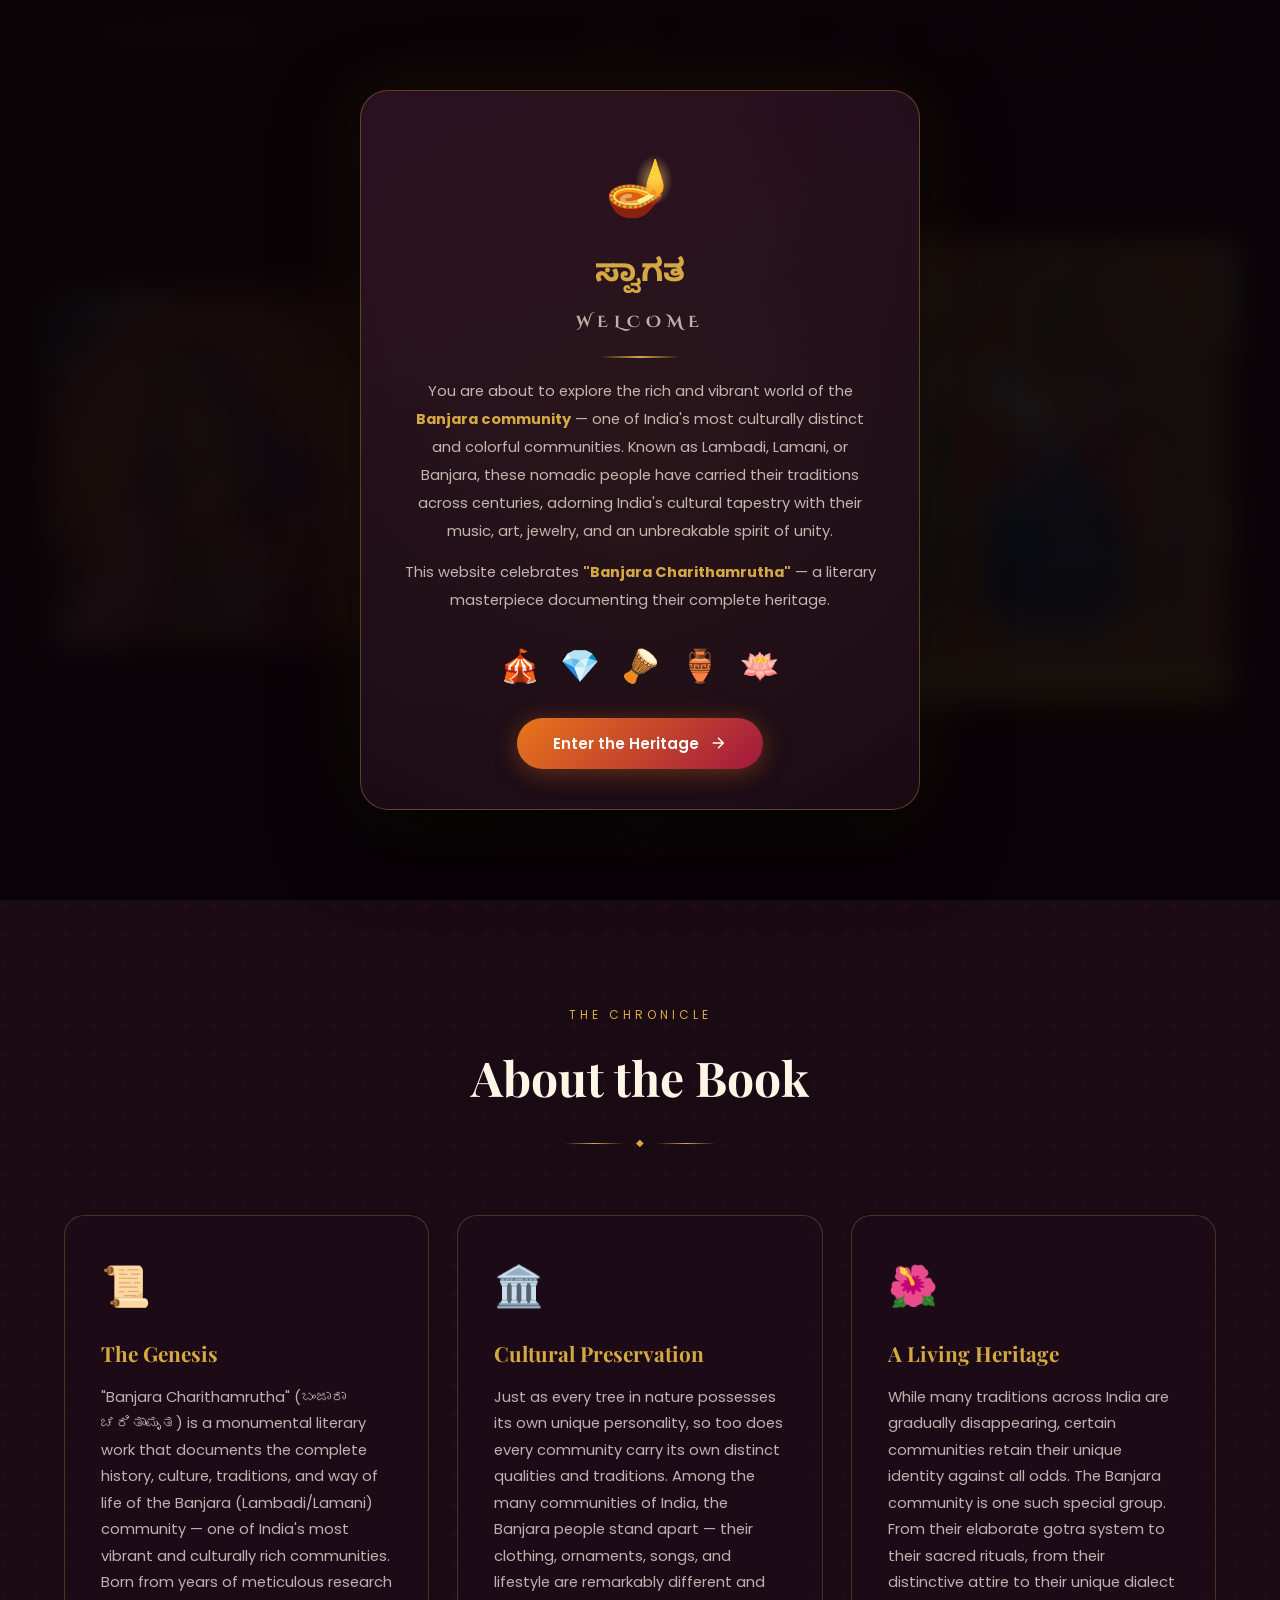
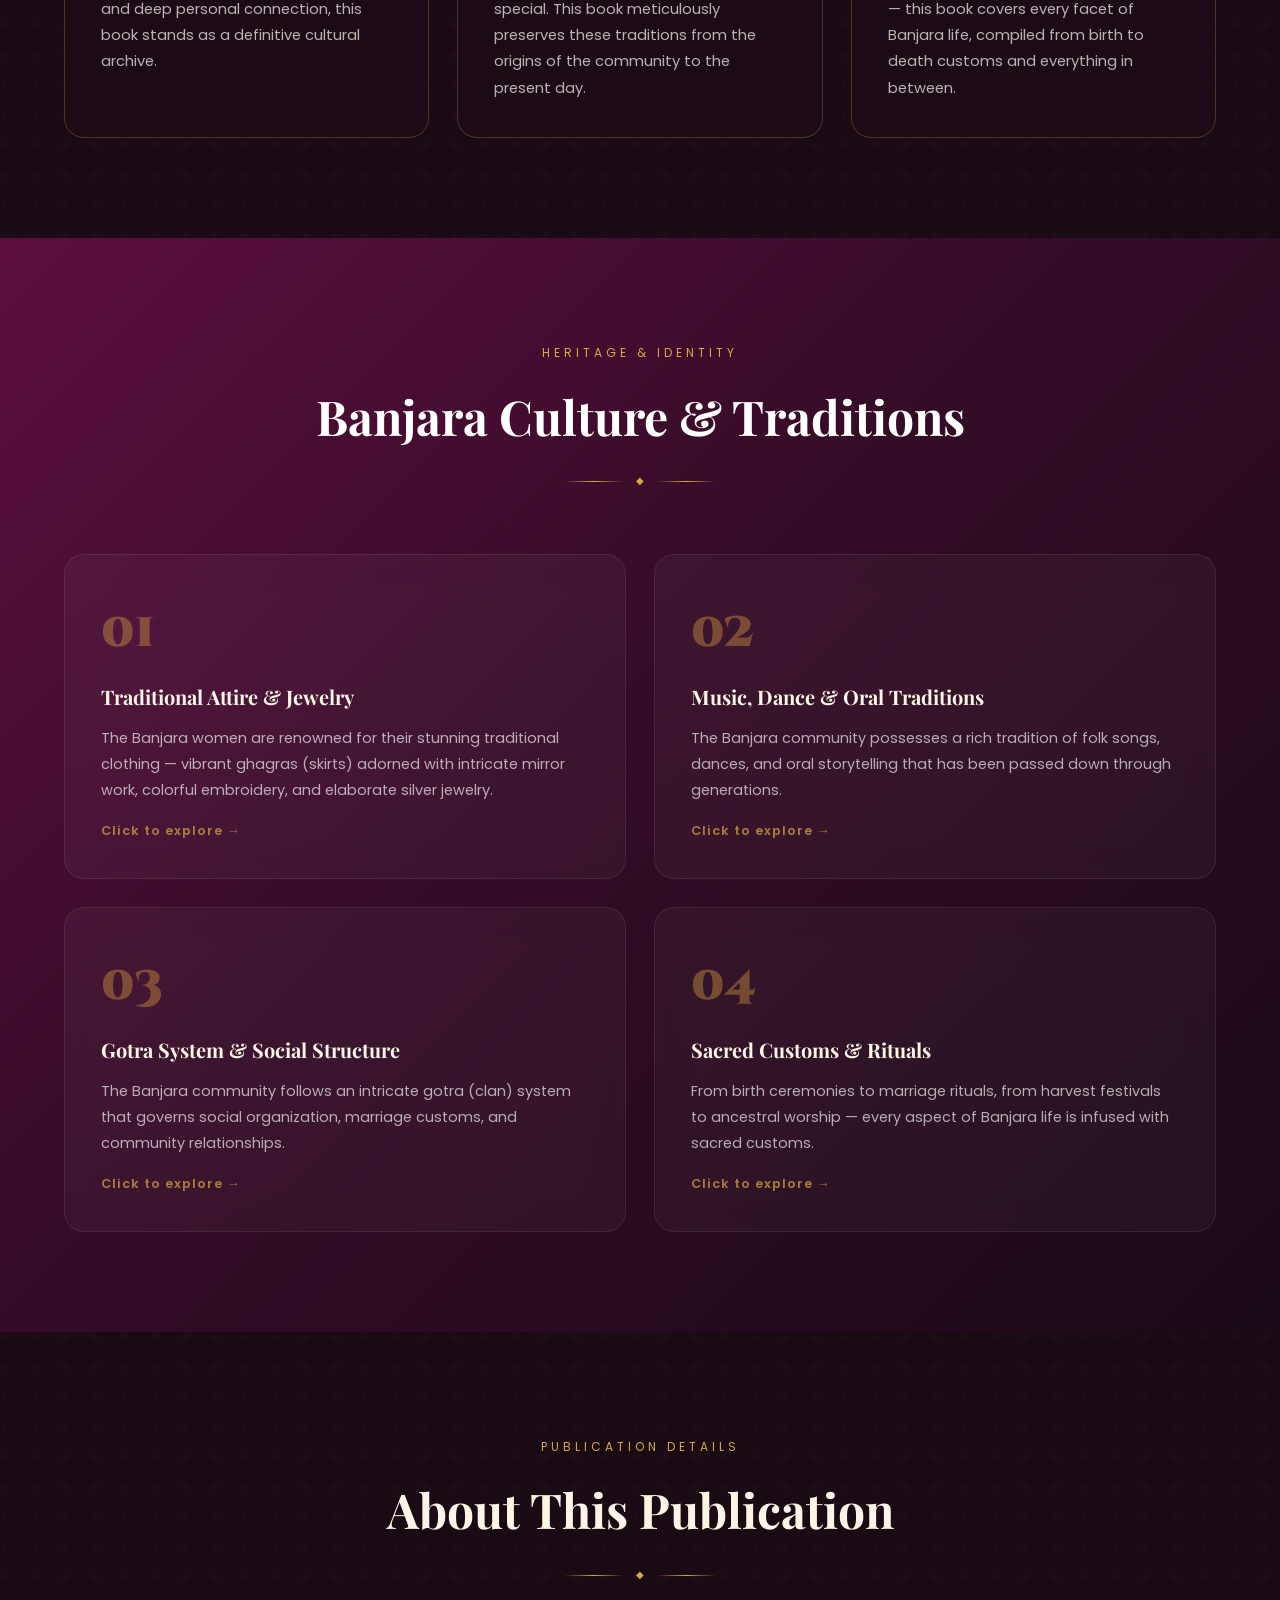
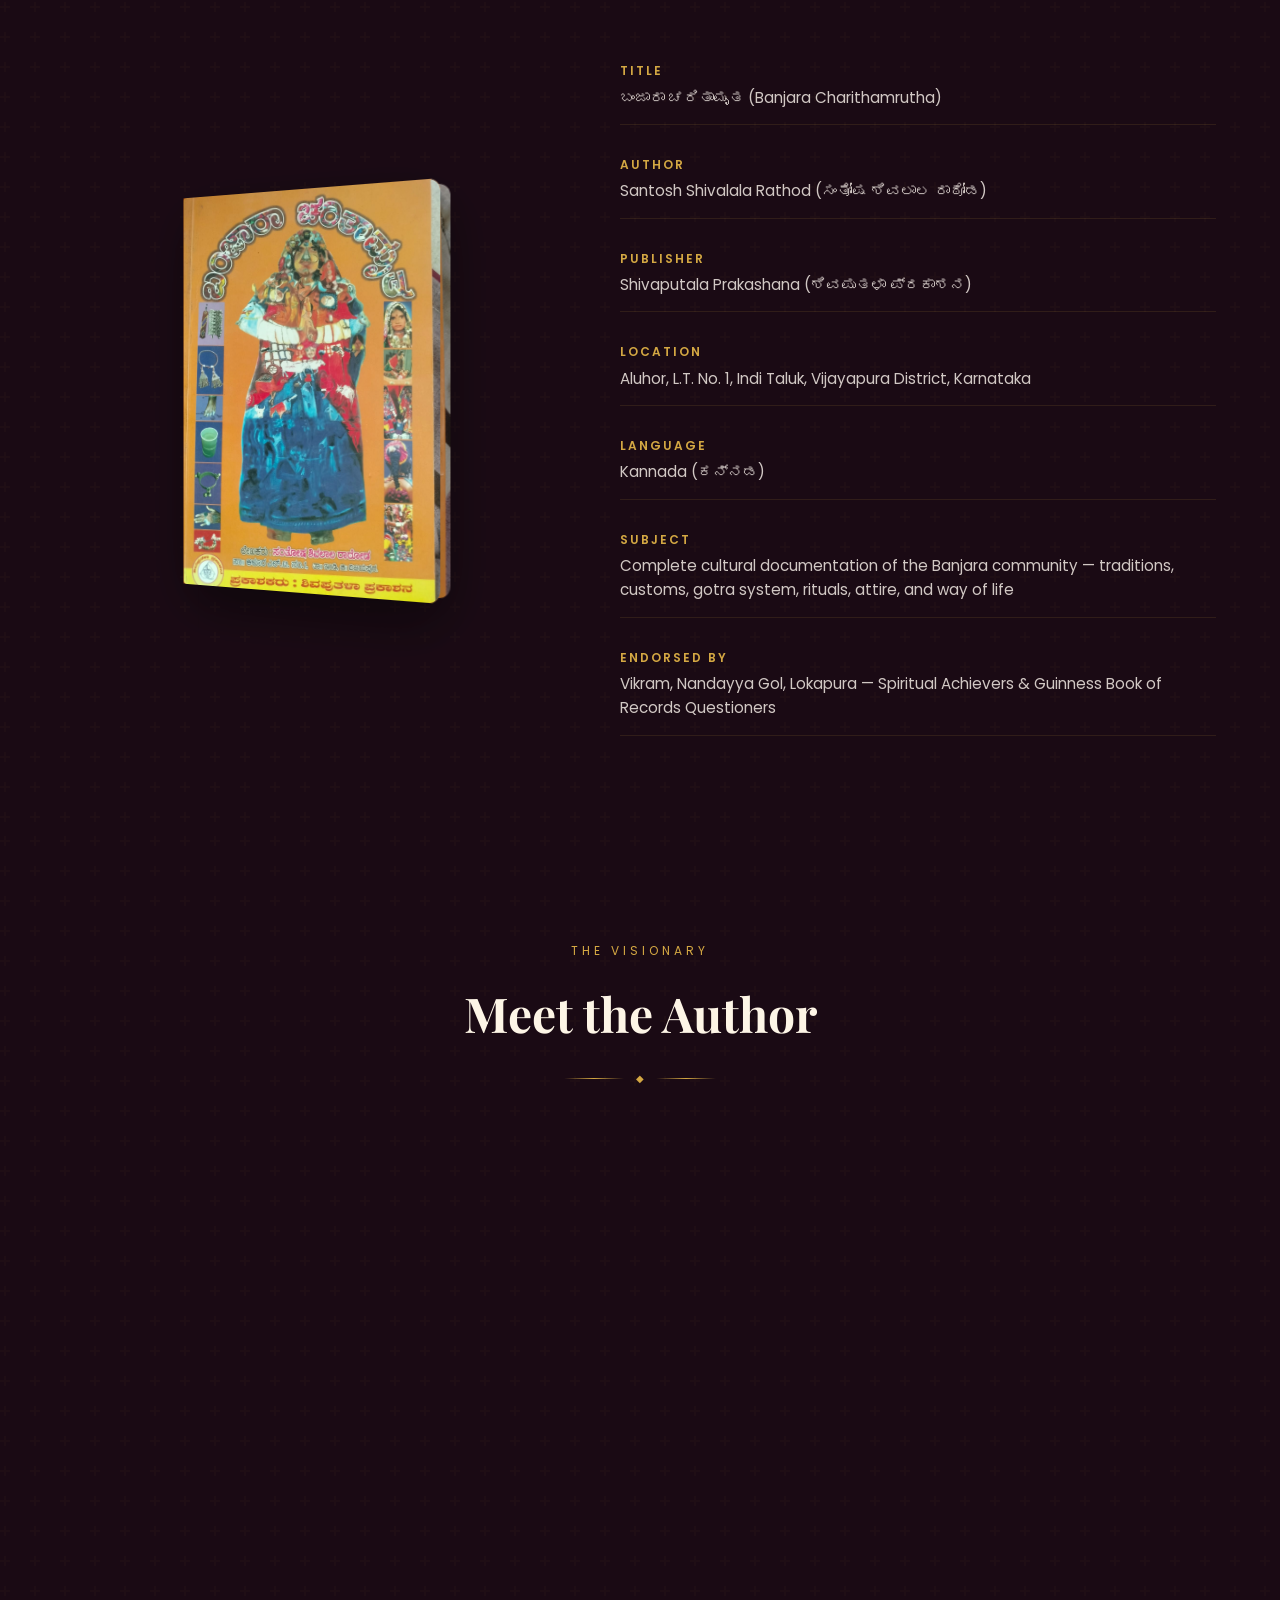
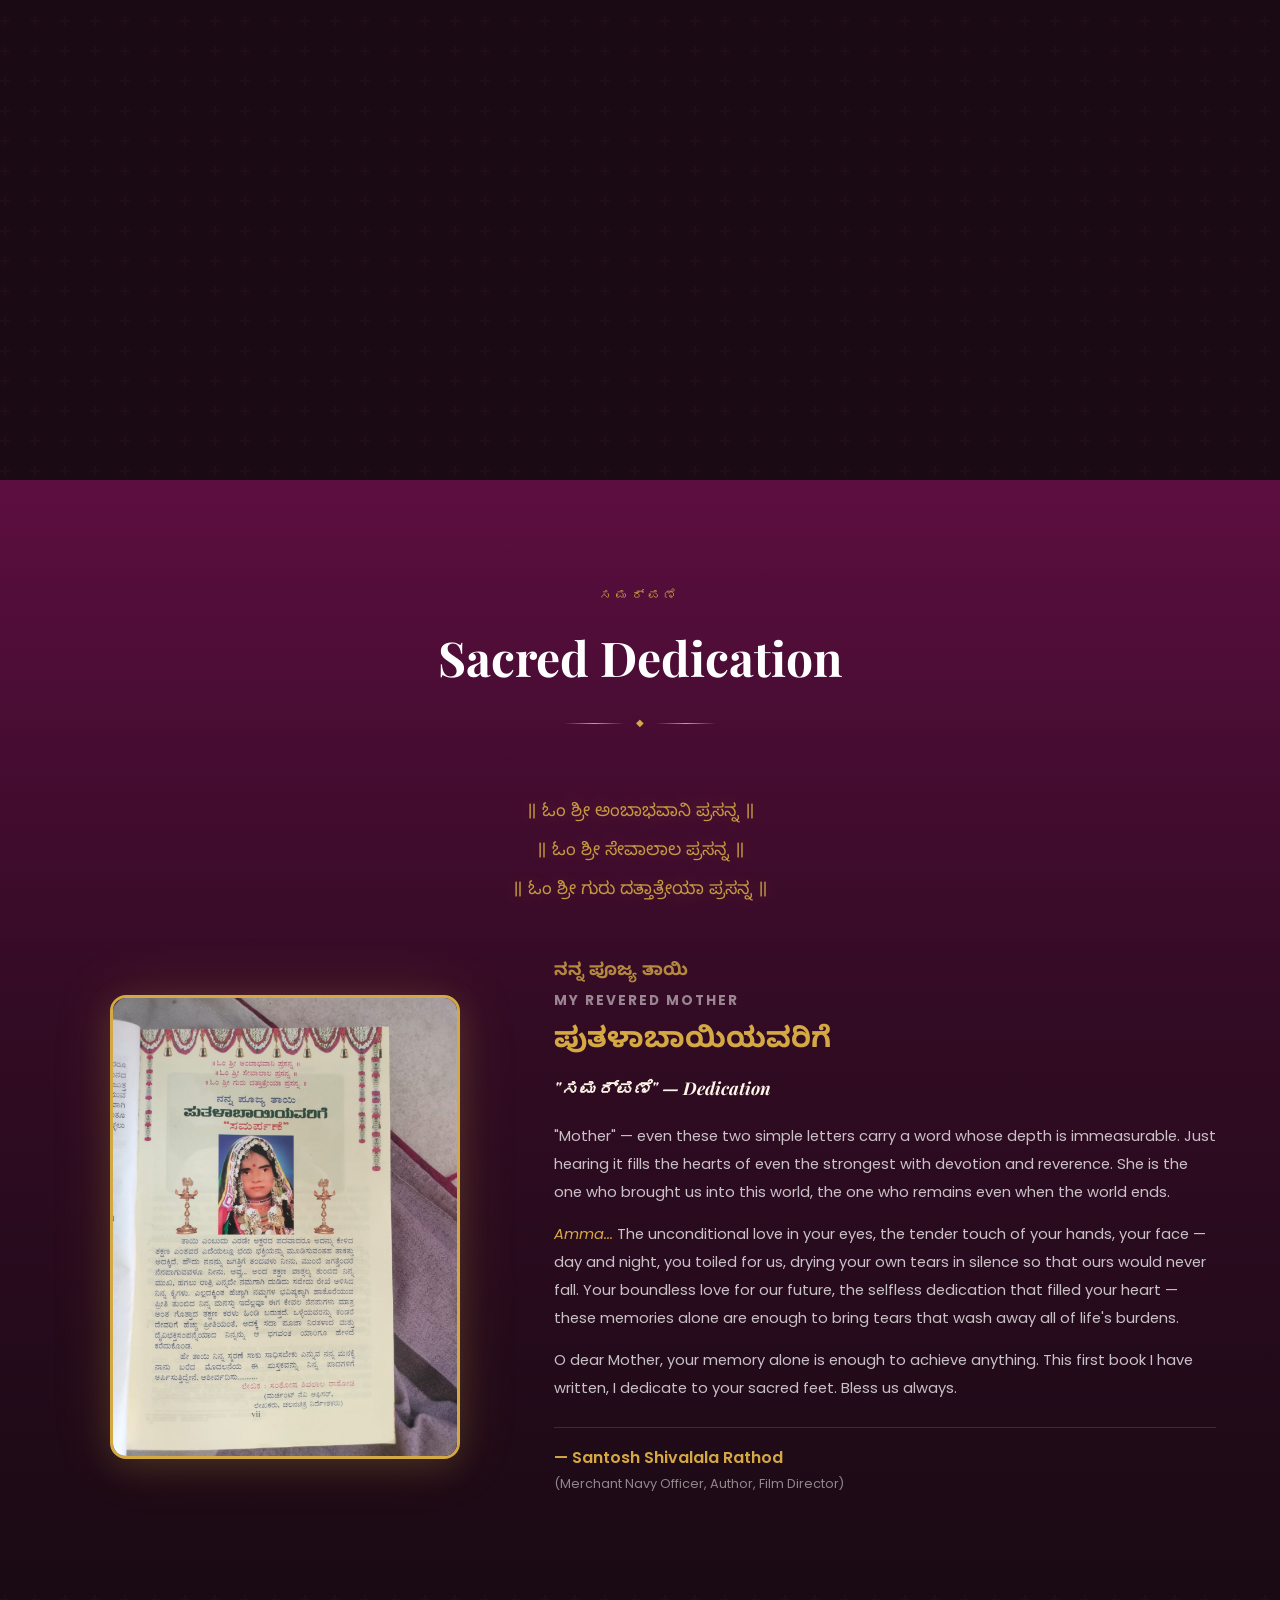
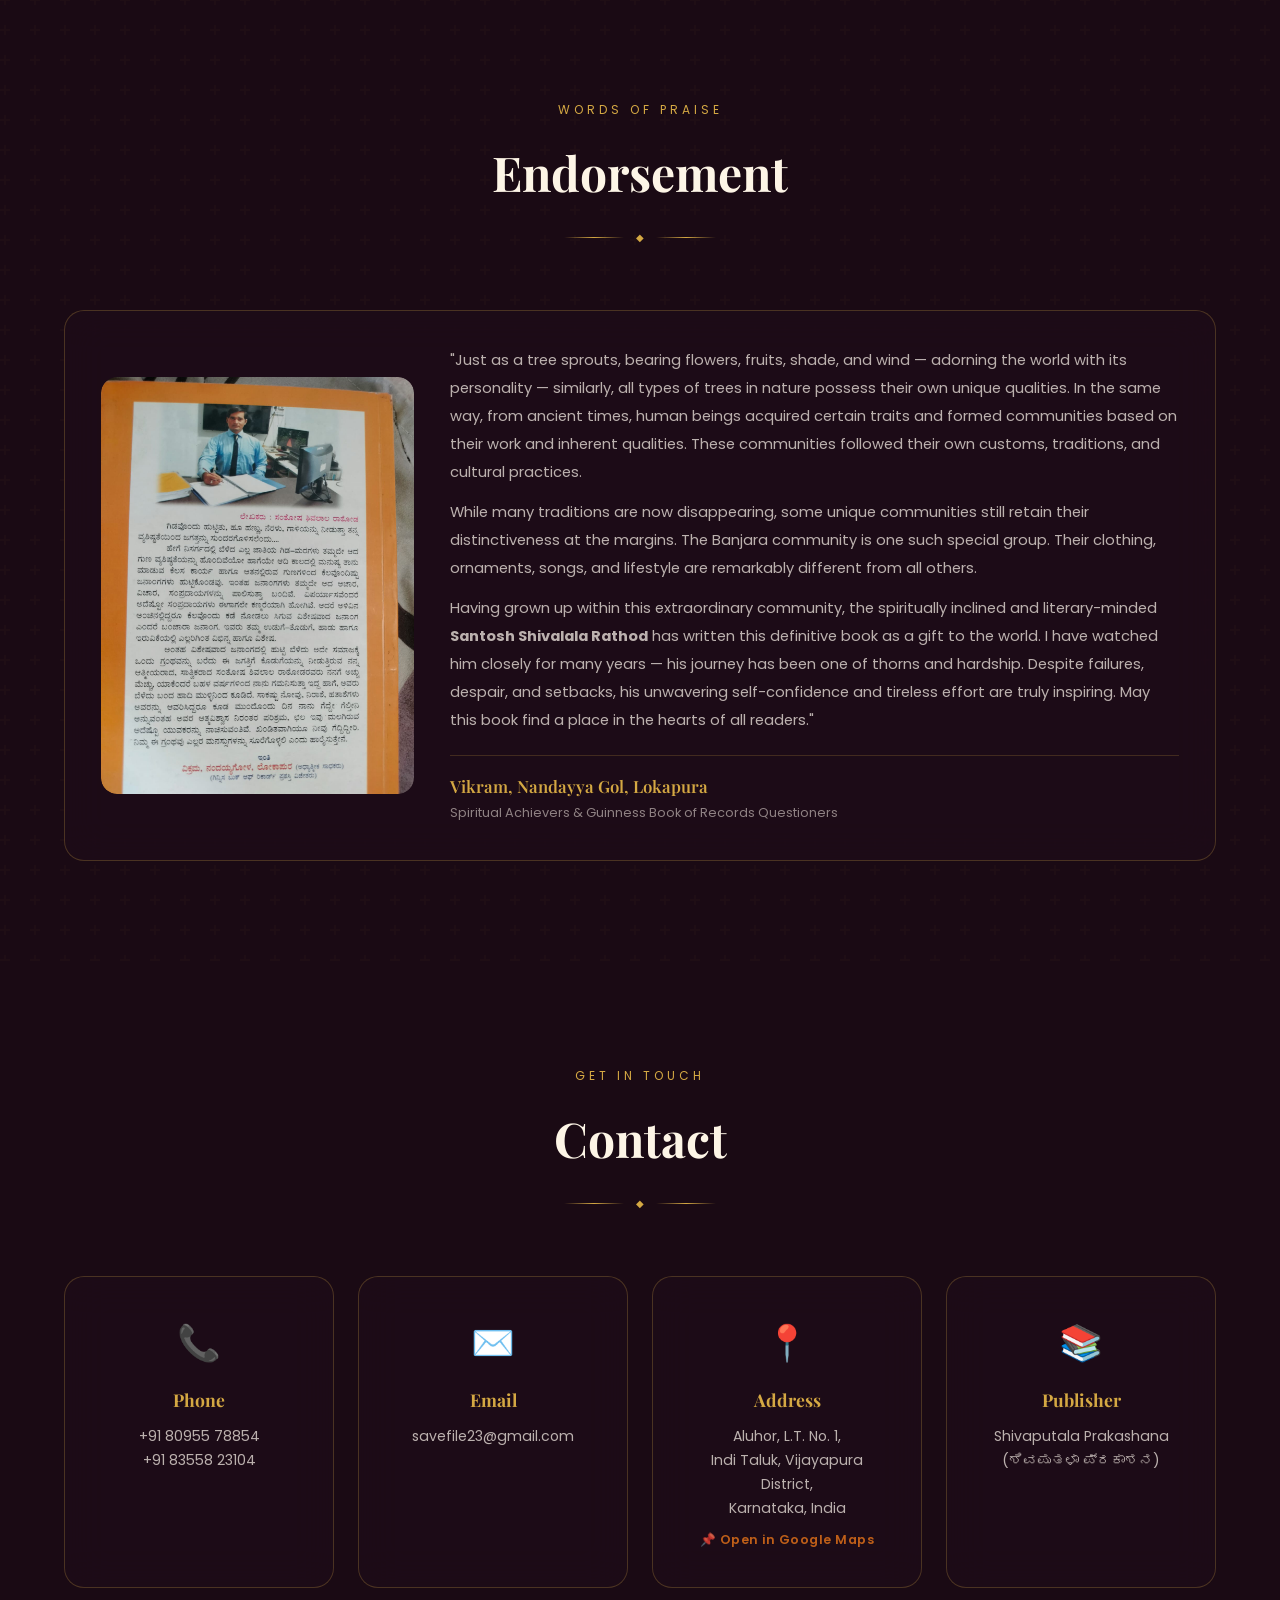
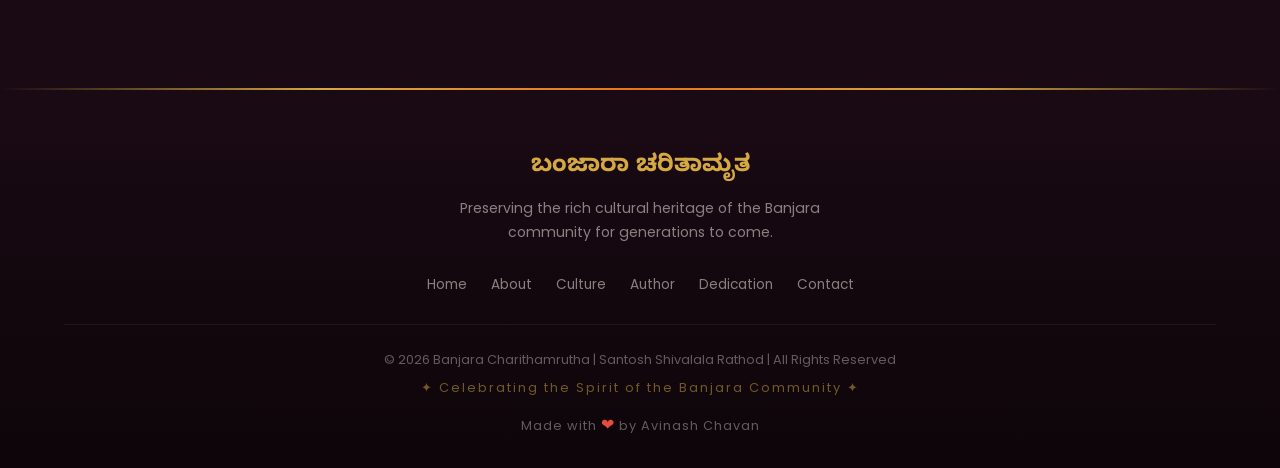
==== index.html @ e1f466bb "feat: Banjara Charithamrutha cultural website - initial release" ====
<!DOCTYPE html>
<html lang="en">
<head>
    <meta charset="UTF-8">
    <meta name="viewport" content="width=device-width, initial-scale=1.0">
    <meta name="description" content="Banjara Charithamrutha - A comprehensive exploration of the Banjara community's rich cultural heritage, traditions, and history in Indian culture. Written by Santosh Shivalala Rathod.">
    <meta name="keywords" content="Banjara, Charithamrutha, Indian Culture, Banjara Community, Lambadi, Karnataka, Santosh Rathod">
    <title>ಬಂಜಾರಾ ಚರಿತಾಮೃತ | Banjara Charithamrutha</title>
    <link rel="preconnect" href="https://fonts.googleapis.com">
    <link rel="preconnect" href="https://fonts.gstatic.com" crossorigin>
    <link href="https://fonts.googleapis.com/css2?family=Cinzel+Decorative:wght@400;700;900&family=Playfair+Display:ital,wght@0,400;0,700;0,900;1,400&family=Poppins:wght@300;400;500;600;700&family=Noto+Sans+Kannada:wght@300;400;500;600;700&display=swap" rel="stylesheet">
    <link rel="stylesheet" href="styles.css">
</head>
<body>
    <!-- Floating Particles Background -->
    <div id="particles-canvas"></div>

    <!-- Navigation -->
    <nav id="navbar">
        <div class="nav-container">
            <a href="#hero" class="nav-logo">
                <span class="logo-icon">✦</span>
                <span>ಬಂಜಾರಾ ಚರಿತಾಮೃತ</span>
            </a>
            <div class="nav-links" id="navLinks">
                <a href="#hero" class="nav-link active">Home</a>
                <a href="#about" class="nav-link">About the Book</a>
                <a href="#culture" class="nav-link">Culture</a>
                <a href="#author" class="nav-link">Author</a>
                <a href="#dedication" class="nav-link">Dedication</a>
                <a href="#contact" class="nav-link">Contact</a>
            </div>
            <button class="nav-toggle" id="navToggle" aria-label="Toggle navigation">
                <span></span><span></span><span></span>
            </button>
        </div>
    </nav>

    <!-- Hero Section -->
    <section id="hero" class="parallax-section">
        <div class="hero-overlay"></div>
        <div class="hero-mandala"></div>
        <div class="hero-content">
            <div class="hero-grid">
                <div class="hero-image-card card-3d" id="heroCard1">
                    <div class="card-inner">
                        <div class="card-glow"></div>
                        <img src="Gemini_Generated_Image_5m7b6r5m7b6r5m7b.png" alt="Banjara Woman in Traditional Attire - Artistic Illustration" loading="eager">
                        <div class="card-shine"></div>
                    </div>
                </div>
                <div class="hero-text-center">
                    <div class="hero-badge">✦ A Cultural Masterpiece ✦</div>
                    <h1 class="hero-title">
                        <span class="title-kannada">ಬಂಜಾರಾ ಚರಿತಾಮೃತ</span>
                        <span class="title-english">Banjara Charithamrutha</span>
                    </h1>
                    <p class="hero-subtitle">An epic chronicle of the Banjara community — their vibrant traditions, sacred customs, timeless heritage, and the indomitable spirit that has shaped Indian culture for centuries.</p>
                    <div class="hero-meta">
                        <span class="meta-item"><span class="meta-icon">✍</span> Santosh Shivalala Rathod</span>
                        <span class="meta-divider">|</span>
                        <span class="meta-item"><span class="meta-icon">📖</span> Shivaputala Prakashana</span>
                    </div>
                    <a href="#about" class="hero-cta">
                        <span>Explore the Heritage</span>
                        <svg width="20" height="20" viewBox="0 0 24 24" fill="none" stroke="currentColor" stroke-width="2"><path d="M12 5v14M5 12l7 7 7-7"/></svg>
                    </a>
                </div>
                <div class="hero-image-card card-3d" id="heroCard2">
                    <div class="card-inner">
                        <div class="card-glow"></div>
                        <img src="Front page.jpeg" alt="Banjara Charithamrutha - Book Front Cover" loading="eager">
                        <div class="card-shine"></div>
                    </div>
                </div>
            </div>
        </div>
        <div class="scroll-indicator">
            <div class="mouse"><div class="wheel"></div></div>
            <span>Scroll to Discover</span>
        </div>
    </section>

    <!-- About the Book Section -->
    <section id="about" class="section parallax-section">
        <div class="section-bg-pattern"></div>
        <div class="container">
            <div class="section-header">
                <span class="section-tag">The Chronicle</span>
                <h2 class="section-title">About the Book</h2>
                <div class="title-ornament">
                    <span></span><span class="ornament-diamond">◆</span><span></span>
                </div>
            </div>
            <div class="about-content">
                <div class="about-card glass-card reveal-up">
                    <div class="about-icon">📜</div>
                    <h3>The Genesis</h3>
                    <p>"Banjara Charithamrutha" (ಬಂಜಾರಾ ಚರಿತಾಮೃತ) is a monumental literary work that documents the complete history, culture, traditions, and way of life of the Banjara (Lambadi/Lamani) community — one of India's most vibrant and culturally rich communities. Born from years of meticulous research and deep personal connection, this book stands as a definitive cultural archive.</p>
                </div>
                <div class="about-card glass-card reveal-up" style="animation-delay: 0.2s">
                    <div class="about-icon">🏛️</div>
                    <h3>Cultural Preservation</h3>
                    <p>Just as every tree in nature possesses its own unique personality, so too does every community carry its own distinct qualities and traditions. Among the many communities of India, the Banjara people stand apart — their clothing, ornaments, songs, and lifestyle are remarkably different and special. This book meticulously preserves these traditions from the origins of the community to the present day.</p>
                </div>
                <div class="about-card glass-card reveal-up" style="animation-delay: 0.4s">
                    <div class="about-icon">🌺</div>
                    <h3>A Living Heritage</h3>
                    <p>While many traditions across India are gradually disappearing, certain communities retain their unique identity against all odds. The Banjara community is one such special group. From their elaborate gotra system to their sacred rituals, from their distinctive attire to their unique dialect — this book covers every facet of Banjara life, compiled from birth to death customs and everything in between.</p>
                </div>
            </div>
        </div>
    </section>

    <!-- Culture & Traditions Section with Parallax -->
    <section id="culture" class="section parallax-bg">
        <div class="parallax-overlay"></div>
        <div class="container">
            <div class="section-header light">
                <span class="section-tag">Heritage & Identity</span>
                <h2 class="section-title">Banjara Culture & Traditions</h2>
                <div class="title-ornament">
                    <span></span><span class="ornament-diamond">◆</span><span></span>
                </div>
            </div>
            <div class="culture-grid">
                <div class="culture-card glass-card-dark reveal-left" data-modal="modal-attire" role="button" tabindex="0">
                    <div class="culture-number">01</div>
                    <h3>Traditional Attire & Jewelry</h3>
                    <p>The Banjara women are renowned for their stunning traditional clothing — vibrant ghagras (skirts) adorned with intricate mirror work, colorful embroidery, and elaborate silver jewelry.</p>
                    <span class="card-expand-hint">Click to explore →</span>
                </div>
                <div class="culture-card glass-card-dark reveal-right" data-modal="modal-music" role="button" tabindex="0">
                    <div class="culture-number">02</div>
                    <h3>Music, Dance & Oral Traditions</h3>
                    <p>The Banjara community possesses a rich tradition of folk songs, dances, and oral storytelling that has been passed down through generations.</p>
                    <span class="card-expand-hint">Click to explore →</span>
                </div>
                <div class="culture-card glass-card-dark reveal-left" data-modal="modal-gotra" role="button" tabindex="0">
                    <div class="culture-number">03</div>
                    <h3>Gotra System & Social Structure</h3>
                    <p>The Banjara community follows an intricate gotra (clan) system that governs social organization, marriage customs, and community relationships.</p>
                    <span class="card-expand-hint">Click to explore →</span>
                </div>
                <div class="culture-card glass-card-dark reveal-right" data-modal="modal-rituals" role="button" tabindex="0">
                    <div class="culture-number">04</div>
                    <h3>Sacred Customs & Rituals</h3>
                    <p>From birth ceremonies to marriage rituals, from harvest festivals to ancestral worship — every aspect of Banjara life is infused with sacred customs.</p>
                    <span class="card-expand-hint">Click to explore →</span>
                </div>
            </div>
        </div>
    </section>

    <!-- Book Info Section -->
    <section id="bookinfo" class="section">
        <div class="section-bg-pattern reverse"></div>
        <div class="container">
            <div class="section-header">
                <span class="section-tag">Publication Details</span>
                <h2 class="section-title">About This Publication</h2>
                <div class="title-ornament">
                    <span></span><span class="ornament-diamond">◆</span><span></span>
                </div>
            </div>
            <div class="book-info-grid">
                <div class="book-info-visual reveal-left">
                    <div class="book-3d-wrapper">
                        <div class="book-3d" id="book3d">
                            <div class="book-front">
                                <img src="Front page.jpeg" alt="Book Front Cover">
                            </div>
                            <div class="book-spine"></div>
                            <div class="book-back">
                                <img src="LK Shantosh.jpeg" alt="Book Back Cover">
                            </div>
                        </div>
                    </div>
                </div>
                <div class="book-info-details reveal-right">
                    <div class="info-item">
                        <span class="info-label">Title</span>
                        <span class="info-value">ಬಂಜಾರಾ ಚರಿತಾಮೃತ (Banjara Charithamrutha)</span>
                    </div>
                    <div class="info-item">
                        <span class="info-label">Author</span>
                        <span class="info-value">Santosh Shivalala Rathod (ಸಂತೋಷ ಶಿವಲಾಲ ರಾಠೋಡ)</span>
                    </div>
                    <div class="info-item">
                        <span class="info-label">Publisher</span>
                        <span class="info-value">Shivaputala Prakashana (ಶಿವಪುತಳಾ ಪ್ರಕಾಶನ)</span>
                    </div>
                    <div class="info-item">
                        <span class="info-label">Location</span>
                        <span class="info-value">Aluhor, L.T. No. 1, Indi Taluk, Vijayapura District, Karnataka</span>
                    </div>
                    <div class="info-item">
                        <span class="info-label">Language</span>
                        <span class="info-value">Kannada (ಕನ್ನಡ)</span>
                    </div>
                    <div class="info-item">
                        <span class="info-label">Subject</span>
                        <span class="info-value">Complete cultural documentation of the Banjara community — traditions, customs, gotra system, rituals, attire, and way of life</span>
                    </div>
                    <div class="info-item">
                        <span class="info-label">Endorsed By</span>
                        <span class="info-value">Vikram, Nandayya Gol, Lokapura — Spiritual Achievers & Guinness Book of Records Questioners</span>
                    </div>
                </div>
            </div>
        </div>
    </section>

    <!-- Author Section -->
    <section id="author" class="section parallax-section">
        <div class="section-bg-pattern"></div>
        <div class="container">
            <div class="section-header">
                <span class="section-tag">The Visionary</span>
                <h2 class="section-title">Meet the Author</h2>
                <div class="title-ornament">
                    <span></span><span class="ornament-diamond">◆</span><span></span>
                </div>
            </div>
            <div class="author-showcase">
                <div class="author-image-wrapper reveal-left">
                    <div class="author-frame">
                        <div class="frame-corner tl"></div>
                        <div class="frame-corner tr"></div>
                        <div class="frame-corner bl"></div>
                        <div class="frame-corner br"></div>
                        <img src="LK Shantosh In.jpeg" alt="Author Santosh Shivalala Rathod - Portrait" class="author-photo">
                    </div>
                    <div class="author-name-plate">
                        <h3>ಸಂತೋಷ ಶಿವಲಾಲ ರಾಠೋಡ</h3>
                        <p>Santosh Shivalala Rathod</p>
                    </div>
                </div>
                <div class="author-bio reveal-right">
                    <div class="bio-section">
                        <h3>Author's Introduction <span class="kannada-inline">(ಲೇಖಕರ ಪರಿಚಯ)</span></h3>
                        <p>Greetings to all my dear relatives and readers. With great joy, I introduce myself to you today. My name is <strong>Santosh Shivalala Rathod</strong>, born on <strong>5th March 1986</strong> to Shivalala Rathod and Mutlabai Rathod in <strong>Aluhor, L.T. No. 1, Indi Taluk, Vijayapura District, Karnataka</strong>.</p>
                    </div>
                    <div class="bio-section">
                        <h3>Education & Career</h3>
                        <p>Growing up was a journey of resilience. Despite facing hardships and witnessing the struggles of family and community, the pursuit of knowledge never wavered. Completing <strong>B.Sc (PCM)</strong> from Vijayapur DFA, followed by <strong>Adarsh College, Hesaraghatta, Bengaluru</strong> for <strong>D-Pharmacy</strong>, and then <strong>BSc in Nautical Science</strong> from MAM College, Gulbarga, Chennai — the academic journey culminated in serving as a <strong>Merchant Navy Officer</strong>.</p>
                    </div>
                    <div class="bio-section">
                        <h3>The Creative Spirit</h3>
                        <p>Beyond the seas, a creative fire burned within. Working in the <strong>cinema and film industry</strong> as a writer and director, Santosh channeled his artistic vision to inspire the youth. The desire to preserve and document his community's heritage, customs, and traditions led to years of dedicated research, drawing inspiration from gurus like <strong>Vikram Nandayya Gol</strong> and <strong>Swetarada Raju Madhubhaviyavara</strong>. This monumental effort resulted in the book that stands before you today — <strong>"Banjara Charithamrutha"</strong>.</p>
                    </div>
                    <div class="author-quote">
                        <blockquote>"I request this book to reach the hearts and minds of all. May it serve as a bridge connecting the Banjara community to its glorious past and promising future."</blockquote>
                        <cite>— Santosh Shivalala Rathod</cite>
                    </div>
                </div>
            </div>
        </div>
    </section>

    <!-- Dedication / Mom Section -->
    <section id="dedication" class="section parallax-bg dedication-bg">
        <div class="parallax-overlay dedication-overlay"></div>
        <div class="container">
            <div class="section-header light">
                <span class="section-tag">ಸಮರ್ಪಣೆ</span>
                <h2 class="section-title">Sacred Dedication</h2>
                <div class="title-ornament light">
                    <span></span><span class="ornament-diamond">◆</span><span></span>
                </div>
            </div>
            <div class="dedication-content">
                <div class="dedication-prayer reveal-up">
                    <p class="prayer-text">॥ ಓಂ ಶ್ರೀ ಅಂಬಾಭವಾನಿ ಪ್ರಸನ್ನ ॥</p>
                    <p class="prayer-text">॥ ಓಂ ಶ್ರೀ ಸೇವಾಲಾಲ ಪ್ರಸನ್ನ ॥</p>
                    <p class="prayer-text">॥ ಓಂ ಶ್ರೀ ಗುರು ದತ್ತಾತ್ರೇಯಾ ಪ್ರಸನ್ನ ॥</p>
                </div>
                <div class="dedication-card">
                    <div class="dedication-image-wrapper reveal-up">
                        <div class="dedication-frame">
                            <img src="SN Mom.jpeg" alt="Putlabai - Mother of the Author" class="dedication-photo">
                        </div>
                        <div class="dedication-garland"></div>
                    </div>
                    <div class="dedication-text reveal-up">
                        <h3 class="dedication-title">
                            <span class="kannada-text">ನನ್ನ ಪೂಜ್ಯ ತಾಯಿ</span>
                            <span class="english-text">My Revered Mother</span>
                        </h3>
                        <h2 class="dedication-name">ಪುತಳಾಬಾಯಿಯವರಿಗೆ</h2>
                        <h3 class="dedication-subtitle">"ಸಮರ್ಪಣೆ" — Dedication</h3>
                        <div class="dedication-body">
                            <p>"Mother" — even these two simple letters carry a word whose depth is immeasurable. Just hearing it fills the hearts of even the strongest with devotion and reverence. She is the one who brought us into this world, the one who remains even when the world ends.</p>
                            <p><em>Amma...</em> The unconditional love in your eyes, the tender touch of your hands, your face — day and night, you toiled for us, drying your own tears in silence so that ours would never fall. Your boundless love for our future, the selfless dedication that filled your heart — these memories alone are enough to bring tears that wash away all of life's burdens.</p>
                            <p>O dear Mother, your memory alone is enough to achieve anything. This first book I have written, I dedicate to your sacred feet. Bless us always.</p>
                        </div>
                        <div class="dedication-signature">
                            <p>— Santosh Shivalala Rathod</p>
                            <p class="designation">(Merchant Navy Officer, Author, Film Director)</p>
                        </div>
                    </div>
                </div>
            </div>
        </div>
    </section>

    <!-- Endorsement Section -->
    <section id="endorsement" class="section">
        <div class="section-bg-pattern"></div>
        <div class="container">
            <div class="section-header">
                <span class="section-tag">Words of Praise</span>
                <h2 class="section-title">Endorsement</h2>
                <div class="title-ornament">
                    <span></span><span class="ornament-diamond">◆</span><span></span>
                </div>
            </div>
            <div class="endorsement-card glass-card reveal-up">
                <div class="endorsement-image">
                    <img src="LK Shantosh.jpeg" alt="Author Santosh at work">
                </div>
                <div class="endorsement-text">
                    <p class="endorsement-body">"Just as a tree sprouts, bearing flowers, fruits, shade, and wind — adorning the world with its personality — similarly, all types of trees in nature possess their own unique qualities. In the same way, from ancient times, human beings acquired certain traits and formed communities based on their work and inherent qualities. These communities followed their own customs, traditions, and cultural practices.</p>
                    <p class="endorsement-body">While many traditions are now disappearing, some unique communities still retain their distinctiveness at the margins. The Banjara community is one such special group. Their clothing, ornaments, songs, and lifestyle are remarkably different from all others.</p>
                    <p class="endorsement-body">Having grown up within this extraordinary community, the spiritually inclined and literary-minded <strong>Santosh Shivalala Rathod</strong> has written this definitive book as a gift to the world. I have watched him closely for many years — his journey has been one of thorns and hardship. Despite failures, despair, and setbacks, his unwavering self-confidence and tireless effort are truly inspiring. May this book find a place in the hearts of all readers."</p>
                    <div class="endorsement-author">
                        <p class="endorser-name">Vikram, Nandayya Gol, Lokapura</p>
                        <p class="endorser-title">Spiritual Achievers & Guinness Book of Records Questioners</p>
                    </div>
                </div>
            </div>
        </div>
    </section>

    <!-- Contact Section -->
    <section id="contact" class="section">
        <div class="container">
            <div class="section-header">
                <span class="section-tag">Get in Touch</span>
                <h2 class="section-title">Contact</h2>
                <div class="title-ornament">
                    <span></span><span class="ornament-diamond">◆</span><span></span>
                </div>
            </div>
            <div class="contact-grid">
                <div class="contact-card glass-card reveal-up">
                    <div class="contact-icon">📞</div>
                    <h3>Phone</h3>
                    <a href="tel:+918095578854" target="_blank" rel="noopener">+91 80955 78854</a>
                    <a href="tel:+918355823104" target="_blank" rel="noopener">+91 83558 23104</a>
                </div>
                <div class="contact-card glass-card reveal-up" style="animation-delay: 0.15s">
                    <div class="contact-icon">✉️</div>
                    <h3>Email</h3>
                    <a href="mailto:savefile23@gmail.com" target="_blank" rel="noopener">savefile23@gmail.com</a>
                </div>
                <div class="contact-card glass-card reveal-up" style="animation-delay: 0.3s">
                    <div class="contact-icon">📍</div>
                    <h3>Address</h3>
                    <a href="https://www.google.com/maps/search/Indi+Taluk+Vijayapura+District+Karnataka+India" target="_blank" rel="noopener" class="location-link">Aluhor, L.T. No. 1,<br>Indi Taluk, Vijayapura District,<br>Karnataka, India<br><span class="map-hint">📌 Open in Google Maps</span></a>
                </div>
                <div class="contact-card glass-card reveal-up" style="animation-delay: 0.45s">
                    <div class="contact-icon">📚</div>
                    <h3>Publisher</h3>
                    <p>Shivaputala Prakashana<br>(ಶಿವಪುತಳಾ ಪ್ರಕಾಶನ)</p>
                </div>
            </div>
        </div>
    </section>

    <!-- Footer -->
    <footer id="footer">
        <div class="footer-pattern"></div>
        <div class="container">
            <div class="footer-content">
                <div class="footer-brand">
                    <h3>ಬಂಜಾರಾ ಚರಿತಾಮೃತ</h3>
                    <p>Preserving the rich cultural heritage of the Banjara community for generations to come.</p>
                </div>
                <div class="footer-links">
                    <a href="#hero">Home</a>
                    <a href="#about">About</a>
                    <a href="#culture">Culture</a>
                    <a href="#author">Author</a>
                    <a href="#dedication">Dedication</a>
                    <a href="#contact">Contact</a>
                </div>
                <div class="footer-bottom">
                    <p>© 2026 Banjara Charithamrutha | Santosh Shivalala Rathod | All Rights Reserved</p>
                    <p class="footer-tagline">✦ Celebrating the Spirit of the Banjara Community ✦</p>
                    <p class="footer-credit">Made with <span class="heart">❤</span> by Avinash Chavan</p>
                </div>
            </div>
        </div>
    </footer>

    <!-- Welcome Intro Popup -->
    <div class="welcome-overlay" id="welcomeOverlay">
        <div class="welcome-popup">
            <div class="welcome-glow"></div>
            <div class="welcome-icon">🪔</div>
            <h2 class="welcome-title">ಸ್ವಾಗತ <span>Welcome</span></h2>
            <div class="welcome-divider"></div>
            <p class="welcome-text">You are about to explore the rich and vibrant world of the <strong>Banjara community</strong> — one of India's most culturally distinct and colorful communities. Known as Lambadi, Lamani, or Banjara, these nomadic people have carried their traditions across centuries, adorning India's cultural tapestry with their music, art, jewelry, and an unbreakable spirit of unity.</p>
            <p class="welcome-text">This website celebrates <strong>"Banjara Charithamrutha"</strong> — a literary masterpiece documenting their complete heritage.</p>
            <div class="welcome-symbols">
                <span class="welcome-sym">🎪</span>
                <span class="welcome-sym">💎</span>
                <span class="welcome-sym">🪘</span>
                <span class="welcome-sym">🏺</span>
                <span class="welcome-sym">🪷</span>
            </div>
            <button class="welcome-btn" id="welcomeBtn">
                <span>Enter the Heritage</span>
                <svg width="18" height="18" viewBox="0 0 24 24" fill="none" stroke="currentColor" stroke-width="2"><path d="M5 12h14M12 5l7 7-7 7"/></svg>
            </button>
        </div>
    </div>

    <!-- Culture Modals -->
    <div class="modal-overlay" id="modalOverlay">
        <div class="modal-container" id="modalContainer">
            <button class="modal-close" id="modalClose" aria-label="Close modal">✕</button>
            <div class="modal-body" id="modalBody"></div>
        </div>
    </div>

    <script src="script.js"></script>
</body>
</html>
---- styles.css ----
/* ===== CSS Variables & Reset ===== */
:root {
  --saffron: #E8751A; --deep-saffron: #C85A10; --gold: #D4A843;
  --crimson: #A0153E; --deep-maroon: #5D0E41; --burgundy: #800020;
  --ivory: #FFF8F0; --cream: #FDF5E6; --warm-white: #FFFAF5;
  --earth-brown: #5C3D2E; --terracotta: #C26B3B; --dark-bg: #1A0A14;
  --dark-card: rgba(30,12,24,0.85); --glass: rgba(255,248,240,0.08);
  --glass-border: rgba(212,168,67,0.25);
  --shadow-gold: 0 8px 32px rgba(212,168,67,0.15);
  --shadow-lg: 0 20px 60px rgba(0,0,0,0.3);
  --font-display: 'Cinzel Decorative', serif;
  --font-heading: 'Playfair Display', serif;
  --font-body: 'Poppins', sans-serif;
  --font-kannada: 'Noto Sans Kannada', sans-serif;
}
*, *::before, *::after { margin:0; padding:0; box-sizing:border-box; }
html { scroll-behavior:smooth; scroll-padding-top:80px; }
body { font-family:var(--font-body); background:var(--dark-bg); color:var(--ivory); overflow-x:hidden; line-height:1.7; }
img { max-width:100%; height:auto; display:block; }
a { text-decoration:none; color:inherit; }
.container { max-width:1200px; margin:0 auto; padding:0 24px; }

/* ===== Particles ===== */
#particles-canvas { position:fixed; inset:0; pointer-events:none; z-index:0; }

/* ===== Navigation ===== */
#navbar { position:fixed; top:0; left:0; right:0; z-index:1000; padding:16px 0; transition:all .4s ease; }
#navbar.scrolled { background:rgba(26,10,20,0.95); backdrop-filter:blur(20px); padding:10px 0; box-shadow:0 2px 30px rgba(0,0,0,0.5); }
.nav-container { max-width:1200px; margin:0 auto; padding:0 24px; display:flex; align-items:center; justify-content:space-between; }
.nav-logo { display:flex; align-items:center; gap:10px; font-family:var(--font-kannada); font-weight:700; font-size:1.15rem; color:var(--gold); }
.logo-icon { font-size:1.4rem; animation:spin 8s linear infinite; }
@keyframes spin { from{transform:rotate(0deg)}to{transform:rotate(360deg)} }
.nav-links { display:flex; gap:8px; }
.nav-link { padding:8px 16px; font-size:.875rem; font-weight:500; color:rgba(255,248,240,0.7); border-radius:8px; transition:all .3s; position:relative; }
.nav-link:hover, .nav-link.active { color:var(--gold); background:rgba(212,168,67,0.1); }
.nav-toggle { display:none; flex-direction:column; gap:5px; background:none; border:none; cursor:pointer; padding:4px; }
.nav-toggle span { width:24px; height:2px; background:var(--gold); border-radius:2px; transition:all .3s; }

/* ===== Hero Section ===== */
#hero { min-height:100vh; display:flex; flex-direction:column; justify-content:center; align-items:center; position:relative; overflow:hidden; padding:100px 24px 60px; }
.hero-overlay { position:absolute; inset:0; background:radial-gradient(ellipse at 30% 20%, rgba(232,117,26,0.12) 0%, transparent 60%), radial-gradient(ellipse at 70% 80%, rgba(160,21,62,0.1) 0%, transparent 60%), radial-gradient(ellipse at center, rgba(26,10,20,0.3) 0%, var(--dark-bg) 70%); z-index:1; }
.hero-mandala { position:absolute; width:800px; height:800px; top:50%; left:50%; transform:translate(-50%,-50%); border-radius:50%; border:1px solid rgba(212,168,67,0.08); animation:mandalaRotate 60s linear infinite; z-index:0; }
.hero-mandala::before, .hero-mandala::after { content:''; position:absolute; border-radius:50%; border:1px solid rgba(212,168,67,0.05); }
.hero-mandala::before { inset:60px; } .hero-mandala::after { inset:120px; }
@keyframes mandalaRotate { from{transform:translate(-50%,-50%) rotate(0deg)}to{transform:translate(-50%,-50%) rotate(360deg)} }

.hero-content { position:relative; z-index:2; width:100%; max-width:1200px; }
.hero-grid { display:grid; grid-template-columns:1fr 1.2fr 1fr; gap:40px; align-items:center; }

.hero-image-card { perspective:1000px; }
.card-inner { position:relative; border-radius:16px; overflow:hidden; box-shadow:var(--shadow-lg); transition:transform .6s ease; transform-style:preserve-3d; border:2px solid rgba(212,168,67,0.3); }
.card-inner img { width:100%; height:auto; display:block; transition:transform .6s; }
.card-glow { position:absolute; inset:-2px; border-radius:18px; background:linear-gradient(135deg, var(--gold), var(--saffron), var(--crimson), var(--gold)); opacity:0; transition:opacity .4s; z-index:-1; }
.card-shine { position:absolute; inset:0; background:linear-gradient(135deg, rgba(255,255,255,0.15) 0%, transparent 50%, rgba(255,255,255,0.05) 100%); pointer-events:none; }
.hero-image-card:hover .card-glow { opacity:0.6; }
.hero-image-card:hover .card-inner img { transform:scale(1.03); }

.hero-text-center { text-align:center; }
.hero-badge { display:inline-block; padding:8px 24px; background:linear-gradient(135deg, rgba(212,168,67,0.15), rgba(232,117,26,0.1)); border:1px solid var(--glass-border); border-radius:50px; font-size:.8rem; letter-spacing:3px; text-transform:uppercase; color:var(--gold); margin-bottom:24px; backdrop-filter:blur(10px); }
.hero-title { margin-bottom:20px; }
.title-kannada { display:block; font-family:var(--font-kannada); font-size:clamp(2rem,5vw,3.5rem); font-weight:900; background:linear-gradient(135deg, var(--gold), var(--saffron), var(--gold)); -webkit-background-clip:text; -webkit-text-fill-color:transparent; background-clip:text; line-height:1.3; margin-bottom:8px; }
.title-english { display:block; font-family:var(--font-display); font-size:clamp(1rem,2.5vw,1.6rem); color:var(--cream); letter-spacing:4px; text-transform:uppercase; font-weight:400; }
.hero-subtitle { font-size:clamp(.875rem,1.5vw,1.05rem); color:rgba(255,248,240,0.7); max-width:520px; margin:0 auto 24px; line-height:1.8; }
.hero-meta { display:flex; justify-content:center; align-items:center; gap:12px; flex-wrap:wrap; margin-bottom:28px; font-size:.85rem; color:rgba(255,248,240,0.6); }
.meta-icon { margin-right:4px; }
.meta-divider { color:var(--gold); opacity:0.4; }
.hero-cta { display:inline-flex; align-items:center; gap:10px; padding:14px 32px; background:linear-gradient(135deg, var(--saffron), var(--crimson)); color:white; border-radius:50px; font-weight:600; font-size:.9rem; transition:all .4s; box-shadow:0 4px 20px rgba(232,117,26,0.3); }
.hero-cta:hover { transform:translateY(-3px); box-shadow:0 8px 30px rgba(232,117,26,0.5); }

.scroll-indicator { position:absolute; bottom:30px; left:50%; transform:translateX(-50%); display:flex; flex-direction:column; align-items:center; gap:8px; z-index:2; opacity:0.6; animation:fadeInUp 1.5s ease; }
.mouse { width:26px; height:40px; border:2px solid var(--gold); border-radius:13px; position:relative; }
.wheel { width:4px; height:8px; background:var(--gold); border-radius:2px; position:absolute; top:8px; left:50%; transform:translateX(-50%); animation:scrollWheel 2s ease infinite; }
@keyframes scrollWheel { 0%{opacity:1;transform:translateX(-50%) translateY(0)} 100%{opacity:0;transform:translateX(-50%) translateY(16px)} }
.scroll-indicator span { font-size:.7rem; letter-spacing:2px; text-transform:uppercase; color:var(--gold); }

/* ===== Section Styles ===== */
.section { position:relative; padding:100px 0; z-index:1; }
.section-bg-pattern { position:absolute; inset:0; opacity:0.03; background-image:url("data:image/svg+xml,%3Csvg width='60' height='60' viewBox='0 0 60 60' xmlns='http://www.w3.org/2000/svg'%3E%3Cg fill='none' fill-rule='evenodd'%3E%3Cg fill='%23D4A843' fill-opacity='1'%3E%3Cpath d='M36 34v-4h-2v4h-4v2h4v4h2v-4h4v-2h-4zm0-30V0h-2v4h-4v2h4v4h2V6h4V4h-4zM6 34v-4H4v4H0v2h4v4h2v-4h4v-2H6zM6 4V0H4v4H0v2h4v4h2V6h4V4H6z'/%3E%3C/g%3E%3C/g%3E%3C/svg%3E"); z-index:0; }
.section-header { text-align:center; margin-bottom:64px; position:relative; z-index:1; }
.section-tag { display:inline-block; font-size:.75rem; letter-spacing:4px; text-transform:uppercase; color:var(--gold); margin-bottom:12px; }
.section-title { font-family:var(--font-heading); font-size:clamp(2rem,4vw,3rem); font-weight:700; color:var(--cream); }
.section-header.light .section-title { color:white; }
.title-ornament { display:flex; align-items:center; justify-content:center; gap:12px; margin-top:16px; }
.title-ornament span:not(.ornament-diamond) { width:60px; height:1px; background:linear-gradient(90deg, transparent, var(--gold), transparent); }
.ornament-diamond { color:var(--gold); font-size:.6rem; }

/* ===== Parallax Background Sections ===== */
.parallax-bg { background:linear-gradient(135deg, var(--deep-maroon), var(--dark-bg), #1a0520); position:relative; }
.parallax-overlay { position:absolute; inset:0; background:linear-gradient(135deg, rgba(93,14,65,0.7), rgba(26,10,20,0.8)); z-index:0; }
.parallax-bg .container { position:relative; z-index:1; }

/* ===== Glass Cards ===== */
.glass-card { background:var(--dark-card); border:1px solid var(--glass-border); border-radius:20px; padding:36px; backdrop-filter:blur(20px); transition:all .4s ease; }
.glass-card:hover { transform:translateY(-6px); box-shadow:var(--shadow-gold); border-color:rgba(212,168,67,0.4); }
.glass-card-dark { background:rgba(255,255,255,0.04); border:1px solid rgba(255,255,255,0.08); border-radius:20px; padding:36px; backdrop-filter:blur(16px); transition:all .4s ease; }
.glass-card-dark:hover { background:rgba(255,255,255,0.08); border-color:rgba(212,168,67,0.3); transform:translateY(-4px); }

/* ===== About Section ===== */
.about-content { display:grid; grid-template-columns:repeat(3,1fr); gap:28px; }
.about-icon { font-size:2.5rem; margin-bottom:16px; }
.about-card h3 { font-family:var(--font-heading); font-size:1.3rem; color:var(--gold); margin-bottom:12px; }
.about-card p { font-size:.92rem; color:rgba(255,248,240,0.7); line-height:1.8; }

/* ===== Culture Section ===== */
.culture-grid { display:grid; grid-template-columns:repeat(2,1fr); gap:28px; }
.culture-number { font-family:var(--font-display); font-size:3rem; font-weight:900; background:linear-gradient(135deg, var(--gold), var(--saffron)); -webkit-background-clip:text; -webkit-text-fill-color:transparent; background-clip:text; opacity:0.4; margin-bottom:8px; }
.culture-card h3 { font-family:var(--font-heading); font-size:1.25rem; color:var(--cream); margin-bottom:12px; }
.culture-card p { font-size:.9rem; color:rgba(255,255,255,0.65); line-height:1.8; }
.culture-card[data-modal] { cursor:pointer; }
.culture-card[data-modal]:hover { border-color:var(--gold); box-shadow:0 0 30px rgba(212,168,67,0.15); }
.card-expand-hint { display:block; margin-top:16px; font-size:.8rem; font-weight:600; color:var(--gold); letter-spacing:1px; opacity:0.7; transition:all .3s; }
.culture-card:hover .card-expand-hint { opacity:1; letter-spacing:2px; }

/* ===== Book Info Section ===== */
.book-info-grid { display:grid; grid-template-columns:1fr 1.2fr; gap:60px; align-items:center; }
.book-3d-wrapper { perspective:1200px; display:flex; justify-content:center; }
.book-3d { position:relative; width:280px; height:400px; transform-style:preserve-3d; transform:rotateY(-25deg); transition:transform .8s ease; animation:bookFloat 4s ease-in-out infinite; }
.book-3d:hover { transform:rotateY(-5deg); }
@keyframes bookFloat { 0%,100%{transform:rotateY(-25deg) translateY(0)} 50%{transform:rotateY(-25deg) translateY(-12px)} }
.book-front { position:absolute; inset:0; background:var(--saffron); border-radius:4px 12px 12px 4px; overflow:hidden; box-shadow:var(--shadow-lg); transform:translateZ(15px); }
.book-front img { width:100%; height:100%; object-fit:cover; }
.book-spine { position:absolute; top:0; left:0; width:30px; height:100%; background:linear-gradient(90deg, var(--deep-saffron), var(--saffron)); transform:rotateY(90deg) translateZ(0px) translateX(-15px); transform-origin:left; }
.book-back { position:absolute; inset:0; border-radius:4px 12px 12px 4px; overflow:hidden; transform:translateZ(-15px); box-shadow:var(--shadow-lg); }
.book-back img { width:100%; height:100%; object-fit:cover; }

.book-info-details { display:flex; flex-direction:column; gap:16px; }
.info-item { display:flex; flex-direction:column; padding:14px 0; border-bottom:1px solid rgba(212,168,67,0.12); }
.info-label { font-size:.75rem; letter-spacing:2px; text-transform:uppercase; color:var(--gold); margin-bottom:4px; font-weight:600; }
.info-value { font-size:.95rem; color:rgba(255,248,240,0.8); line-height:1.6; }

/* ===== Author Section ===== */
.author-showcase { display:grid; grid-template-columns:.9fr 1.1fr; gap:60px; align-items:start; }
.author-frame { position:relative; border-radius:16px; overflow:hidden; border:3px solid var(--gold); padding:6px; background:linear-gradient(135deg, var(--gold), var(--saffron), var(--crimson)); }
.frame-corner { position:absolute; width:24px; height:24px; border-color:var(--gold); z-index:2; }
.frame-corner.tl { top:8px; left:8px; border-top:2px solid; border-left:2px solid; }
.frame-corner.tr { top:8px; right:8px; border-top:2px solid; border-right:2px solid; }
.frame-corner.bl { bottom:8px; left:8px; border-bottom:2px solid; border-left:2px solid; }
.frame-corner.br { bottom:8px; right:8px; border-bottom:2px solid; border-right:2px solid; }
.author-photo { border-radius:12px; width:100%; }
.author-name-plate { text-align:center; margin-top:20px; padding:16px; background:var(--dark-card); border:1px solid var(--glass-border); border-radius:12px; }
.author-name-plate h3 { font-family:var(--font-kannada); font-size:1.2rem; color:var(--gold); }
.author-name-plate p { font-size:.9rem; color:rgba(255,248,240,0.6); margin-top:4px; }

.bio-section { margin-bottom:28px; }
.bio-section h3 { font-family:var(--font-heading); font-size:1.2rem; color:var(--gold); margin-bottom:10px; }
.bio-section .kannada-inline { font-family:var(--font-kannada); font-size:.95rem; opacity:0.7; }
.bio-section p { font-size:.92rem; color:rgba(255,248,240,0.75); line-height:1.9; }
.author-quote { padding:24px 28px; background:linear-gradient(135deg, rgba(212,168,67,0.08), rgba(232,117,26,0.05)); border-left:3px solid var(--gold); border-radius:0 12px 12px 0; margin-top:20px; }
.author-quote blockquote { font-family:var(--font-heading); font-style:italic; font-size:1rem; color:var(--cream); line-height:1.8; }
.author-quote cite { display:block; margin-top:10px; font-size:.85rem; color:var(--gold); font-style:normal; }

/* ===== Dedication Section ===== */
.dedication-bg { background:linear-gradient(180deg, var(--deep-maroon), #2a0a1e, var(--dark-bg)); }
.dedication-overlay { background:linear-gradient(180deg, rgba(93,14,65,0.5), rgba(26,10,20,0.7)) !important; }
.dedication-prayer { text-align:center; margin-bottom:48px; }
.prayer-text { font-family:var(--font-kannada); font-size:1.1rem; color:var(--gold); line-height:2.2; opacity:0.9; text-shadow:0 0 20px rgba(212,168,67,0.3); }
.dedication-card { display:grid; grid-template-columns:.8fr 1.2fr; gap:48px; align-items:center; }
.dedication-frame { border-radius:16px; overflow:hidden; border:3px solid var(--gold); box-shadow:var(--shadow-gold), 0 0 60px rgba(212,168,67,0.15); max-width:350px; margin:0 auto; }
.dedication-photo { width:100%; display:block; }
.dedication-text { color:rgba(255,255,255,0.85); }
.dedication-title { margin-bottom:8px; }
.dedication-title .kannada-text { display:block; font-family:var(--font-kannada); font-size:1.1rem; color:var(--gold); opacity:0.8; }
.dedication-title .english-text { display:block; font-size:.85rem; color:rgba(255,255,255,0.5); letter-spacing:2px; text-transform:uppercase; }
.dedication-name { font-family:var(--font-kannada); font-size:1.8rem; color:var(--gold); margin-bottom:4px; }
.dedication-subtitle { font-family:var(--font-heading); font-size:1.1rem; color:var(--cream); margin-bottom:20px; font-style:italic; }
.dedication-body p { font-size:.92rem; line-height:1.9; margin-bottom:14px; color:rgba(255,255,255,0.75); }
.dedication-body em { color:var(--gold); }
.dedication-signature { margin-top:24px; padding-top:16px; border-top:1px solid rgba(212,168,67,0.2); }
.dedication-signature p { font-weight:600; color:var(--gold); }
.dedication-signature .designation { font-size:.8rem; color:rgba(255,255,255,0.5); font-weight:400; margin-top:2px; }

/* ===== Endorsement Section ===== */
.endorsement-card { display:grid; grid-template-columns:.6fr 1.4fr; gap:36px; align-items:center; }
.endorsement-image { border-radius:16px; overflow:hidden; }
.endorsement-image img { width:100%; border-radius:16px; }
.endorsement-body { font-size:.92rem; color:rgba(255,248,240,0.7); line-height:1.9; margin-bottom:12px; }
.endorsement-author { margin-top:20px; padding-top:16px; border-top:1px solid rgba(212,168,67,0.2); }
.endorser-name { font-family:var(--font-heading); font-size:1.05rem; color:var(--gold); font-weight:600; }
.endorser-title { font-size:.8rem; color:rgba(255,248,240,0.5); margin-top:2px; }

/* ===== Contact Section ===== */
.contact-grid { display:grid; grid-template-columns:repeat(4,1fr); gap:24px; }
.contact-card { text-align:center; }
.contact-icon { font-size:2.2rem; margin-bottom:12px; }
.contact-card h3 { font-family:var(--font-heading); font-size:1.1rem; color:var(--gold); margin-bottom:10px; }
.contact-card a, .contact-card p { font-size:.88rem; color:rgba(255,248,240,0.7); display:block; line-height:1.7; transition:color .3s; }
.contact-card a:hover { color:var(--gold); }
.location-link { text-decoration:none; }
.map-hint { display:inline-block; margin-top:8px; font-size:.78rem; color:var(--saffron); font-weight:600; letter-spacing:0.5px; opacity:0.8; transition:all .3s; }
.location-link:hover .map-hint { opacity:1; text-decoration:underline; }

/* ===== Footer ===== */
#footer { background:linear-gradient(180deg, var(--dark-bg), #0d0509); padding:60px 0 30px; position:relative; z-index:1; }
.footer-pattern { position:absolute; top:0; left:0; right:0; height:2px; background:linear-gradient(90deg, transparent, var(--gold), var(--saffron), var(--gold), transparent); }
.footer-content { text-align:center; }
.footer-brand h3 { font-family:var(--font-kannada); font-size:1.5rem; color:var(--gold); margin-bottom:8px; }
.footer-brand p { font-size:.88rem; color:rgba(255,248,240,0.5); max-width:400px; margin:0 auto; }
.footer-links { display:flex; justify-content:center; gap:24px; flex-wrap:wrap; margin:28px 0; }
.footer-links a { font-size:.85rem; color:rgba(255,248,240,0.5); transition:color .3s; }
.footer-links a:hover { color:var(--gold); }
.footer-bottom { padding-top:24px; border-top:1px solid rgba(212,168,67,0.1); }
.footer-bottom p { font-size:.8rem; color:rgba(255,248,240,0.35); }
.footer-tagline { margin-top:6px; color:var(--gold) !important; opacity:0.5; letter-spacing:2px; }
.footer-credit { margin-top:12px; font-size:.85rem; color:rgba(255,248,240,0.55); letter-spacing:1px; }
.footer-credit .heart { color:#e74c3c; display:inline-block; animation:heartbeat 1.2s ease-in-out infinite; font-size:1rem; }
@keyframes heartbeat { 0%,100%{transform:scale(1)} 15%{transform:scale(1.25)} 30%{transform:scale(1)} 45%{transform:scale(1.2)} 60%{transform:scale(1)} }

/* ===== Welcome Intro Popup ===== */
.welcome-overlay { position:fixed; inset:0; z-index:99999; display:flex; align-items:center; justify-content:center; background:rgba(8,3,6,0.92); backdrop-filter:blur(16px); opacity:1; visibility:visible; transition:all .6s ease; }
.welcome-overlay.hidden { opacity:0; visibility:hidden; pointer-events:none; }
.welcome-popup { position:relative; width:90%; max-width:560px; background:linear-gradient(160deg, #2a1020, #1e0c18, #1a0a14); border:1px solid rgba(212,168,67,0.35); border-radius:28px; padding:48px 40px 40px; text-align:center; animation:welcomeIn .8s cubic-bezier(0.16,1,0.3,1) forwards; box-shadow:0 30px 80px rgba(0,0,0,0.7), 0 0 80px rgba(212,168,67,0.1); overflow:hidden; }
@keyframes welcomeIn { from{opacity:0;transform:scale(0.8) translateY(30px)} to{opacity:1;transform:scale(1) translateY(0)} }
.welcome-glow { position:absolute; top:-50%; left:-50%; width:200%; height:200%; background:radial-gradient(circle at center, rgba(212,168,67,0.06) 0%, transparent 50%); animation:glowPulse 4s ease-in-out infinite; pointer-events:none; }
@keyframes glowPulse { 0%,100%{opacity:.5;transform:scale(1)} 50%{opacity:1;transform:scale(1.05)} }
.welcome-icon { font-size:3.5rem; margin-bottom:16px; animation:float 3s ease-in-out infinite; }
@keyframes float { 0%,100%{transform:translateY(0)} 50%{transform:translateY(-8px)} }
.welcome-title { font-family:var(--font-kannada); font-size:2rem; color:var(--gold); margin-bottom:8px; }
.welcome-title span { display:block; font-family:var(--font-display); font-size:1rem; letter-spacing:6px; text-transform:uppercase; color:var(--cream); opacity:0.7; margin-top:4px; }
.welcome-divider { width:80px; height:2px; background:linear-gradient(90deg, transparent, var(--gold), transparent); margin:20px auto; }
.welcome-text { font-size:.92rem; color:rgba(255,248,240,0.72); line-height:1.9; margin-bottom:14px; }
.welcome-text strong { color:var(--gold); }
.welcome-symbols { display:flex; justify-content:center; gap:20px; margin:24px 0; }
.welcome-sym { font-size:2rem; animation:float 3s ease-in-out infinite; }
.welcome-sym:nth-child(2) { animation-delay:.3s; }
.welcome-sym:nth-child(3) { animation-delay:.6s; }
.welcome-sym:nth-child(4) { animation-delay:.9s; }
.welcome-sym:nth-child(5) { animation-delay:1.2s; }
.welcome-btn { display:inline-flex; align-items:center; gap:10px; padding:14px 36px; background:linear-gradient(135deg, var(--saffron), var(--crimson)); color:white; border:none; border-radius:50px; font-family:var(--font-body); font-weight:600; font-size:.95rem; cursor:pointer; transition:all .4s; box-shadow:0 4px 24px rgba(232,117,26,0.35); }
.welcome-btn:hover { transform:translateY(-3px) scale(1.03); box-shadow:0 8px 32px rgba(232,117,26,0.5); }

/* ===== Modal Visual Icon Grid ===== */
.modal-icon-grid { display:grid; grid-template-columns:repeat(auto-fill, minmax(140px, 1fr)); gap:16px; margin:24px 0 8px; }
.modal-icon-card { background:rgba(255,255,255,0.04); border:1px solid rgba(212,168,67,0.12); border-radius:16px; padding:20px 14px; text-align:center; transition:all .35s ease; cursor:default; }
.modal-icon-card:hover { background:rgba(212,168,67,0.08); border-color:rgba(212,168,67,0.35); transform:translateY(-4px); box-shadow:0 8px 24px rgba(0,0,0,0.3); }
.modal-icon-card .mic-emoji { font-size:2.4rem; display:block; margin-bottom:10px; transition:transform .3s; }
.modal-icon-card:hover .mic-emoji { transform:scale(1.2); }
.modal-icon-card .mic-label { font-size:.78rem; font-weight:600; color:var(--gold); display:block; margin-bottom:4px; }
.modal-icon-card .mic-desc { font-size:.72rem; color:rgba(255,248,240,0.55); line-height:1.5; }
@media(max-width:480px) { .modal-icon-grid { grid-template-columns:repeat(2,1fr); gap:10px; } }


/* ===== Animations ===== */
.reveal-up, .reveal-left, .reveal-right { opacity:0; transition:all .8s cubic-bezier(0.16,1,0.3,1); }
.reveal-up { transform:translateY(50px); }
.reveal-left { transform:translateX(-50px); }
.reveal-right { transform:translateX(50px); }
.reveal-up.visible, .reveal-left.visible, .reveal-right.visible { opacity:1; transform:translate(0); }

@keyframes fadeInUp { from{opacity:0;transform:translateX(-50%) translateY(20px)} to{opacity:0.6;transform:translateX(-50%) translateY(0)} }

/* ===== Modal Popup ===== */
.modal-overlay { position:fixed; inset:0; z-index:9999; display:flex; align-items:center; justify-content:center; background:rgba(10,4,8,0.85); backdrop-filter:blur(12px); opacity:0; visibility:hidden; transition:all .4s ease; }
.modal-overlay.active { opacity:1; visibility:visible; }
.modal-container { position:relative; width:90%; max-width:720px; max-height:85vh; background:linear-gradient(160deg, #1e0c18, #2a1020, #1a0a14); border:1px solid rgba(212,168,67,0.3); border-radius:24px; padding:48px 40px 40px; overflow-y:auto; transform:scale(0.85) translateY(40px); transition:transform .5s cubic-bezier(0.16,1,0.3,1); box-shadow:0 30px 80px rgba(0,0,0,0.6), 0 0 60px rgba(212,168,67,0.08); }
.modal-overlay.active .modal-container { transform:scale(1) translateY(0); }
.modal-close { position:absolute; top:16px; right:20px; background:none; border:2px solid rgba(212,168,67,0.3); color:var(--gold); font-size:1.1rem; width:38px; height:38px; border-radius:50%; cursor:pointer; display:flex; align-items:center; justify-content:center; transition:all .3s; z-index:1; }
.modal-close:hover { background:rgba(212,168,67,0.15); border-color:var(--gold); transform:rotate(90deg); }
.modal-body .modal-number { font-family:var(--font-display); font-size:4rem; font-weight:900; background:linear-gradient(135deg, var(--gold), var(--saffron)); -webkit-background-clip:text; -webkit-text-fill-color:transparent; background-clip:text; opacity:0.25; line-height:1; margin-bottom:4px; }
.modal-body .modal-title { font-family:var(--font-heading); font-size:1.7rem; color:var(--gold); margin-bottom:20px; }
.modal-body .modal-divider { width:80px; height:2px; background:linear-gradient(90deg, var(--gold), var(--saffron), transparent); margin-bottom:24px; border-radius:2px; }
.modal-body .modal-text { font-size:.95rem; color:rgba(255,248,240,0.78); line-height:2; margin-bottom:16px; }
.modal-body .modal-highlights { list-style:none; padding:0; margin:20px 0; }
.modal-body .modal-highlights li { padding:10px 0 10px 28px; position:relative; font-size:.9rem; color:rgba(255,248,240,0.72); line-height:1.7; border-bottom:1px solid rgba(212,168,67,0.08); }
.modal-body .modal-highlights li::before { content:'◆'; position:absolute; left:0; color:var(--gold); font-size:.55rem; top:14px; }
.modal-container::-webkit-scrollbar { width:6px; }
.modal-container::-webkit-scrollbar-track { background:transparent; }
.modal-container::-webkit-scrollbar-thumb { background:rgba(212,168,67,0.3); border-radius:3px; }
@media(max-width:768px) {
  .modal-container { width:95%; padding:36px 24px 28px; max-height:90vh; }
  .modal-body .modal-title { font-size:1.3rem; }
}

/* ===== Responsive ===== */
@media(max-width:1024px) {
  .hero-grid { grid-template-columns:1fr; gap:30px; text-align:center; }
  .hero-grid .hero-image-card:first-child { order:1; }
  .hero-text-center { order:2; }
  .hero-grid .hero-image-card:last-child { order:3; }
  .hero-image-card .card-inner { max-width:320px; margin:0 auto; }
  .about-content { grid-template-columns:1fr; }
  .culture-grid { grid-template-columns:1fr; }
  .book-info-grid { grid-template-columns:1fr; }
  .author-showcase { grid-template-columns:1fr; }
  .dedication-card { grid-template-columns:1fr; }
  .endorsement-card { grid-template-columns:1fr; }
  .contact-grid { grid-template-columns:repeat(2,1fr); }
}
@media(max-width:768px) {
  .nav-links { position:fixed; top:0; right:-100%; width:260px; height:100vh; background:rgba(26,10,20,0.98); flex-direction:column; padding:80px 24px 24px; gap:4px; transition:right .4s ease; backdrop-filter:blur(20px); }
  .nav-links.open { right:0; }
  .nav-toggle { display:flex; }
  .section { padding:70px 0; }
  .contact-grid { grid-template-columns:1fr; }
  #hero { padding:80px 16px 40px; }
}
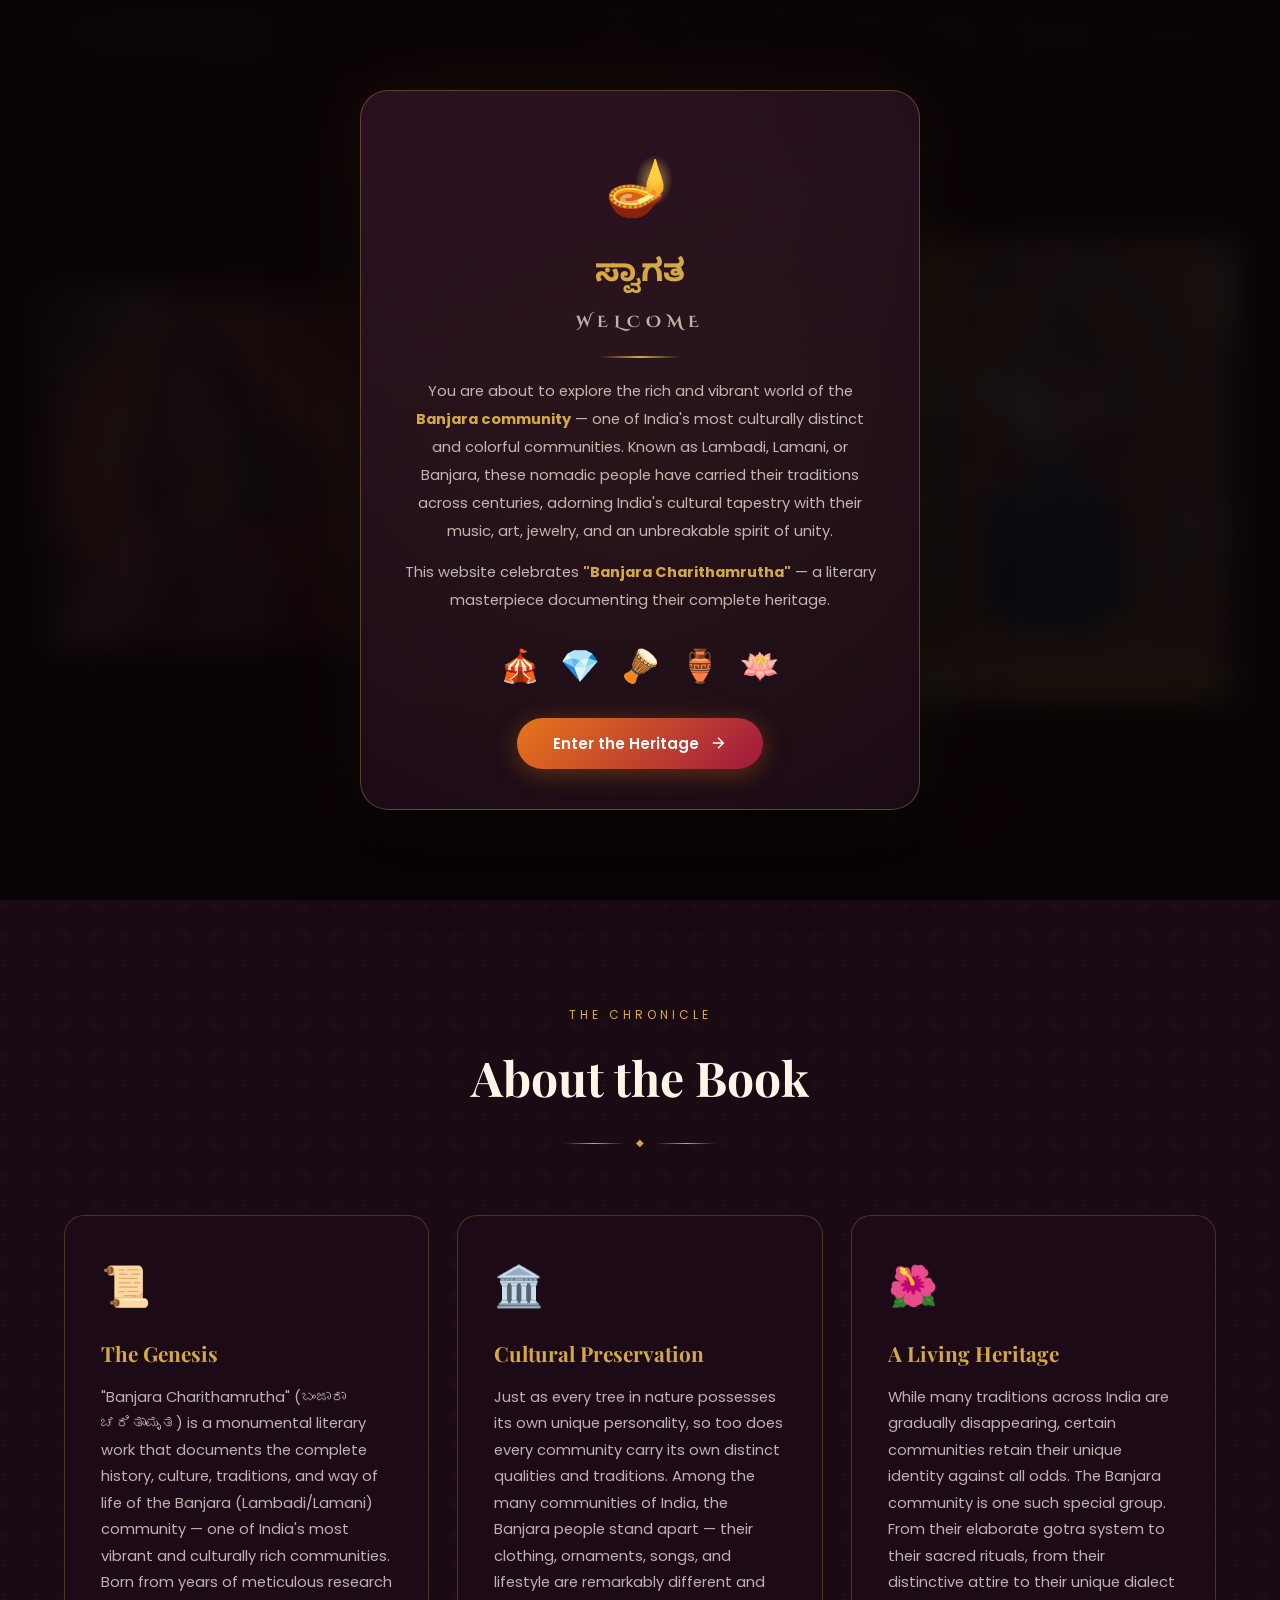
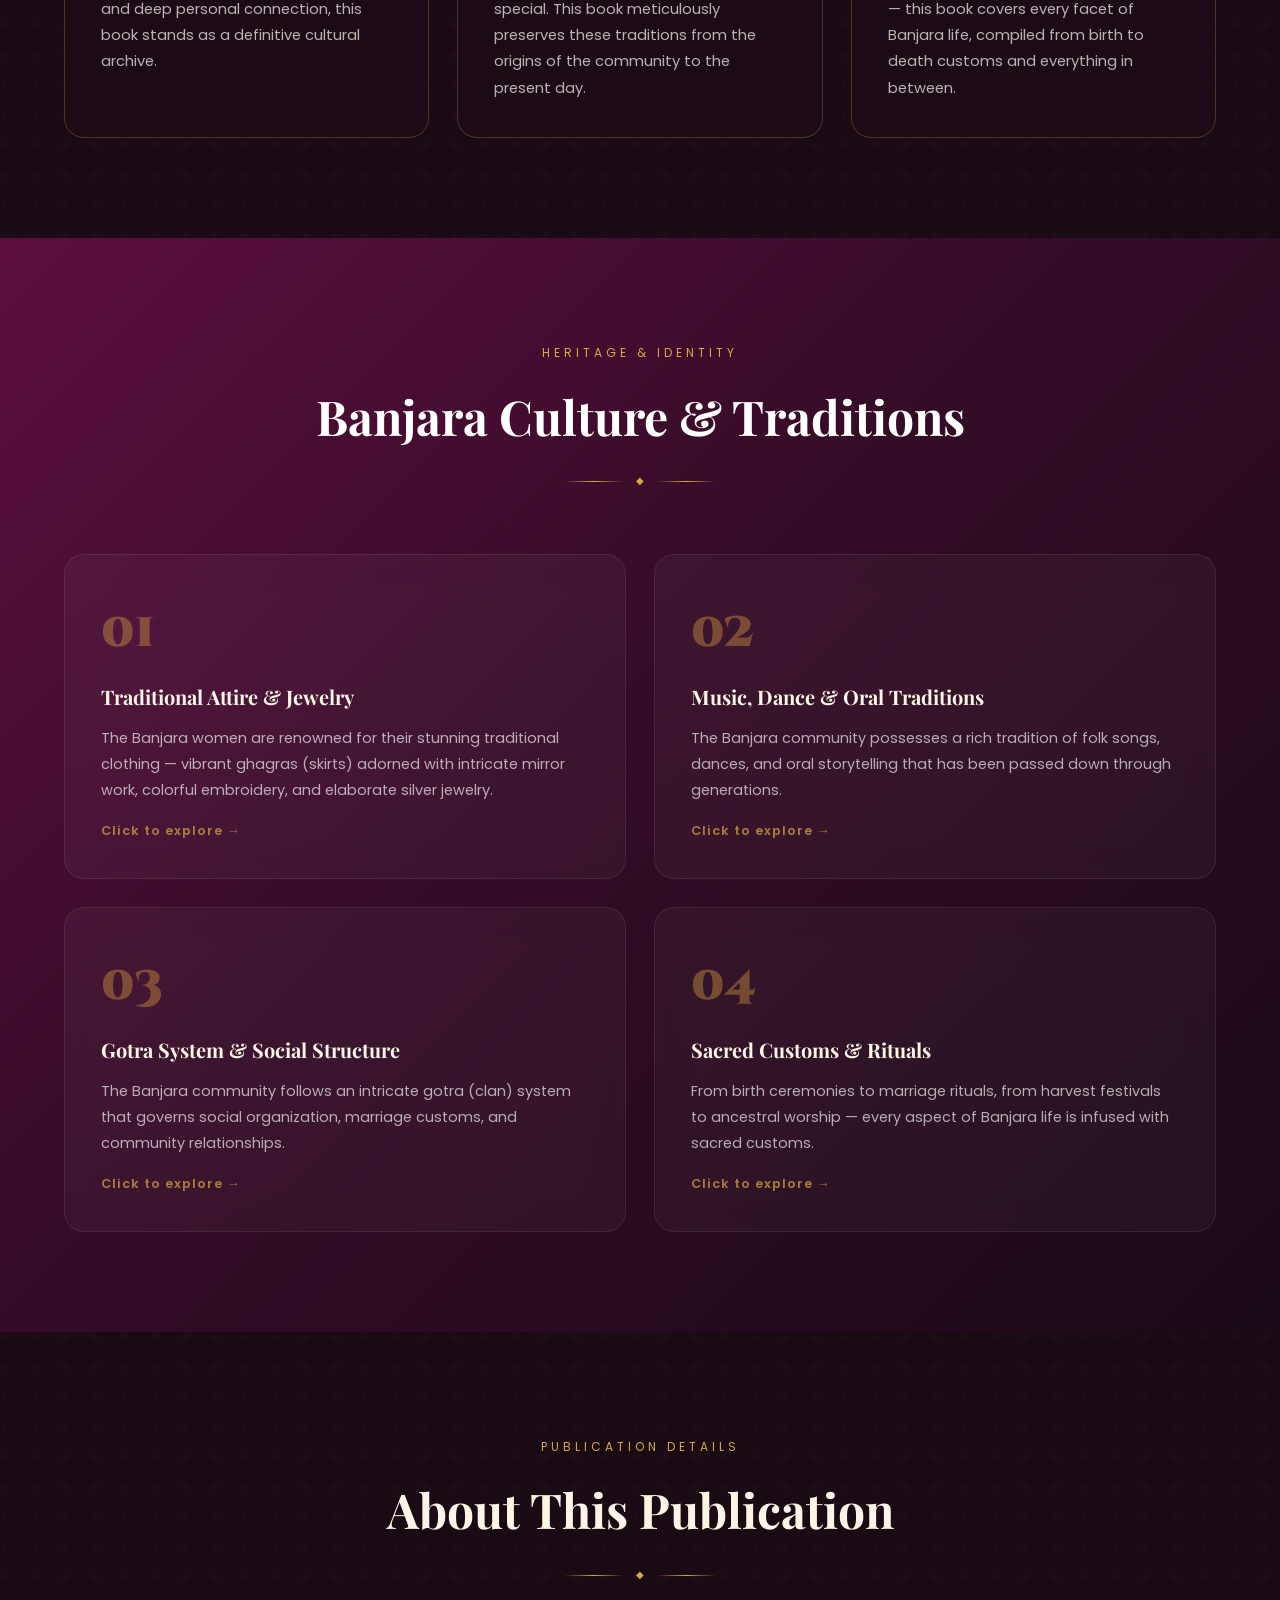
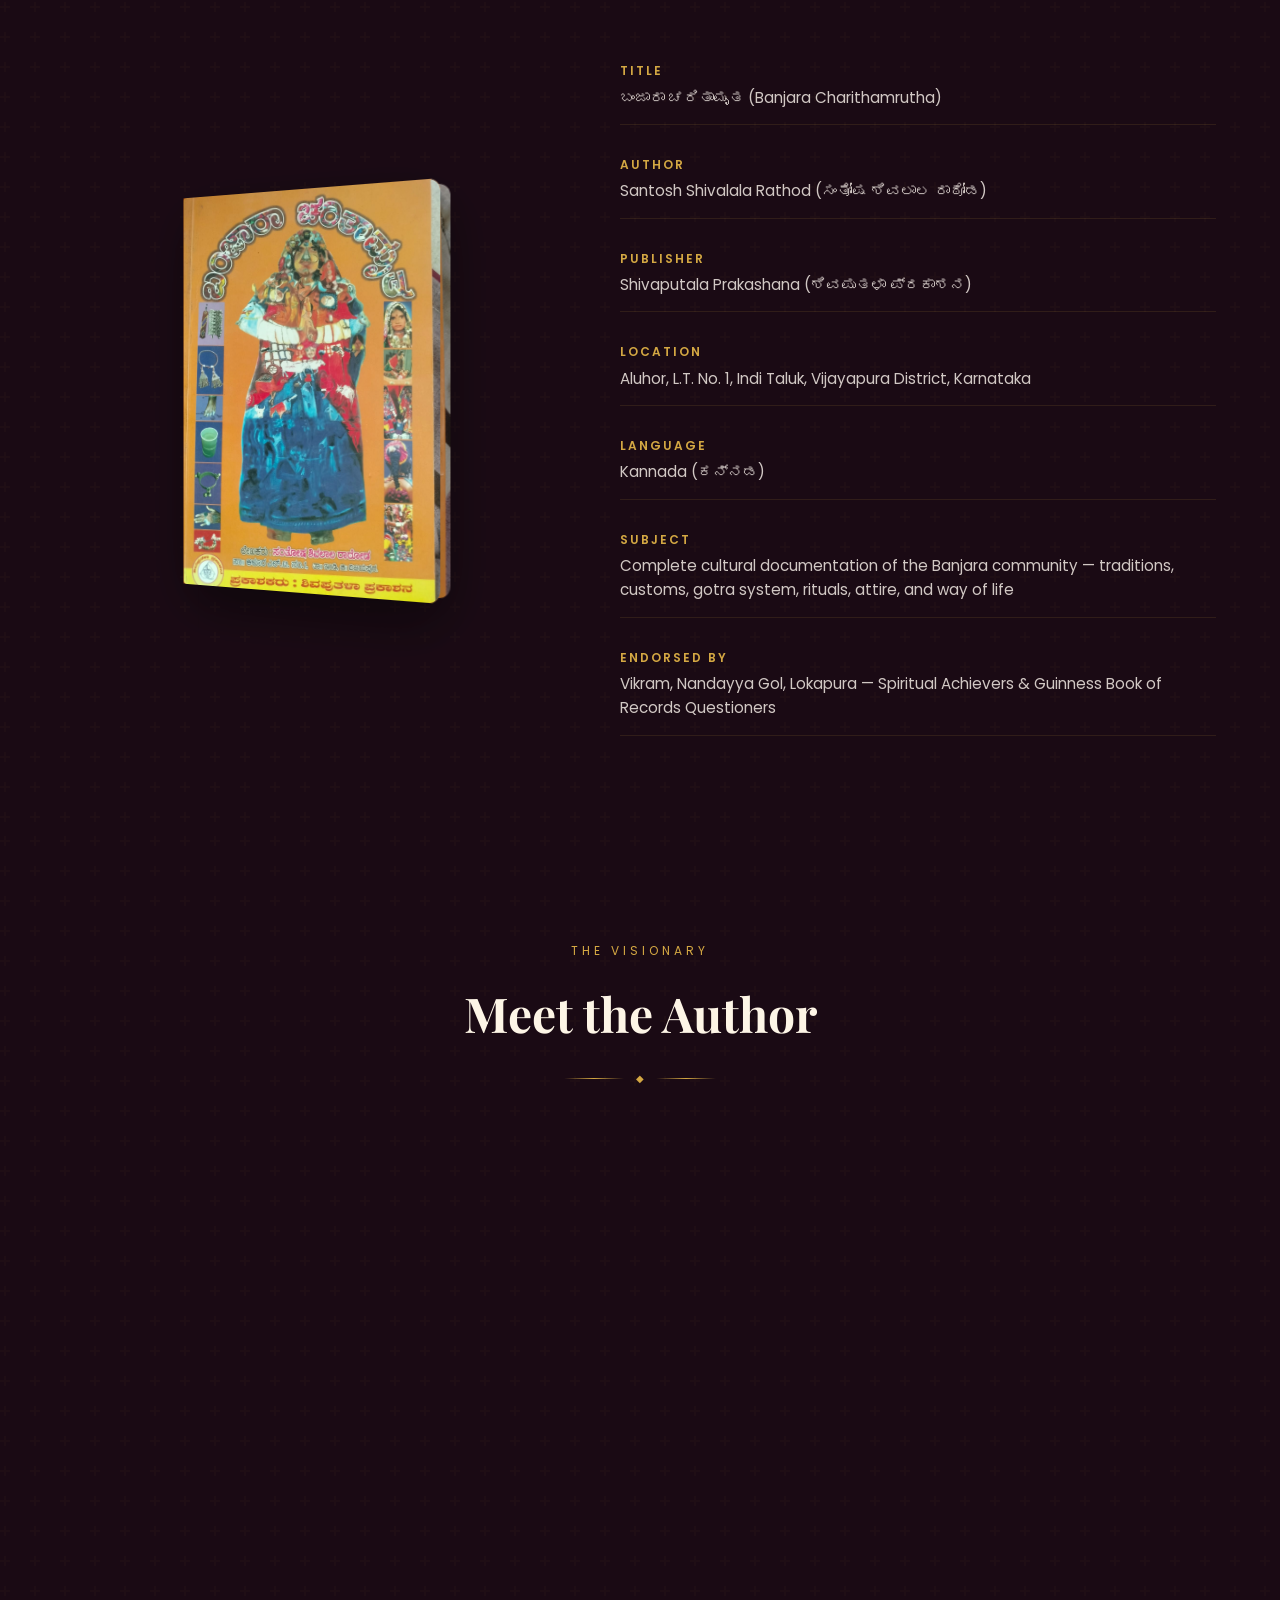
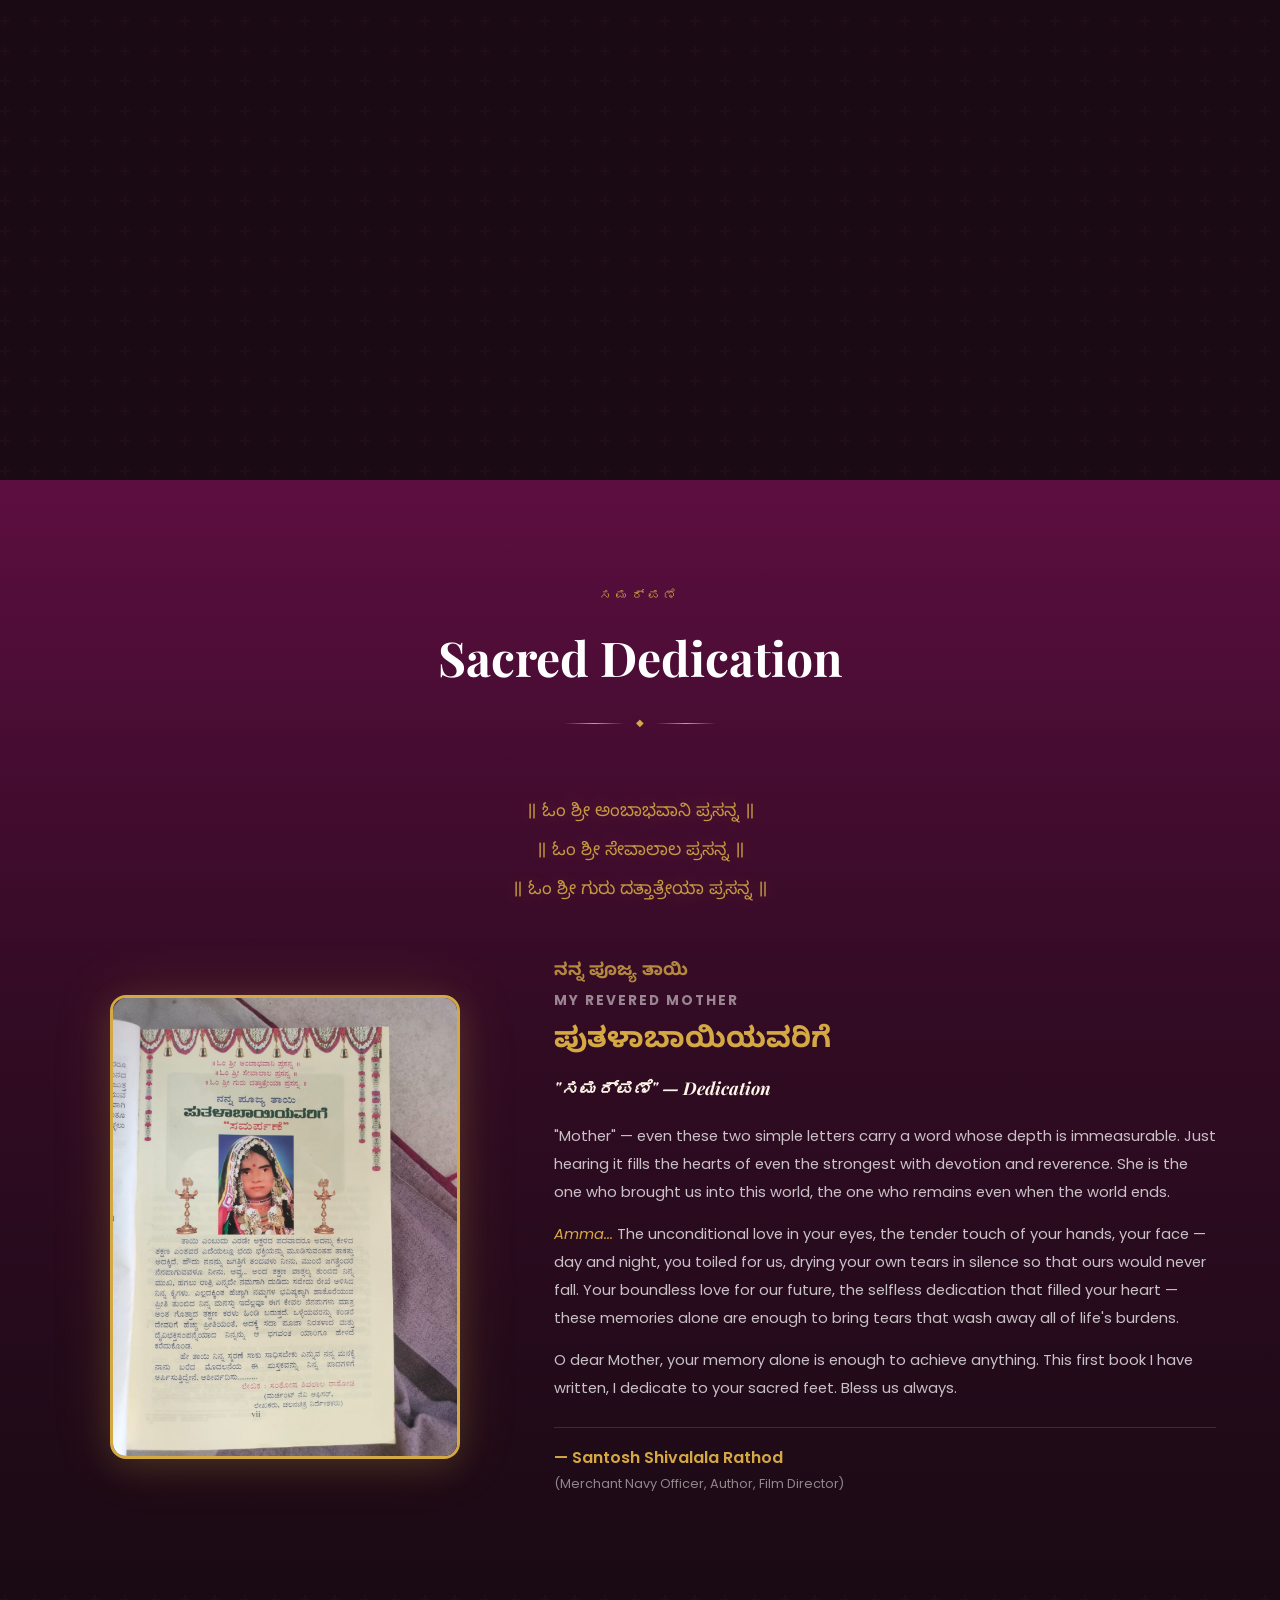
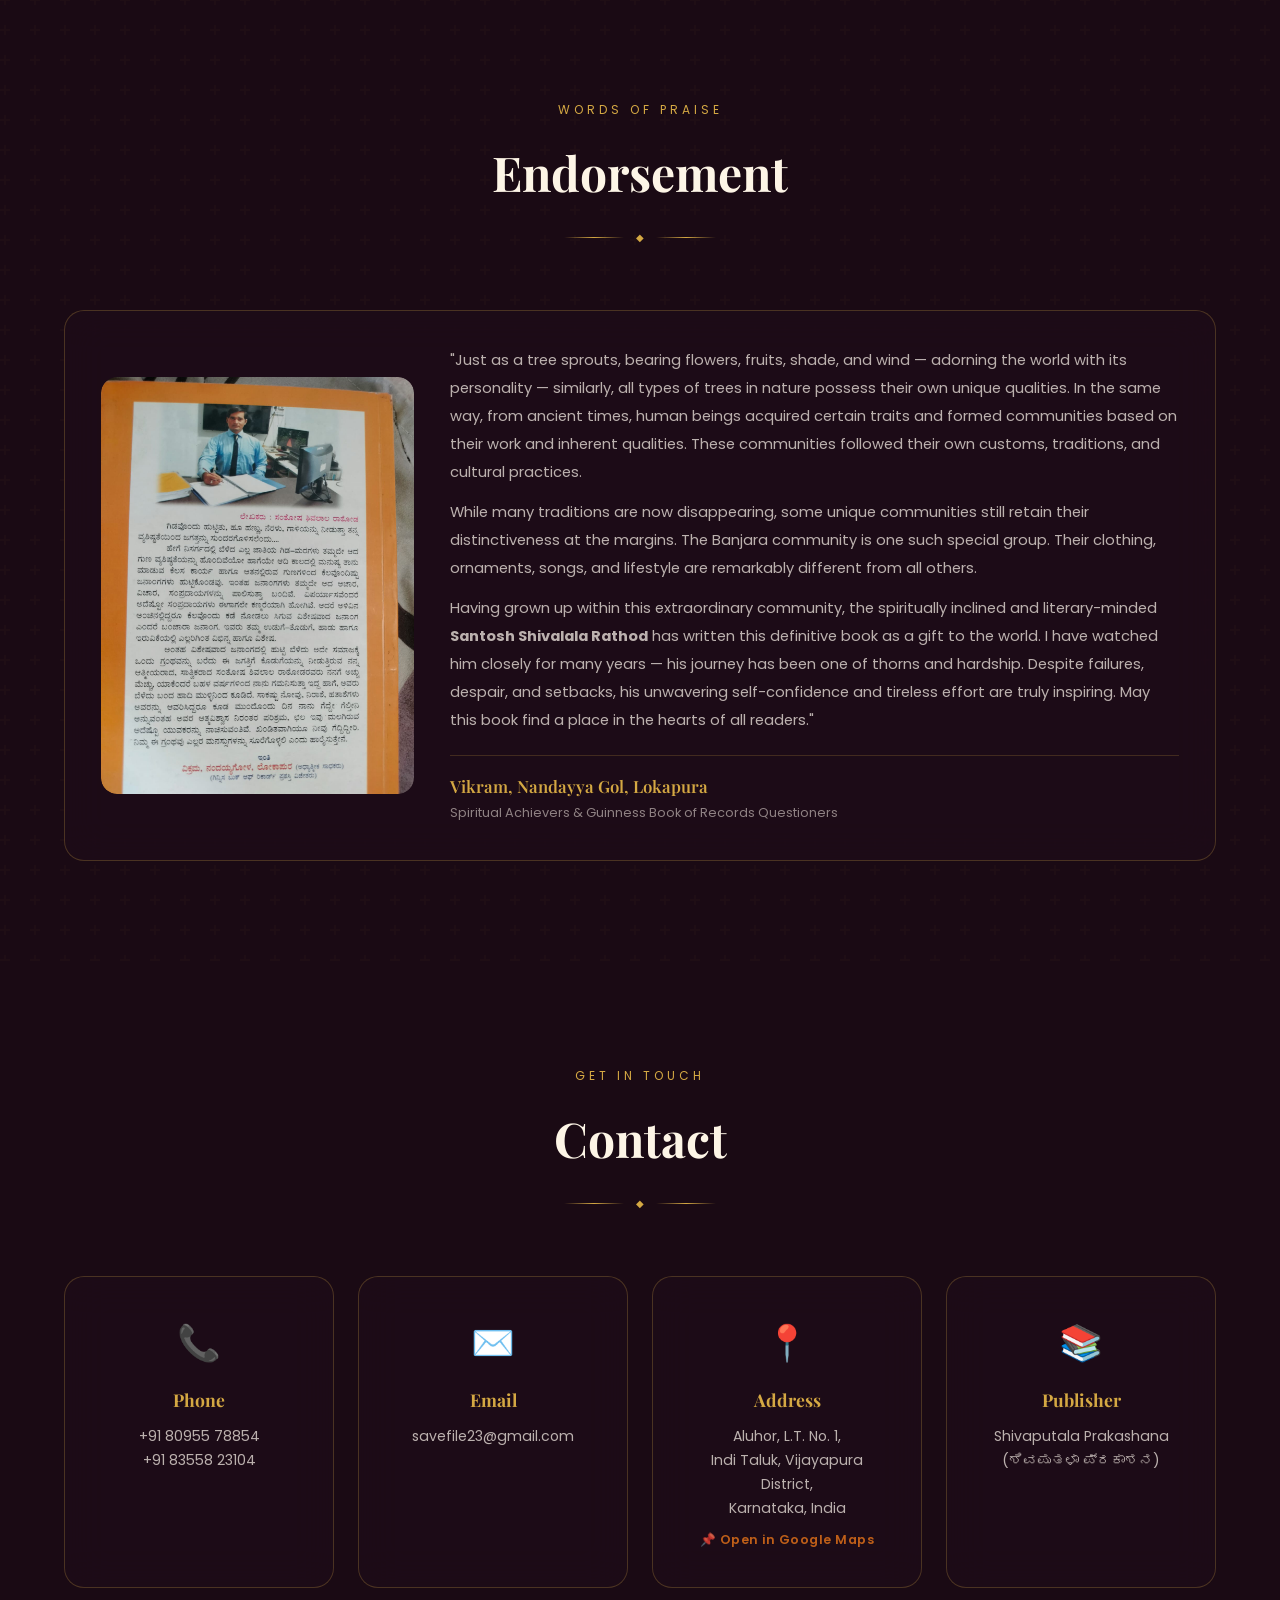
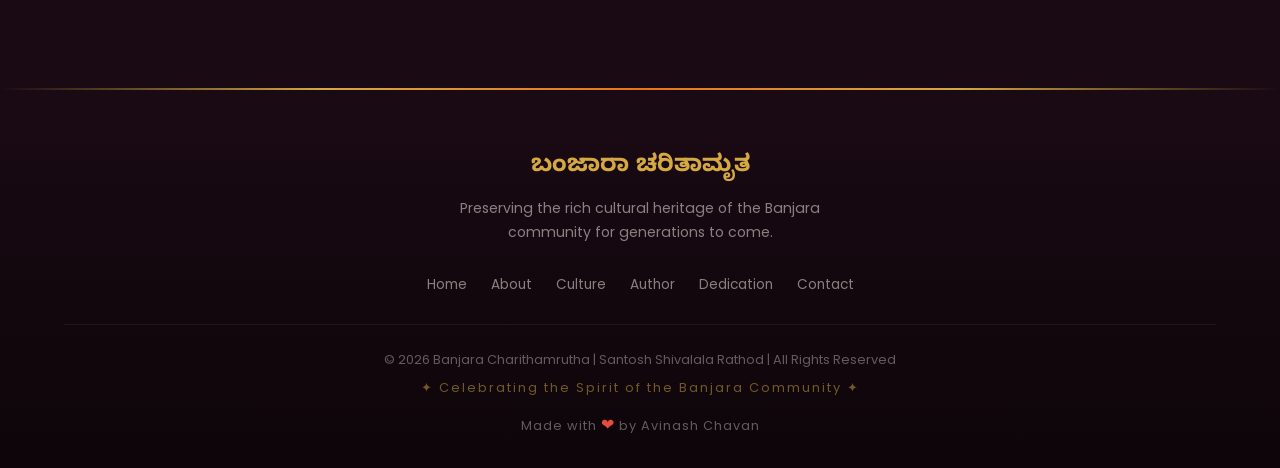
==== commit ecae11ff: "forced update" ====
--- a/index.html
+++ b/index.html
@@ -428,3 +428,6 @@
     <script src="script.js"></script>
 </body>
 </html>
+  + 
+ 
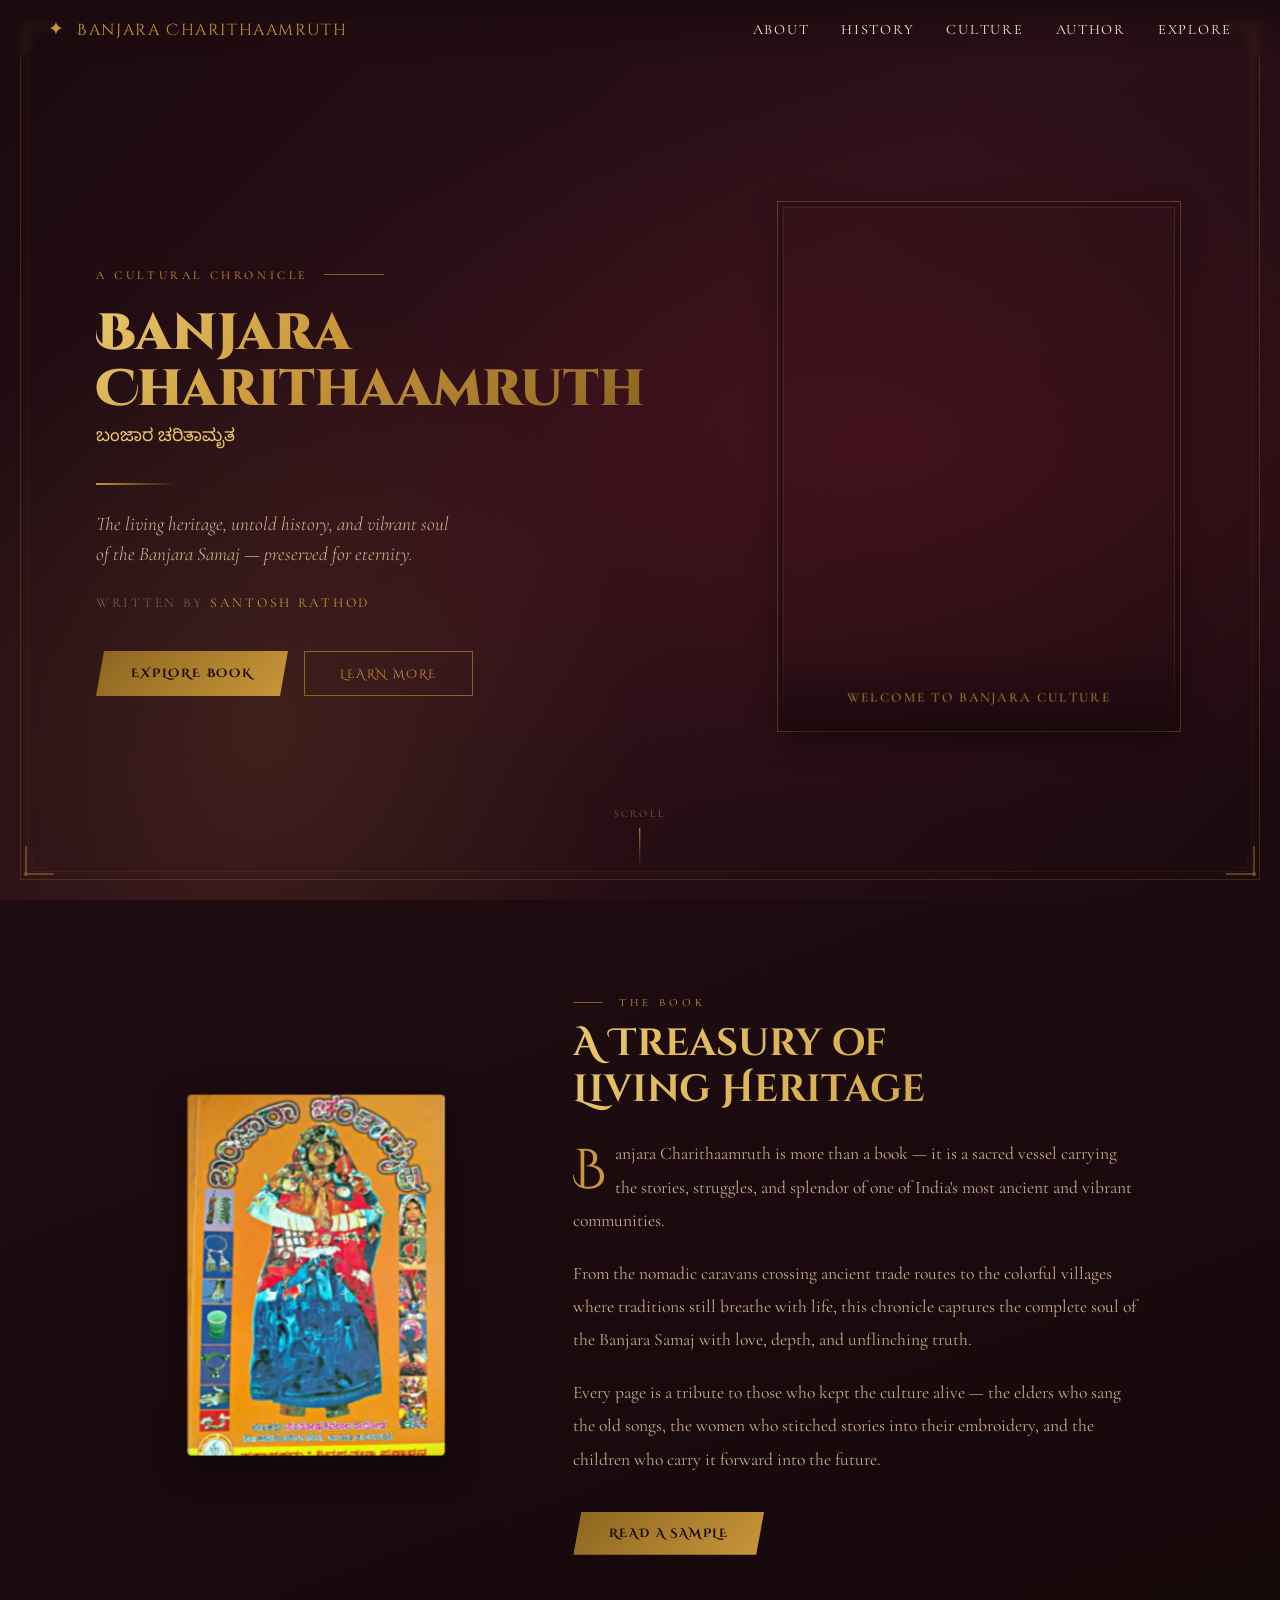
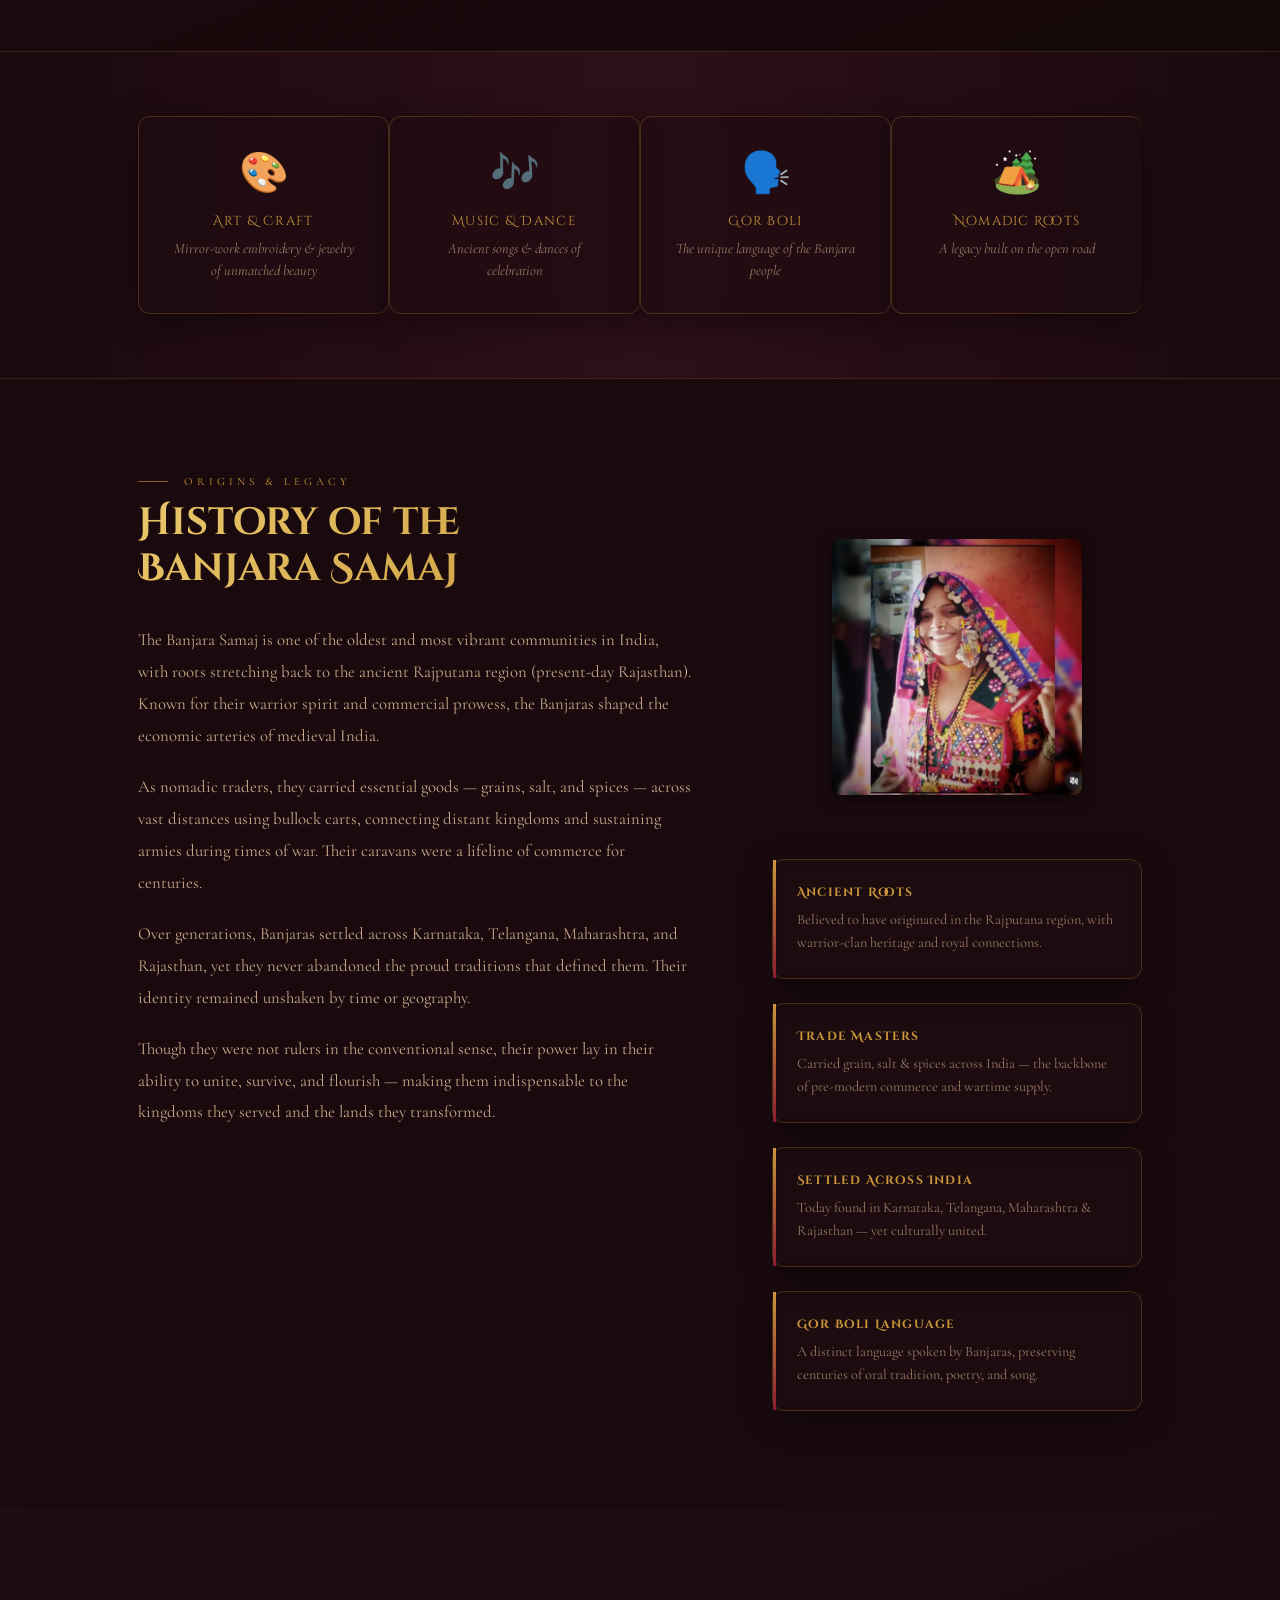
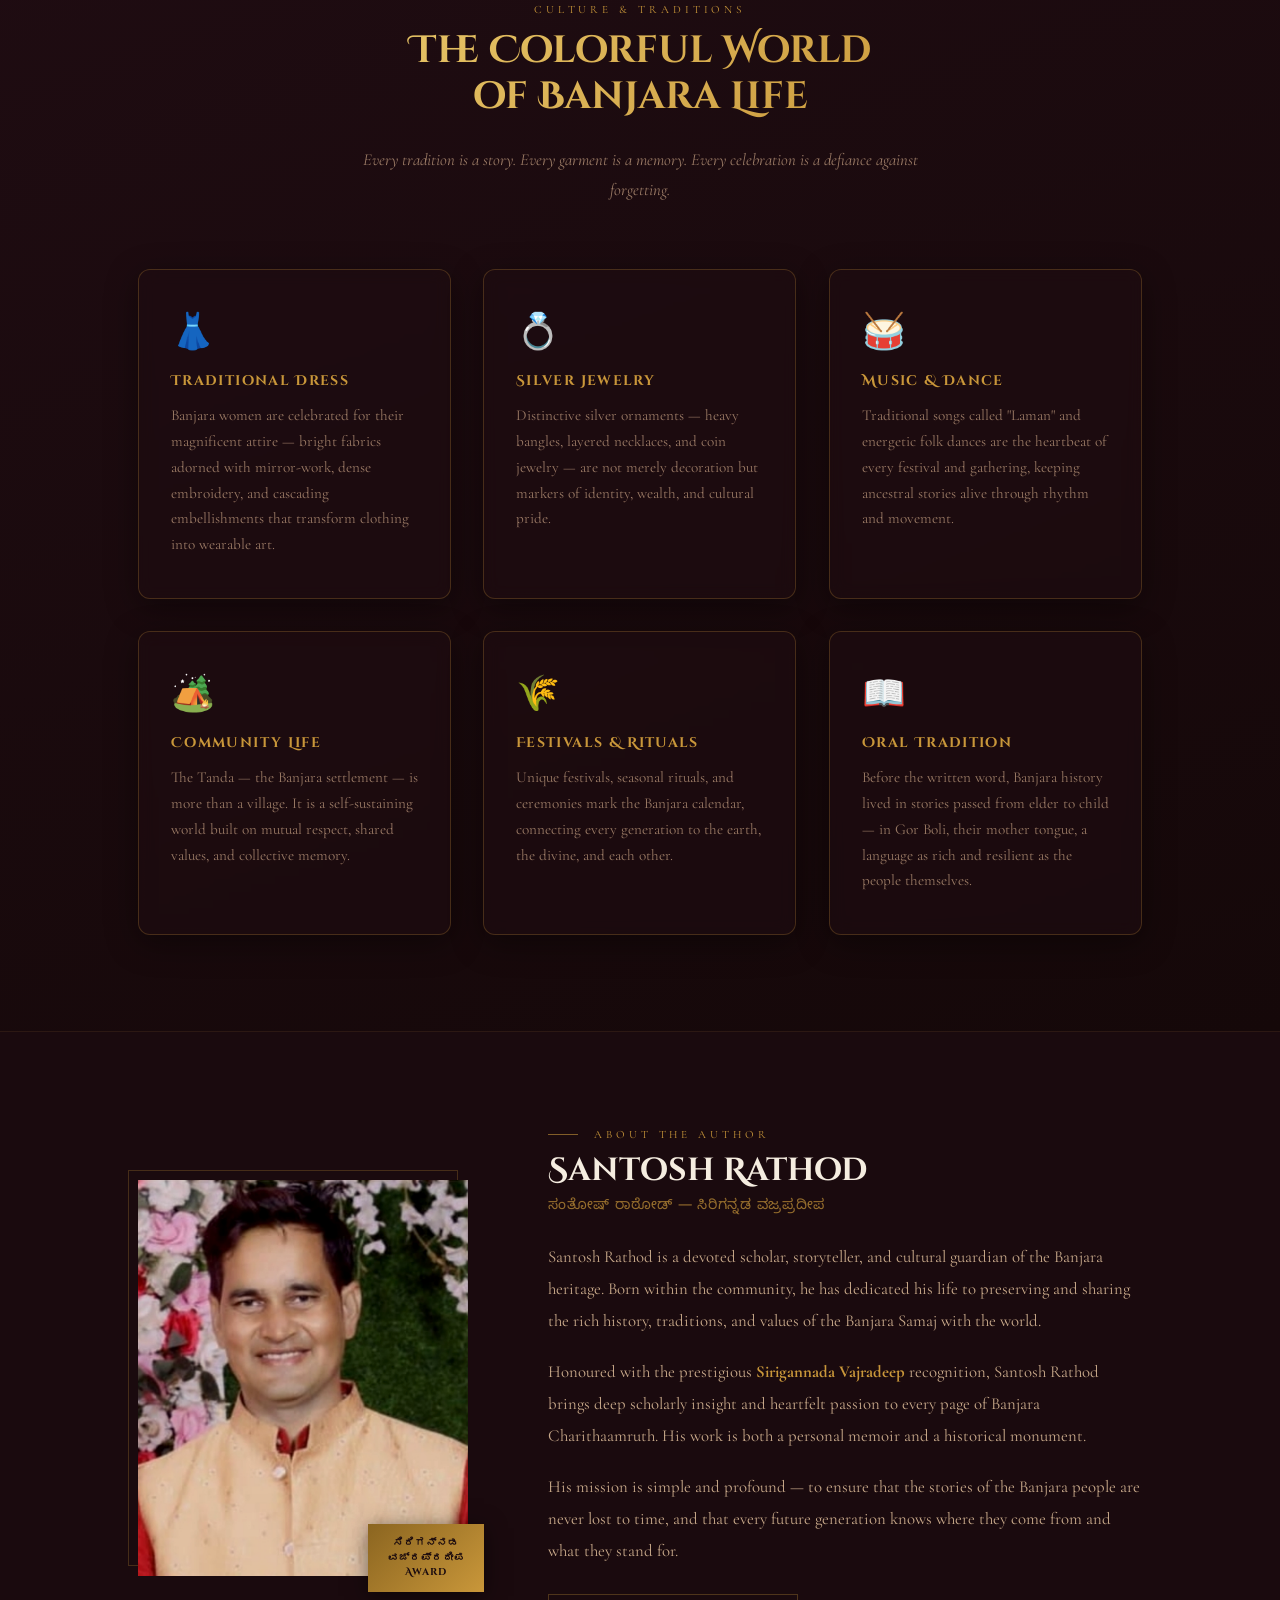
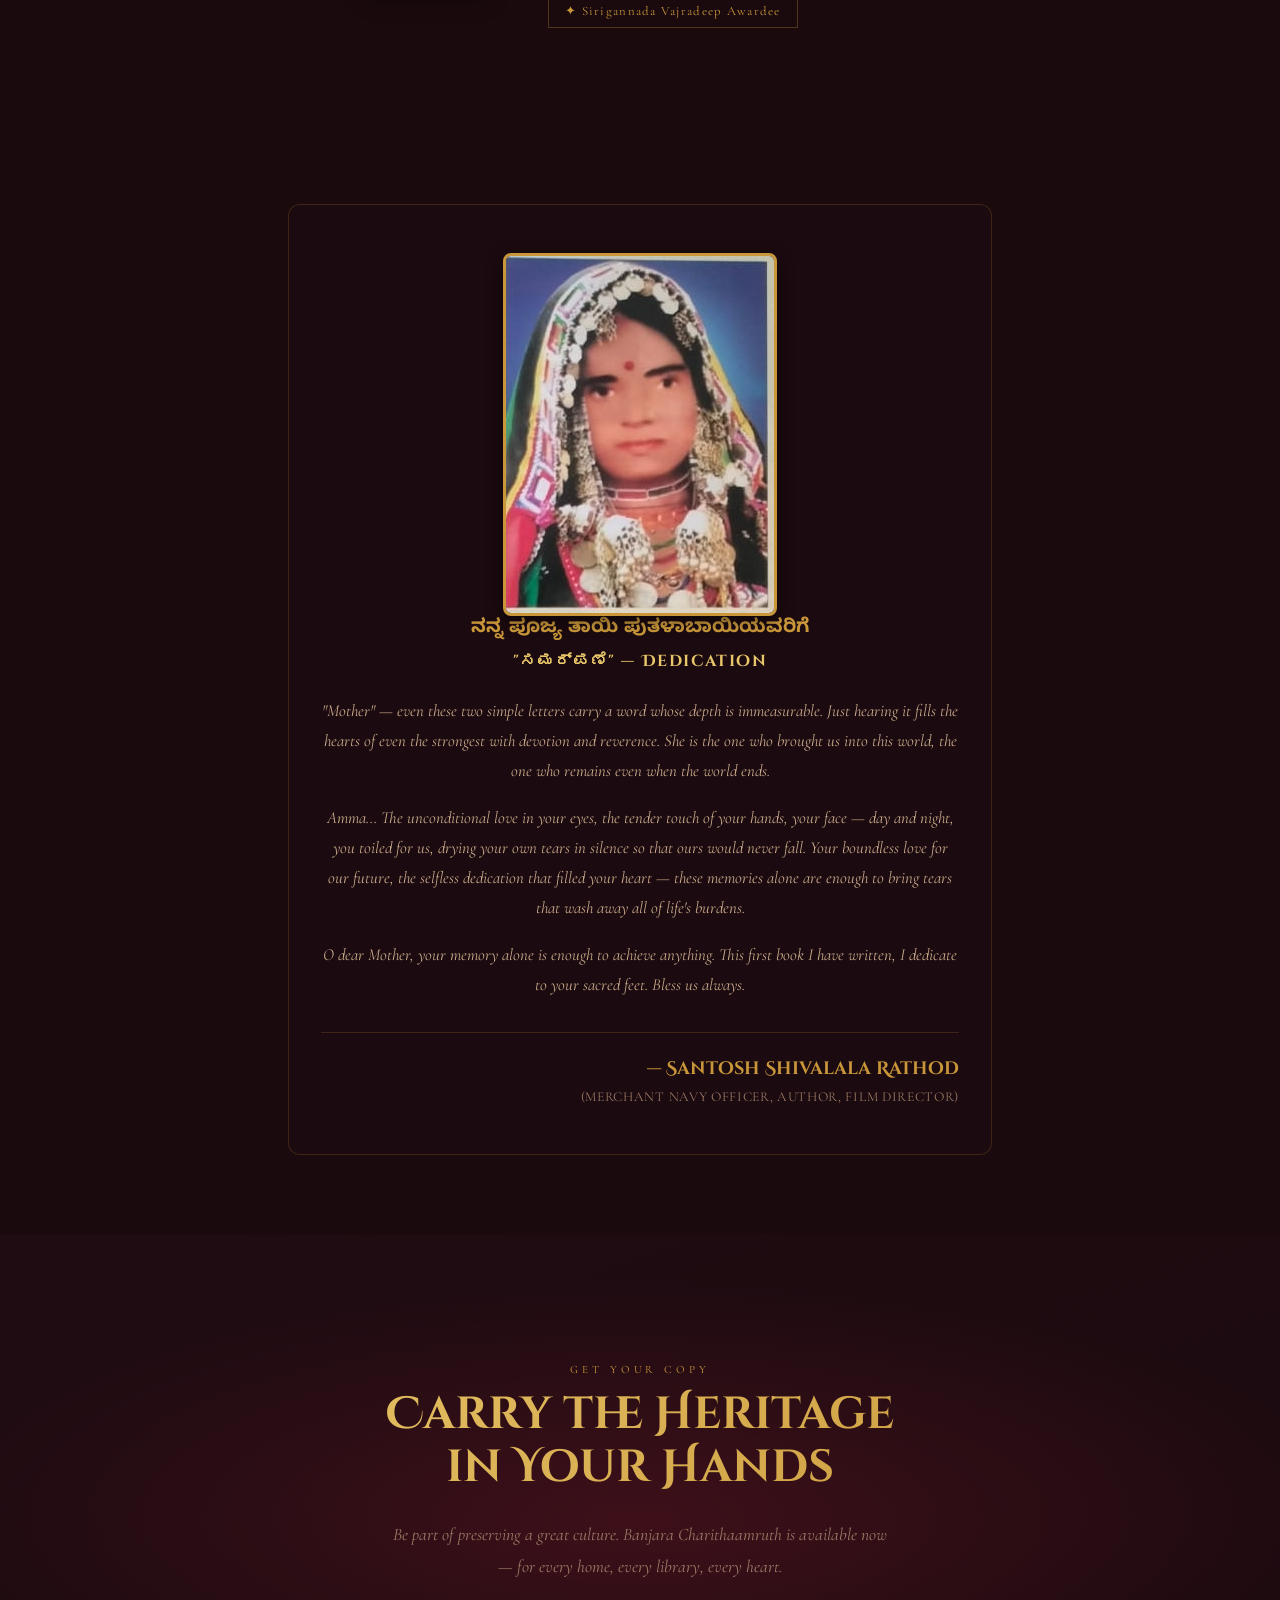
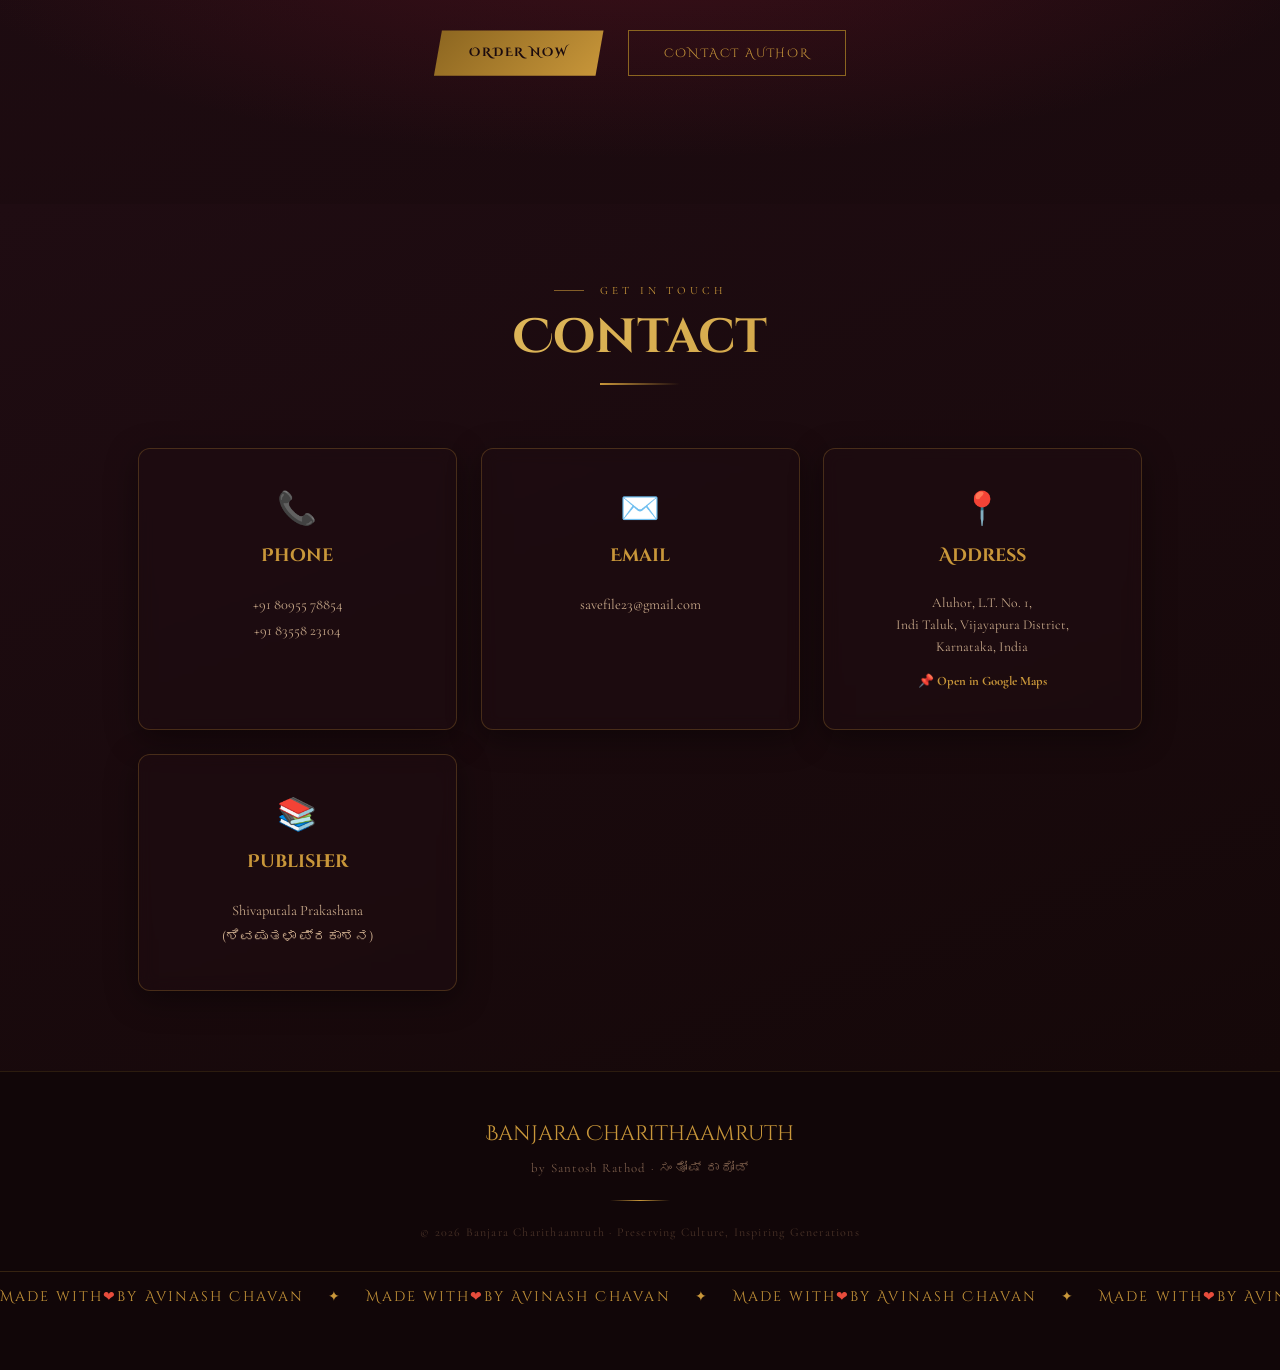
==== commit 3b611693: "Set Banjara_Charithamaruth.html as main index.html" ====
--- a/index.html
+++ b/index.html
@@ -1,433 +1,1836 @@
 <!DOCTYPE html>
 <html lang="en">
+
 <head>
-    <meta charset="UTF-8">
-    <meta name="viewport" content="width=device-width, initial-scale=1.0">
-    <meta name="description" content="Banjara Charithamrutha - A comprehensive exploration of the Banjara community's rich cultural heritage, traditions, and history in Indian culture. Written by Santosh Shivalala Rathod.">
-    <meta name="keywords" content="Banjara, Charithamrutha, Indian Culture, Banjara Community, Lambadi, Karnataka, Santosh Rathod">
-    <title>ಬಂಜಾರಾ ಚರಿತಾಮೃತ | Banjara Charithamrutha</title>
-    <link rel="preconnect" href="https://fonts.googleapis.com">
-    <link rel="preconnect" href="https://fonts.gstatic.com" crossorigin>
-    <link href="https://fonts.googleapis.com/css2?family=Cinzel+Decorative:wght@400;700;900&family=Playfair+Display:ital,wght@0,400;0,700;0,900;1,400&family=Poppins:wght@300;400;500;600;700&family=Noto+Sans+Kannada:wght@300;400;500;600;700&display=swap" rel="stylesheet">
-    <link rel="stylesheet" href="styles.css">
+    <meta charset="UTF-8" />
+    <meta name="viewport" content="width=device-width, initial-scale=1.0" />
+    <title>Banjara Charithaamruth – by Santosh Rathod</title>
+    <link
+        href="https://fonts.googleapis.com/css2?family=Cinzel+Decorative:wght@400;700;900&family=Cormorant+Garamond:ital,wght@0,300;0,400;0,600;1,300;1,400&family=Noto+Sans+Kannada:wght@300;400;600&display=swap"
+        rel="stylesheet" />
+    <style>
+        :root {
+            --gold: #c9973a;
+            --gold-light: #e8c76a;
+            --gold-dark: #8b6520;
+            --crimson: #8b1a2f;
+            --deep: #1a0a0e;
+            --cream: #f5ede0;
+            --text: #27160e;
+            --muted: #7a5c4a;
+        }
+
+        *,
+        *::before,
+        *::after {
+            box-sizing: border-box;
+            margin: 0;
+            padding: 0;
+        }
+
+        html {
+            scroll-behavior: smooth;
+        }
+
+        body {
+            background: var(--deep);
+            color: var(--cream);
+            font-family: 'Cormorant Garamond', serif;
+            overflow-x: hidden;
+        }
+
+        /* ── NAV ── */
+        nav {
+            position: fixed;
+            top: 0;
+            left: 0;
+            right: 0;
+            z-index: 100;
+            display: flex;
+            align-items: center;
+            justify-content: space-between;
+            padding: 1rem 3rem;
+            background: linear-gradient(to bottom, rgba(26, 10, 14, 0.95), transparent);
+            backdrop-filter: blur(4px);
+        }
+
+        .nav-logo {
+            font-family: 'Cinzel Decorative', cursive;
+            font-size: 1rem;
+            color: var(--gold);
+            letter-spacing: 0.1em;
+        }
+
+        .nav-links {
+            display: flex;
+            gap: 2rem;
+            list-style: none;
+        }
+
+        .nav-links a {
+            color: var(--cream);
+            text-decoration: none;
+            font-size: 0.9rem;
+            letter-spacing: 0.12em;
+            text-transform: uppercase;
+            transition: color 0.3s;
+        }
+
+        .nav-links a:hover {
+            color: var(--gold);
+        }
+
+        /* ── HERO ── */
+        .hero {
+            min-height: 100vh;
+            display: grid;
+            grid-template-columns: 1fr 1fr;
+            position: relative;
+            overflow: hidden;
+        }
+
+        .hero-bg {
+            position: absolute;
+            inset: 0;
+            background:
+                radial-gradient(ellipse 80% 60% at 70% 50%, rgba(139, 26, 47, 0.25) 0%, transparent 70%),
+                radial-gradient(ellipse 50% 80% at 20% 80%, rgba(201, 151, 58, 0.12) 0%, transparent 60%),
+                linear-gradient(135deg, #1a0a0e 0%, #2d1018 50%, #1a0a0e 100%);
+        }
+
+        /* decorative border lines */
+        .hero-bg::before {
+            content: '';
+            position: absolute;
+            inset: 20px;
+            border: 1px solid rgba(201, 151, 58, 0.2);
+            pointer-events: none;
+        }
+
+        .hero-bg::after {
+            content: '';
+            position: absolute;
+            inset: 28px;
+            border: 1px solid rgba(201, 151, 58, 0.08);
+            pointer-events: none;
+        }
+
+        /* ornamental corner pieces */
+        .corner {
+            position: absolute;
+            width: 60px;
+            height: 60px;
+            pointer-events: none;
+            opacity: 0.5;
+        }
+
+        .corner svg {
+            width: 100%;
+            height: 100%;
+        }
+
+        .corner-tl {
+            top: 24px;
+            left: 24px;
+        }
+
+        .corner-tr {
+            top: 24px;
+            right: 24px;
+            transform: scaleX(-1);
+        }
+
+        .corner-bl {
+            bottom: 24px;
+            left: 24px;
+            transform: scaleY(-1);
+        }
+
+        .corner-br {
+            bottom: 24px;
+            right: 24px;
+            transform: scale(-1);
+        }
+
+        .hero-left {
+            position: relative;
+            z-index: 2;
+            display: flex;
+            flex-direction: column;
+            justify-content: center;
+            padding: 8rem 4rem 4rem 6rem;
+        }
+
+        .hero-eyebrow {
+            font-size: 0.75rem;
+            letter-spacing: 0.3em;
+            text-transform: uppercase;
+            color: var(--gold);
+            margin-bottom: 1.5rem;
+            display: flex;
+            align-items: center;
+            gap: 1rem;
+            animation: fadeUp 0.8s ease 0.2s both;
+        }
+
+        .hero-eyebrow::after {
+            content: '';
+            flex: 1;
+            max-width: 60px;
+            height: 1px;
+            background: var(--gold);
+            opacity: 0.6;
+        }
+
+        .hero-title {
+            font-family: 'Cinzel Decorative', cursive;
+            font-size: clamp(2.2rem, 4vw, 3.8rem);
+            font-weight: 900;
+            line-height: 1.1;
+            background: linear-gradient(135deg, var(--gold-light) 0%, var(--gold) 40%, var(--gold-dark) 100%);
+            -webkit-background-clip: text;
+            -webkit-text-fill-color: transparent;
+            background-clip: text;
+            animation: fadeUp 0.8s ease 0.4s both;
+        }
+
+        .hero-kannada {
+            font-family: 'Noto Sans Kannada', sans-serif;
+            font-size: 1.1rem;
+            color: var(--gold-light);
+            opacity: 0.7;
+            margin-top: 0.5rem;
+            margin-bottom: 0.5rem;
+            animation: fadeUp 0.8s ease 0.5s both;
+        }
+
+        .hero-divider {
+            width: 80px;
+            height: 2px;
+            background: linear-gradient(to right, var(--gold), transparent);
+            margin: 1.5rem 0;
+            animation: fadeUp 0.8s ease 0.6s both;
+        }
+
+        .hero-tagline {
+            font-size: 1.2rem;
+            font-style: italic;
+            font-weight: 300;
+            color: #d4b896;
+            line-height: 1.6;
+            max-width: 360px;
+            animation: fadeUp 0.8s ease 0.7s both;
+        }
+
+        .hero-author {
+            margin-top: 1.5rem;
+            font-size: 0.85rem;
+            letter-spacing: 0.2em;
+            text-transform: uppercase;
+            color: var(--muted);
+            animation: fadeUp 0.8s ease 0.8s both;
+        }
+
+        .hero-author span {
+            color: var(--gold);
+        }
+
+        .hero-actions {
+            margin-top: 2.5rem;
+            display: flex;
+            gap: 1rem;
+            flex-wrap: wrap;
+            animation: fadeUp 0.8s ease 0.9s both;
+        }
+
+        .btn-primary {
+            padding: 0.85rem 2.2rem;
+            background: linear-gradient(135deg, var(--gold-dark), var(--gold));
+            color: var(--deep);
+            font-family: 'Cinzel Decorative', cursive;
+            font-size: 0.75rem;
+            font-weight: 700;
+            letter-spacing: 0.15em;
+            text-transform: uppercase;
+            border: none;
+            cursor: pointer;
+            clip-path: polygon(8px 0%, 100% 0%, calc(100% - 8px) 100%, 0% 100%);
+            transition: transform 0.2s, filter 0.2s;
+            text-decoration: none;
+            display: inline-block;
+        }
+
+        .btn-primary:hover {
+            transform: translateY(-2px);
+            filter: brightness(1.1);
+        }
+
+        .btn-outline {
+            padding: 0.85rem 2.2rem;
+            background: transparent;
+            color: var(--gold);
+            font-family: 'Cinzel Decorative', cursive;
+            font-size: 0.75rem;
+            letter-spacing: 0.15em;
+            text-transform: uppercase;
+            border: 1px solid var(--gold-dark);
+            cursor: pointer;
+            transition: all 0.3s;
+            text-decoration: none;
+            display: inline-block;
+        }
+
+        .btn-outline:hover {
+            background: rgba(201, 151, 58, 0.1);
+            border-color: var(--gold);
+        }
+
+        .hero-right {
+            position: relative;
+            z-index: 2;
+            display: flex;
+            align-items: center;
+            justify-content: center;
+            padding: 6rem 4rem 4rem 2rem;
+            animation: fadeIn 1.2s ease 0.3s both;
+        }
+
+        .hero-image-frame {
+            position: relative;
+            width: 380px;
+            max-width: 100%;
+        }
+
+        .hero-image-frame::before {
+            content: '';
+            position: absolute;
+            inset: -12px;
+            border: 1px solid rgba(201, 151, 58, 0.35);
+            pointer-events: none;
+        }
+
+        .hero-image-frame::after {
+            content: '';
+            position: absolute;
+            inset: -6px;
+            border: 1px solid rgba(201, 151, 58, 0.15);
+            pointer-events: none;
+        }
+
+        .hero-img {
+            width: 100%;
+            aspect-ratio: 3/4;
+            object-fit: cover;
+            display: block;
+            filter: sepia(15%) contrast(1.05) brightness(0.95);
+        }
+
+        /* placeholder visual when no real image */
+        .hero-img-placeholder {
+            width: 100%;
+            aspect-ratio: 3/4;
+            background: linear-gradient(160deg, #3d1a25 0%, #5c2535 40%, #2d0f18 100%);
+            display: flex;
+            flex-direction: column;
+            align-items: center;
+            justify-content: center;
+            gap: 1rem;
+            position: relative;
+            overflow: hidden;
+        }
+
+        .hero-img-placeholder::before {
+            content: '';
+            position: absolute;
+            top: -50%;
+            left: -50%;
+            width: 200%;
+            height: 200%;
+            background: repeating-linear-gradient(45deg,
+                    transparent, transparent 20px,
+                    rgba(201, 151, 58, 0.03) 20px, rgba(201, 151, 58, 0.03) 21px);
+        }
+
+        .placeholder-icon {
+            font-size: 4rem;
+            opacity: 0.4;
+        }
+
+        .placeholder-text {
+            font-family: 'Cinzel Decorative', cursive;
+            font-size: 0.8rem;
+            color: var(--gold);
+            opacity: 0.6;
+            text-align: center;
+            letter-spacing: 0.1em;
+        }
+
+        .image-caption {
+            position: absolute;
+            bottom: 0;
+            left: 0;
+            right: 0;
+            padding: 2rem 1.5rem 1.5rem;
+            background: linear-gradient(to top, rgba(26, 10, 14, 0.9), transparent);
+            font-size: 0.8rem;
+            letter-spacing: 0.15em;
+            text-transform: uppercase;
+            color: var(--gold);
+            text-align: center;
+        }
+
+        /* ── SCROLL INDICATOR ── */
+        .scroll-hint {
+            position: absolute;
+            bottom: 2rem;
+            left: 50%;
+            transform: translateX(-50%);
+            z-index: 10;
+            display: flex;
+            flex-direction: column;
+            align-items: center;
+            gap: 0.5rem;
+            font-size: 0.65rem;
+            letter-spacing: 0.2em;
+            text-transform: uppercase;
+            color: var(--muted);
+            animation: bounce 2s infinite;
+        }
+
+        .scroll-line {
+            width: 1px;
+            height: 40px;
+            background: linear-gradient(to bottom, var(--gold), transparent);
+        }
+
+        /* ── SECTION BASE ── */
+        section {
+            padding: 6rem 0;
+            position: relative;
+        }
+
+        .container {
+            max-width: 1100px;
+            margin: 0 auto;
+            padding: 0 3rem;
+        }
+
+        .section-label {
+            font-size: 0.7rem;
+            letter-spacing: 0.35em;
+            text-transform: uppercase;
+            color: var(--gold);
+            margin-bottom: 0.75rem;
+            display: flex;
+            align-items: center;
+            gap: 1rem;
+        }
+
+        .section-label::before {
+            content: '';
+            width: 30px;
+            height: 1px;
+            background: var(--gold);
+            opacity: 0.6;
+        }
+
+        .section-title {
+            font-family: 'Cinzel Decorative', cursive;
+            font-size: clamp(1.6rem, 3vw, 2.8rem);
+            font-weight: 700;
+            background: linear-gradient(135deg, var(--gold-light), var(--gold));
+            -webkit-background-clip: text;
+            -webkit-text-fill-color: transparent;
+            background-clip: text;
+            line-height: 1.2;
+            margin-bottom: 1.5rem;
+        }
+
+        /* ── ABOUT BOOK ── */
+        .about-book {
+            background: linear-gradient(160deg, #1f0c12 0%, #150809 100%);
+        }
+
+        .about-book .container {
+            display: grid;
+            grid-template-columns: 1fr 1.6fr;
+            gap: 5rem;
+            align-items: center;
+        }
+
+        .book-visual {
+            position: relative;
+        }
+
+        .book-cover {
+            width: 100%;
+            background: linear-gradient(145deg, #2d0f18, #4a1826, #1a0a0e);
+            aspect-ratio: 2/3;
+            display: flex;
+            flex-direction: column;
+            align-items: center;
+            justify-content: center;
+            border: 1px solid rgba(201, 151, 58, 0.3);
+            box-shadow: 8px 8px 40px rgba(0, 0, 0, 0.6), -2px -2px 0 rgba(201, 151, 58, 0.1);
+            padding: 2rem;
+            position: relative;
+            overflow: hidden;
+            transform: perspective(800px) rotateY(-5deg);
+            transition: transform 0.4s;
+        }
+
+        .book-cover:hover {
+            transform: perspective(800px) rotateY(0deg);
+        }
+
+        .book-cover::before {
+            content: '';
+            position: absolute;
+            top: 0;
+            left: 0;
+            width: 6px;
+            height: 100%;
+            background: linear-gradient(to right, #8b6520, #c9973a, #8b6520);
+            box-shadow: 2px 0 8px rgba(0, 0, 0, 0.5);
+        }
+
+        .book-cover::after {
+            content: '';
+            position: absolute;
+            inset: 12px;
+            border: 1px solid rgba(201, 151, 58, 0.2);
+        }
+
+        .book-cover-title {
+            font-family: 'Cinzel Decorative', cursive;
+            font-size: 1.1rem;
+            font-weight: 900;
+            background: linear-gradient(135deg, var(--gold-light), var(--gold));
+            -webkit-background-clip: text;
+            -webkit-text-fill-color: transparent;
+            background-clip: text;
+            text-align: center;
+            line-height: 1.3;
+            position: relative;
+            z-index: 1;
+        }
+
+        .book-cover-ornament {
+            font-size: 2rem;
+            margin: 1rem 0;
+            position: relative;
+            z-index: 1;
+        }
+
+        .book-cover-author {
+            position: relative;
+            z-index: 1;
+            font-size: 0.75rem;
+            letter-spacing: 0.2em;
+            text-transform: uppercase;
+            color: var(--gold);
+            opacity: 0.7;
+            margin-top: 1.5rem;
+        }
+
+        .book-text p {
+            font-size: 1.1rem;
+            line-height: 1.9;
+            color: #c8a98a;
+            margin-bottom: 1.2rem;
+        }
+
+        .book-text p:first-of-type::first-letter {
+            font-family: 'Cinzel Decorative', cursive;
+            font-size: 3.5rem;
+            float: left;
+            line-height: 1;
+            margin-right: 0.15em;
+            margin-top: 0.1em;
+            color: var(--gold);
+        }
+
+        /* ── CULTURE STRIP ── */
+        .culture-strip {
+            padding: 4rem 0;
+            background: linear-gradient(to right, var(--deep), #2d0f18, var(--deep));
+            border-top: 1px solid rgba(201, 151, 58, 0.15);
+            border-bottom: 1px solid rgba(201, 151, 58, 0.15);
+        }
+
+        .culture-strip .container {
+            display: grid;
+            grid-template-columns: repeat(4, 1fr);
+            gap: 0;
+        }
+
+        .culture-item {
+            padding: 2rem;
+            border-right: 1px solid rgba(201, 151, 58, 0.1);
+            text-align: center;
+            transition: background 0.3s;
+        }
+
+        .culture-item:last-child {
+            border-right: none;
+        }
+
+        .culture-item:hover {
+            background: rgba(201, 151, 58, 0.05);
+        }
+
+        .culture-icon {
+            font-size: 2.5rem;
+            margin-bottom: 1rem;
+        }
+
+        .culture-title {
+            font-family: 'Cinzel Decorative', cursive;
+            font-size: 0.8rem;
+            color: var(--gold);
+            letter-spacing: 0.1em;
+            margin-bottom: 0.5rem;
+        }
+
+        .culture-desc {
+            font-size: 0.9rem;
+            color: #9a7a65;
+            line-height: 1.5;
+            font-style: italic;
+        }
+
+        /* ── HISTORY ── */
+        .history-section {
+            background: var(--deep);
+        }
+
+        .history-grid {
+            display: grid;
+            grid-template-columns: 1.5fr 1fr;
+            gap: 5rem;
+            align-items: stretch;
+        }
+
+        .history-text .section-title {
+            margin-bottom: 2rem;
+        }
+
+        .history-text p {
+            font-size: 1.05rem;
+            line-height: 1.9;
+            color: #c8a98a;
+            margin-bottom: 1.2rem;
+        }
+
+        .history-sidebar {
+            display: flex;
+            flex-direction: column;
+            gap: 1.5rem;
+            padding-top: 4rem;
+        }
+
+        .fact-card {
+            padding: 1.5rem;
+            transition: transform 0.3s, border-color 0.3s;
+        }
+
+        .fact-card:hover {
+            transform: translateX(6px);
+            border-color: rgba(201, 151, 58, 0.5);
+        }
+
+        .fact-card::before {
+            content: '';
+            position: absolute;
+            left: 0;
+            top: 0;
+            bottom: 0;
+            width: 3px;
+            background: linear-gradient(to bottom, var(--gold), var(--crimson));
+        }
+
+        .fact-card h4 {
+            font-family: 'Cinzel Decorative', cursive;
+            font-size: 0.75rem;
+            color: var(--gold);
+            margin-bottom: 0.5rem;
+            letter-spacing: 0.1em;
+        }
+
+        .fact-card p {
+            font-size: 0.9rem;
+            color: #9a7a65;
+            line-height: 1.6;
+        }
+
+        /* ── TRADITIONS ── */
+        .traditions-section {
+            background: linear-gradient(160deg, #1f0c12 0%, #150809 100%);
+        }
+
+        .traditions-header {
+            text-align: center;
+            max-width: 600px;
+            margin: 0 auto 4rem;
+        }
+
+        .traditions-header .section-label {
+            justify-content: center;
+        }
+
+        .traditions-header .section-label::before {
+            display: none;
+        }
+
+        .traditions-header p {
+            font-size: 1.05rem;
+            color: #9a7a65;
+            line-height: 1.8;
+            font-style: italic;
+        }
+
+        .traditions-grid {
+            display: grid;
+            grid-template-columns: repeat(3, 1fr);
+            gap: 2rem;
+            align-items: stretch;
+        }
+
+        .tradition-card {
+            padding: 2.5rem 2rem;
+            overflow: hidden;
+            transition: transform 0.3s, box-shadow 0.3s;
+        }
+
+        .tradition-card:hover {
+            transform: translateY(-6px);
+            box-shadow: 0 20px 60px rgba(139, 26, 47, 0.2);
+            border-color: rgba(201, 151, 58, 0.4);
+        }
+
+        .tradition-card::after {
+            content: '';
+            position: absolute;
+            bottom: 0;
+            left: 0;
+            right: 0;
+            height: 2px;
+            background: linear-gradient(to right, transparent, var(--gold), transparent);
+            transform: scaleX(0);
+            transition: transform 0.4s;
+        }
+
+        .tradition-card:hover::after {
+            transform: scaleX(1);
+        }
+
+        .tradition-emoji {
+            font-size: 2.2rem;
+            margin-bottom: 1.2rem;
+        }
+
+        .tradition-card h3 {
+            font-family: 'Cinzel Decorative', cursive;
+            font-size: 0.85rem;
+            color: var(--gold);
+            letter-spacing: 0.1em;
+            margin-bottom: 0.8rem;
+        }
+
+        .tradition-card p {
+            font-size: 0.95rem;
+            color: #9a7a65;
+            line-height: 1.7;
+        }
+
+        /* ── AUTHOR ── */
+        .author-section {
+            background: var(--deep);
+            border-top: 1px solid rgba(201, 151, 58, 0.1);
+        }
+
+        .author-inner {
+            display: grid;
+            grid-template-columns: 1fr 1.8fr;
+            gap: 5rem;
+            align-items: center;
+        }
+
+        .author-photo-wrap {
+            position: relative;
+        }
+
+        .author-photo {
+            width: 100%;
+            aspect-ratio: 1/1.2;
+            object-fit: cover;
+            object-position: top;
+            display: block;
+            filter: sepia(10%) contrast(1.05);
+        }
+
+        .author-photo-placeholder {
+            width: 100%;
+            aspect-ratio: 1/1.2;
+            background: linear-gradient(145deg, #2d1018, #4a1a28);
+            display: flex;
+            align-items: center;
+            justify-content: center;
+            font-size: 5rem;
+            color: rgba(201, 151, 58, 0.3);
+            border: 1px solid rgba(201, 151, 58, 0.2);
+        }
+
+        .author-photo-wrap::before {
+            content: '';
+            position: absolute;
+            top: -10px;
+            left: -10px;
+            right: 10px;
+            bottom: 10px;
+            border: 1px solid rgba(201, 151, 58, 0.25);
+            z-index: -1;
+        }
+
+        .author-award {
+            position: absolute;
+            bottom: -1rem;
+            right: -1rem;
+            background: linear-gradient(135deg, var(--gold-dark), var(--gold));
+            color: var(--deep);
+            padding: 0.75rem 1.2rem;
+            font-family: 'Cinzel Decorative', cursive;
+            font-size: 0.65rem;
+            letter-spacing: 0.1em;
+            font-weight: 700;
+            text-align: center;
+            line-height: 1.4;
+            box-shadow: 0 4px 20px rgba(0, 0, 0, 0.5);
+        }
+
+        .author-text .section-label {
+            margin-bottom: 0.5rem;
+        }
+
+        .author-name {
+            font-family: 'Cinzel Decorative', cursive;
+            font-size: clamp(1.4rem, 2.5vw, 2.2rem);
+            color: var(--cream);
+            margin-bottom: 0.3rem;
+        }
+
+        .author-name-kannada {
+            font-family: 'Noto Sans Kannada', sans-serif;
+            font-size: 0.9rem;
+            color: var(--gold);
+            opacity: 0.7;
+            margin-bottom: 1.5rem;
+            letter-spacing: 0.05em;
+        }
+
+        .author-text p {
+            font-size: 1.05rem;
+            line-height: 1.9;
+            color: #c8a98a;
+            margin-bottom: 1.2rem;
+        }
+
+        .author-badge {
+            display: inline-flex;
+            align-items: center;
+            gap: 0.6rem;
+            padding: 0.5rem 1rem;
+            border: 1px solid rgba(201, 151, 58, 0.3);
+            font-size: 0.8rem;
+            color: var(--gold);
+            letter-spacing: 0.1em;
+            margin-top: 0.5rem;
+        }
+
+        /* ── CTA ── */
+        .cta-section {
+            padding: 8rem 0;
+            background:
+                radial-gradient(ellipse 80% 60% at 50% 50%, rgba(139, 26, 47, 0.3) 0%, transparent 70%),
+                linear-gradient(160deg, #1f0c12, #1a0a0e);
+            text-align: center;
+        }
+
+        .cta-section .section-label {
+            justify-content: center;
+        }
+
+        .cta-section .section-label::before {
+            display: none;
+        }
+
+        .cta-section .section-title {
+            font-size: clamp(1.8rem, 3.5vw, 3.2rem);
+            margin-bottom: 1.5rem;
+        }
+
+        .cta-section p {
+            font-size: 1.1rem;
+            color: #9a7a65;
+            font-style: italic;
+            max-width: 500px;
+            margin: 0 auto 3rem;
+            line-height: 1.8;
+        }
+
+        .cta-actions {
+            display: flex;
+            gap: 1.5rem;
+            justify-content: center;
+            flex-wrap: wrap;
+        }
+
+        /* ── DEDICATION ── */
+        .dedication-section {
+            padding: 5rem 0;
+            background: var(--deep);
+        }
+
+        .dedication-block {
+            padding: 3rem 2rem;
+            background: rgba(30, 12, 18, 0.4);
+            border: 1px solid rgba(201,151,58,0.2);
+            border-radius: 12px;
+            text-align: center;
+            position: relative;
+        }
+        
+        .dedication-img {
+            max-width: 180px;
+            border-radius: 50%;
+            border: 3px solid var(--gold);
+            margin: 0 auto 1.5rem auto;
+            display: block;
+        }
+
+        /* ── CONTACT ── */
+        .contact-section {
+            padding: 5rem 0;
+            position: relative;
+            background: linear-gradient(160deg, #1f0c12 0%, #150809 100%);
+        }
+
+        .contact-grid {
+            display: grid;
+            grid-template-columns: repeat(auto-fit, minmax(240px, 1fr));
+            gap: 1.5rem;
+            align-items: stretch;
+        }
+
+        .contact-card {
+            padding: 2.5rem 1.5rem;
+            text-align: center;
+            transition: all 0.3s;
+        }
+
+        .contact-card:hover {
+            border-color: rgba(201, 151, 58, 0.5);
+            transform: translateY(-5px);
+            box-shadow: 0 10px 25px rgba(0,0,0,0.5);
+        }
+
+        .contact-icon {
+            font-size: 2rem;
+            margin-bottom: 1rem;
+        }
+
+        /* ── FOOTER ── */
+        footer {
+            background: #110608;
+            border-top: 1px solid rgba(201, 151, 58, 0.15);
+            padding: 3rem 0;
+            text-align: center;
+        }
+
+        .footer-logo {
+            font-family: 'Cinzel Decorative', cursive;
+            font-size: 1.3rem;
+            color: var(--gold);
+            margin-bottom: 0.75rem;
+        }
+
+        .footer-sub {
+            font-size: 0.8rem;
+            color: var(--muted);
+            letter-spacing: 0.1em;
+        }
+
+        .footer-divider {
+            width: 60px;
+            height: 1px;
+            background: linear-gradient(to right, transparent, var(--gold), transparent);
+            margin: 1.5rem auto;
+        }
+
+        .footer-copy {
+            font-size: 0.75rem;
+            color: #4a3328;
+            letter-spacing: 0.1em;
+        }
+
+        /* ── ANIMATIONS ── */
+        @keyframes fadeUp {
+            from {
+                opacity: 0;
+                transform: translateY(20px);
+            }
+
+            to {
+                opacity: 1;
+                transform: translateY(0);
+            }
+        }
+
+        @keyframes fadeIn {
+            from {
+                opacity: 0;
+            }
+
+            to {
+                opacity: 1;
+            }
+        }
+
+        @keyframes bounce {
+
+            0%,
+            100% {
+                transform: translateX(-50%) translateY(0);
+            }
+
+            50% {
+                transform: translateX(-50%) translateY(8px);
+            }
+        }
+
+        .reveal {
+            opacity: 0;
+            transform: translateY(30px);
+            transition: opacity 0.8s ease, transform 0.8s ease;
+        }
+
+        .reveal.visible {
+            opacity: 1;
+            transform: translateY(0);
+        }
+
+        /* ── 3D & CULTURAL ENHANCEMENTS ── */
+        .tilt-element {
+            transform-style: preserve-3d;
+            transform: perspective(1000px);
+            transition: transform 0.1s ease-out;
+            will-change: transform;
+        }
+
+        .tilt-inner {
+            transform: translateZ(30px);
+        }
+
+        .hero-bg {
+            background-attachment: fixed;
+            background-size: cover;
+        }
+
+        /* Mirror Work Pattern */
+        body {
+            background-image: 
+                radial-gradient(circle at 10px 10px, rgba(201, 151, 58, 0.05) 2px, transparent 0),
+                radial-gradient(circle at 20px 20px, rgba(201, 151, 58, 0.03) 2px, transparent 0);
+            background-size: 30px 30px;
+        }
+
+        .tradition-card, .fact-card, .culture-item, .contact-card {
+            background: rgba(30, 12, 18, 0.6);
+            backdrop-filter: blur(8px);
+            border: 1px solid rgba(201, 151, 58, 0.25);
+            box-shadow: 0 8px 32px rgba(0, 0, 0, 0.4);
+            border-radius: 12px;
+            position: relative;
+            display: flex;
+            flex-direction: column;
+            height: 100%;
+        }
+
+        /* ── RESPONSIVE & MOBILE NAV ── */
+        .nav-toggle {
+            display: none;
+            flex-direction: column;
+            gap: 5px;
+            background: none;
+            border: none;
+            cursor: pointer;
+            padding: 5px;
+            z-index: 101;
+        }
+
+        .nav-toggle span {
+            width: 25px;
+            height: 2px;
+            background: var(--gold);
+            transition: all 0.3s;
+        }
+
+        @media (max-width: 900px) {
+            nav {
+                padding: 1rem 1.5rem;
+            }
+
+            .nav-toggle {
+                display: flex;
+            }
+
+            .nav-links {
+                position: fixed;
+                top: 0;
+                right: -100%;
+                width: 250px;
+                height: 100vh;
+                background: rgba(26, 10, 14, 0.98);
+                backdrop-filter: blur(10px);
+                flex-direction: column;
+                justify-content: center;
+                align-items: center;
+                transition: right 0.4s ease;
+                box-shadow: -5px 0 30px rgba(0, 0, 0, 0.5);
+                z-index: 100;
+            }
+
+            .nav-links.nav-open {
+                right: 0;
+            }
+
+            .nav-links a {
+                font-size: 1.2rem;
+            }
+
+            .hero {
+                grid-template-columns: 1fr;
+                min-height: auto;
+            }
+
+            .hero-left {
+                padding: 7rem 2rem 2rem;
+                text-align: center;
+            }
+            
+            .hero-eyebrow::after {
+                display: none;
+            }
+            .hero-eyebrow {
+                justify-content: center;
+            }
+            .hero-actions {
+                justify-content: center;
+            }
+            .hero-divider {
+                margin: 1.5rem auto;
+            }
+
+            .hero-right {
+                padding: 2rem;
+                display: flex;
+                justify-content: center;
+            }
+
+            .hero-image-frame {
+                width: 100%;
+                max-width: 320px;
+            }
+
+            .about-book .container,
+            .history-grid,
+            .author-inner {
+                grid-template-columns: 1fr;
+                gap: 3rem;
+            }
+
+            .culture-strip .container {
+                grid-template-columns: repeat(2, 1fr);
+            }
+
+            .traditions-grid {
+                grid-template-columns: 1fr 1fr;
+            }
+
+            .container {
+                padding: 0 1.5rem;
+            }
+        }
+
+        @media (max-width: 600px) {
+            .traditions-grid {
+                grid-template-columns: 1fr;
+            }
+
+            .culture-strip .container {
+                grid-template-columns: 1fr;
+            }
+        }
+
+        /* ── HORIZONTAL MARQUEE ── */
+        @keyframes marqueeHorizontal {
+            0% { transform: translateX(0); }
+            100% { transform: translateX(-50%); }
+        }
+        
+        .horizontal-marquee-container {
+            overflow: hidden;
+            margin-top: 2rem;
+            border-top: 1px solid rgba(201, 151, 58, 0.2);
+            padding: 1rem 0;
+            width: 100%;
+        }
+
+        .horizontal-marquee {
+            display: flex;
+            white-space: nowrap;
+            animation: marqueeHorizontal 25s linear infinite;
+            font-family: 'Cinzel Decorative', cursive;
+            font-size: 0.85rem;
+            color: var(--gold);
+            letter-spacing: 0.15em;
+        }
+
+        /* ── MODAL POPUP ── */
+        .modal-overlay {
+            position: fixed;
+            top: 0;
+            left: 0;
+            width: 100%;
+            height: 100vh;
+            background: rgba(10, 3, 5, 0.85);
+            backdrop-filter: blur(8px);
+            z-index: 2000;
+            display: flex;
+            justify-content: center;
+            align-items: center;
+            opacity: 0;
+            pointer-events: none;
+            transition: opacity 0.3s ease;
+        }
+        .modal-overlay.active {
+            opacity: 1;
+            pointer-events: all;
+        }
+        .modal-content {
+            background: linear-gradient(145deg, rgba(30, 12, 18, 0.9), rgba(15, 5, 8, 0.95));
+            border: 1px solid rgba(201, 151, 58, 0.3);
+            border-radius: 12px;
+            padding: 3rem;
+            max-width: 500px;
+            width: 90%;
+            text-align: center;
+            box-shadow: 0 15px 40px rgba(0,0,0,0.6);
+            transform: scale(0.9) translateY(20px);
+            transition: transform 0.4s cubic-bezier(0.175, 0.885, 0.32, 1.275);
+            position: relative;
+        }
+        .modal-overlay.active .modal-content {
+            transform: scale(1) translateY(0);
+        }
+        .modal-close {
+            position: absolute;
+            top: 15px;
+            right: 15px;
+            background: none;
+            border: none;
+            color: var(--gold);
+            font-size: 1.5rem;
+            cursor: pointer;
+            transition: transform 0.3s;
+        }
+        .modal-close:hover {
+            transform: rotate(90deg);
+        }
+        .modal-icon {
+            font-size: 4rem;
+            margin-bottom: 1rem;
+        }
+        .modal-title {
+            font-family: 'Cinzel Decorative', cursive;
+            color: var(--gold);
+            font-size: 1.8rem;
+            margin-bottom: 1rem;
+        }
+        .modal-desc {
+            font-size: 1.1rem;
+            line-height: 1.8;
+            color: var(--cream);
+        }
+
+        /* Clickable Card Hover Indicator */
+        .clickable-card {
+            cursor: pointer;
+        }
+        .clickable-card::after {
+            content: "Click to expand";
+            position: absolute;
+            bottom: -25px;
+            left: 50%;
+            transform: translateX(-50%);
+            font-size: 0.75rem;
+            color: var(--gold);
+            opacity: 0;
+            transition: opacity 0.3s, bottom 0.3s;
+            pointer-events: none;
+            white-space: nowrap;
+            letter-spacing: 0.1em;
+        }
+        .clickable-card:hover::after {
+            opacity: 1;
+            bottom: 10px;
+        }
+
+        /* ── CUSTOM MEDIA ── */
+        .small-img {
+            max-width: 100%;
+            height: auto;
+            border-radius: 8px;
+            box-shadow: 0 4px 15px rgba(0, 0, 0, 0.5);
+            display: block;
+            margin: 0 auto;
+        }
+        
+        .book-flip-container {
+            position: relative;
+            width: 250px;
+            height: 350px;
+            transform-style: preserve-3d;
+            transition: transform 0.8s;
+            margin: 0 auto;
+        }
+
+        .book-visual:hover .book-flip-container {
+            transform: rotateY(180deg);
+        }
+
+        .book-flip-front, .book-flip-back {
+            position: absolute;
+            width: 100%;
+            height: 100%;
+            backface-visibility: hidden;
+            border-radius: 4px;
+            box-shadow: 0 10px 30px rgba(0,0,0,0.5);
+            object-fit: cover;
+        }
+
+        .book-flip-back {
+            transform: rotateY(180deg);
+        }
+
+    </style>
 </head>
+
 <body>
-    <!-- Floating Particles Background -->
-    <div id="particles-canvas"></div>
-
-    <!-- Navigation -->
-    <nav id="navbar">
-        <div class="nav-container">
-            <a href="#hero" class="nav-logo">
-                <span class="logo-icon">✦</span>
-                <span>ಬಂಜಾರಾ ಚರಿತಾಮೃತ</span>
-            </a>
-            <div class="nav-links" id="navLinks">
-                <a href="#hero" class="nav-link active">Home</a>
-                <a href="#about" class="nav-link">About the Book</a>
-                <a href="#culture" class="nav-link">Culture</a>
-                <a href="#author" class="nav-link">Author</a>
-                <a href="#dedication" class="nav-link">Dedication</a>
-                <a href="#contact" class="nav-link">Contact</a>
+
+
+    <!-- NAV -->
+    <nav>
+        <div class="nav-logo">
+            <span style="font-size: 1.2rem; margin-right: 6px;">✦</span>
+            Banjara Charithaamruth
+        </div>
+        <button class="nav-toggle" id="mobile-menu-btn" aria-label="Toggle Menu">
+            <span></span><span></span><span></span>
+        </button>
+        <ul class="nav-links" id="nav-links">
+            <li><a href="#about">About</a></li>
+            <li><a href="#history">History</a></li>
+            <li><a href="#culture">Culture</a></li>
+            <li><a href="#author">Author</a></li>
+            <li><a href="#explore">Explore</a></li>
+        </ul>
+    </nav>
+
+    <!-- HERO -->
+    <section class="hero" id="home">
+        <div class="hero-bg"></div>
+
+        <!-- corner ornaments -->
+        <div class="corner corner-tl">
+            <svg viewBox="0 0 60 60" fill="none" xmlns="http://www.w3.org/2000/svg">
+                <path d="M2 2 L30 2 M2 2 L2 30" stroke="#c9973a" stroke-width="1.5" />
+                <path d="M8 8 L22 8 M8 8 L8 22" stroke="#c9973a" stroke-width="0.5" opacity="0.5" />
+                <circle cx="2" cy="2" r="2" fill="#c9973a" />
+            </svg>
+        </div>
+        <div class="corner corner-tr">
+            <svg viewBox="0 0 60 60" fill="none" xmlns="http://www.w3.org/2000/svg">
+                <path d="M2 2 L30 2 M2 2 L2 30" stroke="#c9973a" stroke-width="1.5" />
+                <path d="M8 8 L22 8 M8 8 L8 22" stroke="#c9973a" stroke-width="0.5" opacity="0.5" />
+                <circle cx="2" cy="2" r="2" fill="#c9973a" />
+            </svg>
+        </div>
+        <div class="corner corner-bl">
+            <svg viewBox="0 0 60 60" fill="none" xmlns="http://www.w3.org/2000/svg">
+                <path d="M2 2 L30 2 M2 2 L2 30" stroke="#c9973a" stroke-width="1.5" />
+                <path d="M8 8 L22 8 M8 8 L8 22" stroke="#c9973a" stroke-width="0.5" opacity="0.5" />
+                <circle cx="2" cy="2" r="2" fill="#c9973a" />
+            </svg>
+        </div>
+        <div class="corner corner-br">
+            <svg viewBox="0 0 60 60" fill="none" xmlns="http://www.w3.org/2000/svg">
+                <path d="M2 2 L30 2 M2 2 L2 30" stroke="#c9973a" stroke-width="1.5" />
+                <path d="M8 8 L22 8 M8 8 L8 22" stroke="#c9973a" stroke-width="0.5" opacity="0.5" />
+                <circle cx="2" cy="2" r="2" fill="#c9973a" />
+            </svg>
+        </div>
+
+        <div class="hero-left">
+            <div class="hero-eyebrow">A Cultural Chronicle</div>
+            <h1 class="hero-title">Banjara<br />Charithaamruth</h1>
+            <div class="hero-kannada">ಬಂಜಾರ ಚರಿತಾಮೃತ</div>
+            <div class="hero-divider"></div>
+            <p class="hero-tagline">
+                The living heritage, untold history, and vibrant soul of the Banjara Samaj — preserved for eternity.
+            </p>
+            <div class="hero-author">Written by <span>Santosh Rathod</span></div>
+            <div class="hero-actions">
+                <a href="#explore" class="btn-primary">Explore Book</a>
+                <a href="#about" class="btn-outline">Learn More</a>
             </div>
-            <button class="nav-toggle" id="navToggle" aria-label="Toggle navigation">
-                <span></span><span></span><span></span>
-            </button>
         </div>
-    </nav>
-
-    <!-- Hero Section -->
-    <section id="hero" class="parallax-section">
-        <div class="hero-overlay"></div>
-        <div class="hero-mandala"></div>
-        <div class="hero-content">
-            <div class="hero-grid">
-                <div class="hero-image-card card-3d" id="heroCard1">
-                    <div class="card-inner">
-                        <div class="card-glow"></div>
-                        <img src="Gemini_Generated_Image_5m7b6r5m7b6r5m7b.png" alt="Banjara Woman in Traditional Attire - Artistic Illustration" loading="eager">
-                        <div class="card-shine"></div>
-                    </div>
-                </div>
-                <div class="hero-text-center">
-                    <div class="hero-badge">✦ A Cultural Masterpiece ✦</div>
-                    <h1 class="hero-title">
-                        <span class="title-kannada">ಬಂಜಾರಾ ಚರಿತಾಮೃತ</span>
-                        <span class="title-english">Banjara Charithamrutha</span>
-                    </h1>
-                    <p class="hero-subtitle">An epic chronicle of the Banjara community — their vibrant traditions, sacred customs, timeless heritage, and the indomitable spirit that has shaped Indian culture for centuries.</p>
-                    <div class="hero-meta">
-                        <span class="meta-item"><span class="meta-icon">✍</span> Santosh Shivalala Rathod</span>
-                        <span class="meta-divider">|</span>
-                        <span class="meta-item"><span class="meta-icon">📖</span> Shivaputala Prakashana</span>
-                    </div>
-                    <a href="#about" class="hero-cta">
-                        <span>Explore the Heritage</span>
-                        <svg width="20" height="20" viewBox="0 0 24 24" fill="none" stroke="currentColor" stroke-width="2"><path d="M12 5v14M5 12l7 7 7-7"/></svg>
-                    </a>
-                </div>
-                <div class="hero-image-card card-3d" id="heroCard2">
-                    <div class="card-inner">
-                        <div class="card-glow"></div>
-                        <img src="Front page.jpeg" alt="Banjara Charithamrutha - Book Front Cover" loading="eager">
-                        <div class="card-shine"></div>
-                    </div>
+
+        <div class="hero-right">
+            <div class="hero-image-frame tilt-element" style="border: none; background: none; box-shadow: none;">
+                <video src="welcome video.mp4" autoplay loop muted playsinline class="hero-img tilt-inner" style="border-radius: 8px; width: 100%; height: auto; box-shadow: 0 10px 30px rgba(0,0,0,0.5);"></video>
+                <div class="image-caption tilt-inner" style="transform: translateZ(40px);">Welcome to Banjara Culture</div>
+            </div>
+        </div>
+
+        <div class="scroll-hint">
+            <span>Scroll</span>
+            <div class="scroll-line"></div>
+        </div>
+    </section>
+
+    <!-- ABOUT BOOK -->
+    <section class="about-book" id="about">
+        <div class="container">
+            <div class="book-visual reveal tilt-element" style="perspective: 1000px;">
+                <div class="book-flip-container tilt-inner">
+                    <img src="front book image.jpeg" alt="Front Cover" class="book-flip-front">
+                    <img src="backside image book.jpeg" alt="Back Cover" class="book-flip-back">
                 </div>
             </div>
-        </div>
-        <div class="scroll-indicator">
-            <div class="mouse"><div class="wheel"></div></div>
-            <span>Scroll to Discover</span>
-        </div>
-    </section>
-
-    <!-- About the Book Section -->
-    <section id="about" class="section parallax-section">
-        <div class="section-bg-pattern"></div>
-        <div class="container">
-            <div class="section-header">
-                <span class="section-tag">The Chronicle</span>
-                <h2 class="section-title">About the Book</h2>
-                <div class="title-ornament">
-                    <span></span><span class="ornament-diamond">◆</span><span></span>
-                </div>
-            </div>
-            <div class="about-content">
-                <div class="about-card glass-card reveal-up">
-                    <div class="about-icon">📜</div>
-                    <h3>The Genesis</h3>
-                    <p>"Banjara Charithamrutha" (ಬಂಜಾರಾ ಚರಿತಾಮೃತ) is a monumental literary work that documents the complete history, culture, traditions, and way of life of the Banjara (Lambadi/Lamani) community — one of India's most vibrant and culturally rich communities. Born from years of meticulous research and deep personal connection, this book stands as a definitive cultural archive.</p>
-                </div>
-                <div class="about-card glass-card reveal-up" style="animation-delay: 0.2s">
-                    <div class="about-icon">🏛️</div>
-                    <h3>Cultural Preservation</h3>
-                    <p>Just as every tree in nature possesses its own unique personality, so too does every community carry its own distinct qualities and traditions. Among the many communities of India, the Banjara people stand apart — their clothing, ornaments, songs, and lifestyle are remarkably different and special. This book meticulously preserves these traditions from the origins of the community to the present day.</p>
-                </div>
-                <div class="about-card glass-card reveal-up" style="animation-delay: 0.4s">
-                    <div class="about-icon">🌺</div>
-                    <h3>A Living Heritage</h3>
-                    <p>While many traditions across India are gradually disappearing, certain communities retain their unique identity against all odds. The Banjara community is one such special group. From their elaborate gotra system to their sacred rituals, from their distinctive attire to their unique dialect — this book covers every facet of Banjara life, compiled from birth to death customs and everything in between.</p>
-                </div>
+            <div class="book-text reveal">
+                <div class="section-label">The Book</div>
+                <h2 class="section-title">A Treasury of<br />Living Heritage</h2>
+                <p>
+                    Banjara Charithaamruth is more than a book — it is a sacred vessel carrying the stories, struggles,
+                    and splendor of one of India's most ancient and vibrant communities.
+                </p>
+                <p>
+                    From the nomadic caravans crossing ancient trade routes to the colorful villages where traditions
+                    still breathe with life, this chronicle captures the complete soul of the Banjara Samaj with love,
+                    depth, and unflinching truth.
+                </p>
+                <p>
+                    Every page is a tribute to those who kept the culture alive — the elders who sang the old songs, the
+                    women who stitched stories into their embroidery, and the children who carry it forward into the
+                    future.
+                </p>
+                <a href="#explore" class="btn-primary" style="margin-top:1rem;">Read a Sample</a>
             </div>
         </div>
     </section>
 
-    <!-- Culture & Traditions Section with Parallax -->
-    <section id="culture" class="section parallax-bg">
-        <div class="parallax-overlay"></div>
+    <!-- CULTURE STRIP -->
+    <div class="culture-strip" id="culture">
         <div class="container">
-            <div class="section-header light">
-                <span class="section-tag">Heritage & Identity</span>
-                <h2 class="section-title">Banjara Culture & Traditions</h2>
-                <div class="title-ornament">
-                    <span></span><span class="ornament-diamond">◆</span><span></span>
-                </div>
+            <div class="culture-item reveal">
+                <div class="culture-icon">🎨</div>
+                <div class="culture-title">Art & Craft</div>
+                <div class="culture-desc">Mirror-work embroidery & jewelry of unmatched beauty</div>
             </div>
-            <div class="culture-grid">
-                <div class="culture-card glass-card-dark reveal-left" data-modal="modal-attire" role="button" tabindex="0">
-                    <div class="culture-number">01</div>
-                    <h3>Traditional Attire & Jewelry</h3>
-                    <p>The Banjara women are renowned for their stunning traditional clothing — vibrant ghagras (skirts) adorned with intricate mirror work, colorful embroidery, and elaborate silver jewelry.</p>
-                    <span class="card-expand-hint">Click to explore →</span>
-                </div>
-                <div class="culture-card glass-card-dark reveal-right" data-modal="modal-music" role="button" tabindex="0">
-                    <div class="culture-number">02</div>
-                    <h3>Music, Dance & Oral Traditions</h3>
-                    <p>The Banjara community possesses a rich tradition of folk songs, dances, and oral storytelling that has been passed down through generations.</p>
-                    <span class="card-expand-hint">Click to explore →</span>
-                </div>
-                <div class="culture-card glass-card-dark reveal-left" data-modal="modal-gotra" role="button" tabindex="0">
-                    <div class="culture-number">03</div>
-                    <h3>Gotra System & Social Structure</h3>
-                    <p>The Banjara community follows an intricate gotra (clan) system that governs social organization, marriage customs, and community relationships.</p>
-                    <span class="card-expand-hint">Click to explore →</span>
-                </div>
-                <div class="culture-card glass-card-dark reveal-right" data-modal="modal-rituals" role="button" tabindex="0">
-                    <div class="culture-number">04</div>
-                    <h3>Sacred Customs & Rituals</h3>
-                    <p>From birth ceremonies to marriage rituals, from harvest festivals to ancestral worship — every aspect of Banjara life is infused with sacred customs.</p>
-                    <span class="card-expand-hint">Click to explore →</span>
-                </div>
+            <div class="culture-item reveal">
+                <div class="culture-icon">🎶</div>
+                <div class="culture-title">Music & Dance</div>
+                <div class="culture-desc">Ancient songs & dances of celebration</div>
+            </div>
+            <div class="culture-item reveal">
+                <div class="culture-icon">🗣️</div>
+                <div class="culture-title">Gor Boli</div>
+                <div class="culture-desc">The unique language of the Banjara people</div>
+            </div>
+            <div class="culture-item reveal">
+                <div class="culture-icon">🏕️</div>
+                <div class="culture-title">Nomadic Roots</div>
+                <div class="culture-desc">A legacy built on the open road</div>
             </div>
         </div>
-    </section>
-
-    <!-- Book Info Section -->
-    <section id="bookinfo" class="section">
-        <div class="section-bg-pattern reverse"></div>
+    </div>
+
+    <!-- HISTORY -->
+    <section class="history-section" id="history">
         <div class="container">
-            <div class="section-header">
-                <span class="section-tag">Publication Details</span>
-                <h2 class="section-title">About This Publication</h2>
-                <div class="title-ornament">
-                    <span></span><span class="ornament-diamond">◆</span><span></span>
+            <div class="history-grid">
+                <div class="history-text reveal">
+                    <div class="section-label">Origins & Legacy</div>
+                    <h2 class="section-title">History of the<br />Banjara Samaj</h2>
+                    <p>
+                        The Banjara Samaj is one of the oldest and most vibrant communities in India, with roots
+                        stretching back to the ancient Rajputana region (present-day Rajasthan). Known for their warrior
+                        spirit and commercial prowess, the Banjaras shaped the economic arteries of medieval India.
+                    </p>
+                    <p>
+                        As nomadic traders, they carried essential goods — grains, salt, and spices — across vast
+                        distances using bullock carts, connecting distant kingdoms and sustaining armies during times of
+                        war. Their caravans were a lifeline of commerce for centuries.
+                    </p>
+                    <p>
+                        Over generations, Banjaras settled across Karnataka, Telangana, Maharashtra, and Rajasthan, yet
+                        they never abandoned the proud traditions that defined them. Their identity remained unshaken by
+                        time or geography.
+                    </p>
+                    <p>
+                        Though they were not rulers in the conventional sense, their power lay in their ability to
+                        unite, survive, and flourish — making them indispensable to the kingdoms they served and the
+                        lands they transformed.
+                    </p>
                 </div>
-            </div>
-            <div class="book-info-grid">
-                <div class="book-info-visual reveal-left">
-                    <div class="book-3d-wrapper">
-                        <div class="book-3d" id="book3d">
-                            <div class="book-front">
-                                <img src="Front page.jpeg" alt="Book Front Cover">
-                            </div>
-                            <div class="book-spine"></div>
-                            <div class="book-back">
-                                <img src="LK Shantosh.jpeg" alt="Book Back Cover">
-                            </div>
-                        </div>
+                <div class="history-sidebar">
+                    <div class="reveal tilt-element" style="margin-bottom: 2.5rem; text-align: center;">
+                        <img src="Ashwini new image.jpeg" alt="Ashwini Didi" class="small-img tilt-inner" style="max-width: 250px;">
                     </div>
-                </div>
-                <div class="book-info-details reveal-right">
-                    <div class="info-item">
-                        <span class="info-label">Title</span>
-                        <span class="info-value">ಬಂಜಾರಾ ಚರಿತಾಮೃತ (Banjara Charithamrutha)</span>
+                    <div class="fact-card reveal">
+                        <h4>Ancient Roots</h4>
+                        <p>Believed to have originated in the Rajputana region, with warrior-clan heritage and royal
+                            connections.</p>
                     </div>
-                    <div class="info-item">
-                        <span class="info-label">Author</span>
-                        <span class="info-value">Santosh Shivalala Rathod (ಸಂತೋಷ ಶಿವಲಾಲ ರಾಠೋಡ)</span>
+                    <div class="fact-card reveal">
+                        <h4>Trade Masters</h4>
+                        <p>Carried grain, salt & spices across India — the backbone of pre-modern commerce and wartime
+                            supply.</p>
                     </div>
-                    <div class="info-item">
-                        <span class="info-label">Publisher</span>
-                        <span class="info-value">Shivaputala Prakashana (ಶಿವಪುತಳಾ ಪ್ರಕಾಶನ)</span>
+                    <div class="fact-card reveal">
+                        <h4>Settled Across India</h4>
+                        <p>Today found in Karnataka, Telangana, Maharashtra & Rajasthan — yet culturally united.</p>
                     </div>
-                    <div class="info-item">
-                        <span class="info-label">Location</span>
-                        <span class="info-value">Aluhor, L.T. No. 1, Indi Taluk, Vijayapura District, Karnataka</span>
-                    </div>
-                    <div class="info-item">
-                        <span class="info-label">Language</span>
-                        <span class="info-value">Kannada (ಕನ್ನಡ)</span>
-                    </div>
-                    <div class="info-item">
-                        <span class="info-label">Subject</span>
-                        <span class="info-value">Complete cultural documentation of the Banjara community — traditions, customs, gotra system, rituals, attire, and way of life</span>
-                    </div>
-                    <div class="info-item">
-                        <span class="info-label">Endorsed By</span>
-                        <span class="info-value">Vikram, Nandayya Gol, Lokapura — Spiritual Achievers & Guinness Book of Records Questioners</span>
+                    <div class="fact-card reveal">
+                        <h4>Gor Boli Language</h4>
+                        <p>A distinct language spoken by Banjaras, preserving centuries of oral tradition, poetry, and
+                            song.</p>
                     </div>
                 </div>
             </div>
         </div>
     </section>
 
-    <!-- Author Section -->
-    <section id="author" class="section parallax-section">
-        <div class="section-bg-pattern"></div>
+    <!-- TRADITIONS -->
+    <section class="traditions-section">
         <div class="container">
-            <div class="section-header">
-                <span class="section-tag">The Visionary</span>
-                <h2 class="section-title">Meet the Author</h2>
-                <div class="title-ornament">
-                    <span></span><span class="ornament-diamond">◆</span><span></span>
+            <div class="traditions-header reveal">
+                <div class="section-label">Culture & Traditions</div>
+                <h2 class="section-title">The Colorful World<br />of Banjara Life</h2>
+                <p>Every tradition is a story. Every garment is a memory. Every celebration is a defiance against
+                    forgetting.</p>
+            </div>
+            <div class="traditions-grid">
+                <div class="tradition-card reveal">
+                    <div class="tradition-emoji">👗</div>
+                    <h3>Traditional Dress</h3>
+                    <p>Banjara women are celebrated for their magnificent attire — bright fabrics adorned with
+                        mirror-work, dense embroidery, and cascading embellishments that transform clothing into
+                        wearable art.</p>
                 </div>
-            </div>
-            <div class="author-showcase">
-                <div class="author-image-wrapper reveal-left">
-                    <div class="author-frame">
-                        <div class="frame-corner tl"></div>
-                        <div class="frame-corner tr"></div>
-                        <div class="frame-corner bl"></div>
-                        <div class="frame-corner br"></div>
-                        <img src="LK Shantosh In.jpeg" alt="Author Santosh Shivalala Rathod - Portrait" class="author-photo">
-                    </div>
-                    <div class="author-name-plate">
-                        <h3>ಸಂತೋಷ ಶಿವಲಾಲ ರಾಠೋಡ</h3>
-                        <p>Santosh Shivalala Rathod</p>
-                    </div>
+                <div class="tradition-card reveal">
+                    <div class="tradition-emoji">💍</div>
+                    <h3>Silver Jewelry</h3>
+                    <p>Distinctive silver ornaments — heavy bangles, layered necklaces, and coin jewelry — are not
+                        merely decoration but markers of identity, wealth, and cultural pride.</p>
                 </div>
-                <div class="author-bio reveal-right">
-                    <div class="bio-section">
-                        <h3>Author's Introduction <span class="kannada-inline">(ಲೇಖಕರ ಪರಿಚಯ)</span></h3>
-                        <p>Greetings to all my dear relatives and readers. With great joy, I introduce myself to you today. My name is <strong>Santosh Shivalala Rathod</strong>, born on <strong>5th March 1986</strong> to Shivalala Rathod and Mutlabai Rathod in <strong>Aluhor, L.T. No. 1, Indi Taluk, Vijayapura District, Karnataka</strong>.</p>
-                    </div>
-                    <div class="bio-section">
-                        <h3>Education & Career</h3>
-                        <p>Growing up was a journey of resilience. Despite facing hardships and witnessing the struggles of family and community, the pursuit of knowledge never wavered. Completing <strong>B.Sc (PCM)</strong> from Vijayapur DFA, followed by <strong>Adarsh College, Hesaraghatta, Bengaluru</strong> for <strong>D-Pharmacy</strong>, and then <strong>BSc in Nautical Science</strong> from MAM College, Gulbarga, Chennai — the academic journey culminated in serving as a <strong>Merchant Navy Officer</strong>.</p>
-                    </div>
-                    <div class="bio-section">
-                        <h3>The Creative Spirit</h3>
-                        <p>Beyond the seas, a creative fire burned within. Working in the <strong>cinema and film industry</strong> as a writer and director, Santosh channeled his artistic vision to inspire the youth. The desire to preserve and document his community's heritage, customs, and traditions led to years of dedicated research, drawing inspiration from gurus like <strong>Vikram Nandayya Gol</strong> and <strong>Swetarada Raju Madhubhaviyavara</strong>. This monumental effort resulted in the book that stands before you today — <strong>"Banjara Charithamrutha"</strong>.</p>
-                    </div>
-                    <div class="author-quote">
-                        <blockquote>"I request this book to reach the hearts and minds of all. May it serve as a bridge connecting the Banjara community to its glorious past and promising future."</blockquote>
-                        <cite>— Santosh Shivalala Rathod</cite>
-                    </div>
+                <div class="tradition-card reveal">
+                    <div class="tradition-emoji">🥁</div>
+                    <h3>Music & Dance</h3>
+                    <p>Traditional songs called "Laman" and energetic folk dances are the heartbeat of every festival
+                        and gathering, keeping ancestral stories alive through rhythm and movement.</p>
+                </div>
+                <div class="tradition-card reveal">
+                    <div class="tradition-emoji">🏕️</div>
+                    <h3>Community Life</h3>
+                    <p>The Tanda — the Banjara settlement — is more than a village. It is a self-sustaining world built
+                        on mutual respect, shared values, and collective memory.</p>
+                </div>
+                <div class="tradition-card reveal">
+                    <div class="tradition-emoji">🌾</div>
+                    <h3>Festivals & Rituals</h3>
+                    <p>Unique festivals, seasonal rituals, and ceremonies mark the Banjara calendar, connecting every
+                        generation to the earth, the divine, and each other.</p>
+                </div>
+                <div class="tradition-card reveal">
+                    <div class="tradition-emoji">📖</div>
+                    <h3>Oral Tradition</h3>
+                    <p>Before the written word, Banjara history lived in stories passed from elder to child — in Gor
+                        Boli, their mother tongue, a language as rich and resilient as the people themselves.</p>
                 </div>
             </div>
         </div>
     </section>
 
-    <!-- Dedication / Mom Section -->
-    <section id="dedication" class="section parallax-bg dedication-bg">
-        <div class="parallax-overlay dedication-overlay"></div>
+    <!-- AUTHOR -->
+    <section class="author-section" id="author">
         <div class="container">
-            <div class="section-header light">
-                <span class="section-tag">ಸಮರ್ಪಣೆ</span>
-                <h2 class="section-title">Sacred Dedication</h2>
-                <div class="title-ornament light">
-                    <span></span><span class="ornament-diamond">◆</span><span></span>
+            <div class="author-inner">
+                <div class="author-photo-wrap reveal tilt-element">
+                    <img src="Author image.jpeg" alt="Santosh Rathod" class="author-photo tilt-inner" style="object-position: top;">
+                    <div class="author-award tilt-inner" style="transform: translateZ(50px);">
+                        ಸಿರಿಗನ್ನಡ<br />ವಜ್ರಪ್ರದೀಪ<br />Award
+                    </div>
                 </div>
-            </div>
-            <div class="dedication-content">
-                <div class="dedication-prayer reveal-up">
-                    <p class="prayer-text">॥ ಓಂ ಶ್ರೀ ಅಂಬಾಭವಾನಿ ಪ್ರಸನ್ನ ॥</p>
-                    <p class="prayer-text">॥ ಓಂ ಶ್ರೀ ಸೇವಾಲಾಲ ಪ್ರಸನ್ನ ॥</p>
-                    <p class="prayer-text">॥ ಓಂ ಶ್ರೀ ಗುರು ದತ್ತಾತ್ರೇಯಾ ಪ್ರಸನ್ನ ॥</p>
-                </div>
-                <div class="dedication-card">
-                    <div class="dedication-image-wrapper reveal-up">
-                        <div class="dedication-frame">
-                            <img src="SN Mom.jpeg" alt="Putlabai - Mother of the Author" class="dedication-photo">
-                        </div>
-                        <div class="dedication-garland"></div>
-                    </div>
-                    <div class="dedication-text reveal-up">
-                        <h3 class="dedication-title">
-                            <span class="kannada-text">ನನ್ನ ಪೂಜ್ಯ ತಾಯಿ</span>
-                            <span class="english-text">My Revered Mother</span>
-                        </h3>
-                        <h2 class="dedication-name">ಪುತಳಾಬಾಯಿಯವರಿಗೆ</h2>
-                        <h3 class="dedication-subtitle">"ಸಮರ್ಪಣೆ" — Dedication</h3>
-                        <div class="dedication-body">
-                            <p>"Mother" — even these two simple letters carry a word whose depth is immeasurable. Just hearing it fills the hearts of even the strongest with devotion and reverence. She is the one who brought us into this world, the one who remains even when the world ends.</p>
-                            <p><em>Amma...</em> The unconditional love in your eyes, the tender touch of your hands, your face — day and night, you toiled for us, drying your own tears in silence so that ours would never fall. Your boundless love for our future, the selfless dedication that filled your heart — these memories alone are enough to bring tears that wash away all of life's burdens.</p>
-                            <p>O dear Mother, your memory alone is enough to achieve anything. This first book I have written, I dedicate to your sacred feet. Bless us always.</p>
-                        </div>
-                        <div class="dedication-signature">
-                            <p>— Santosh Shivalala Rathod</p>
-                            <p class="designation">(Merchant Navy Officer, Author, Film Director)</p>
-                        </div>
-                    </div>
+                <div class="author-text reveal">
+                    <div class="section-label">About the Author</div>
+                    <h2 class="author-name">Santosh Rathod</h2>
+                    <div class="author-name-kannada">ಸಂತೋಷ್ ರಾಠೋಡ್ — ಸಿರಿಗನ್ನಡ ವಜ್ರಪ್ರದೀಪ</div>
+                    <p>
+                        Santosh Rathod is a devoted scholar, storyteller, and cultural guardian of the Banjara heritage.
+                        Born within the community, he has dedicated his life to preserving and sharing the rich history,
+                        traditions, and values of the Banjara Samaj with the world.
+                    </p>
+                    <p>
+                        Honoured with the prestigious <strong style="color: var(--gold);">Sirigannada Vajradeep</strong>
+                        recognition, Santosh Rathod brings deep scholarly insight and heartfelt passion to every page of
+                        Banjara Charithaamruth. His work is both a personal memoir and a historical monument.
+                    </p>
+                    <p>
+                        His mission is simple and profound — to ensure that the stories of the Banjara people are never
+                        lost to time, and that every future generation knows where they come from and what they stand
+                        for.
+                    </p>
+                    <div class="author-badge">✦ Sirigannada Vajradeep Awardee</div>
                 </div>
             </div>
         </div>
     </section>
 
-    <!-- Endorsement Section -->
-    <section id="endorsement" class="section">
-        <div class="section-bg-pattern"></div>
-        <div class="container">
-            <div class="section-header">
-                <span class="section-tag">Words of Praise</span>
-                <h2 class="section-title">Endorsement</h2>
-                <div class="title-ornament">
-                    <span></span><span class="ornament-diamond">◆</span><span></span>
-                </div>
-            </div>
-            <div class="endorsement-card glass-card reveal-up">
-                <div class="endorsement-image">
-                    <img src="LK Shantosh.jpeg" alt="Author Santosh at work">
-                </div>
-                <div class="endorsement-text">
-                    <p class="endorsement-body">"Just as a tree sprouts, bearing flowers, fruits, shade, and wind — adorning the world with its personality — similarly, all types of trees in nature possess their own unique qualities. In the same way, from ancient times, human beings acquired certain traits and formed communities based on their work and inherent qualities. These communities followed their own customs, traditions, and cultural practices.</p>
-                    <p class="endorsement-body">While many traditions are now disappearing, some unique communities still retain their distinctiveness at the margins. The Banjara community is one such special group. Their clothing, ornaments, songs, and lifestyle are remarkably different from all others.</p>
-                    <p class="endorsement-body">Having grown up within this extraordinary community, the spiritually inclined and literary-minded <strong>Santosh Shivalala Rathod</strong> has written this definitive book as a gift to the world. I have watched him closely for many years — his journey has been one of thorns and hardship. Despite failures, despair, and setbacks, his unwavering self-confidence and tireless effort are truly inspiring. May this book find a place in the hearts of all readers."</p>
-                    <div class="endorsement-author">
-                        <p class="endorser-name">Vikram, Nandayya Gol, Lokapura</p>
-                        <p class="endorser-title">Spiritual Achievers & Guinness Book of Records Questioners</p>
-                    </div>
+    <!-- DEDICATION SECTION -->
+    <section class="dedication-section" id="dedication">
+        <div class="container" style="max-width: 800px; margin: 0 auto;">
+            <div class="dedication-block reveal tilt-element">
+                <img src="santosh mummy.jpeg" alt="Santosh Mummy" class="small-img tilt-inner dedication-img">
+                <h3 style="font-family: 'Noto Sans Kannada', sans-serif; color: var(--gold); font-size: 1.2rem; margin-bottom: 0.5rem;">ನನ್ನ ಪೂಜ್ಯ ತಾಯಿ ಪುತಳಾಬಾಯಿಯವರಿಗೆ</h3>
+                <h4 style="font-family: 'Cinzel Decorative', cursive; color: var(--gold-light); font-size: 1rem; margin-bottom: 1.5rem; letter-spacing: 0.1em;">"ಸಮರ್ಪಣೆ" — Dedication</h4>
+                
+                <p style="font-style: italic; margin-bottom: 1rem; font-size: 1.05rem; line-height: 1.8; color: #c8a98a;">
+                    "Mother" — even these two simple letters carry a word whose depth is immeasurable. Just hearing it fills the hearts of even the strongest with devotion and reverence. She is the one who brought us into this world, the one who remains even when the world ends.
+                </p>
+                <p style="font-style: italic; margin-bottom: 1rem; font-size: 1.05rem; line-height: 1.8; color: #c8a98a;">
+                    Amma... The unconditional love in your eyes, the tender touch of your hands, your face — day and night, you toiled for us, drying your own tears in silence so that ours would never fall. Your boundless love for our future, the selfless dedication that filled your heart — these memories alone are enough to bring tears that wash away all of life's burdens.
+                </p>
+                <p style="font-style: italic; margin-bottom: 2rem; font-size: 1.05rem; line-height: 1.8; color: #c8a98a;">
+                    O dear Mother, your memory alone is enough to achieve anything. This first book I have written, I dedicate to your sacred feet. Bless us always.
+                </p>
+                <div style="text-align: right; border-top: 1px solid rgba(201,151,58,0.2); padding-top: 1.5rem; margin-top: 1.5rem;">
+                    <strong style="color: var(--gold); display: block; font-family: 'Cinzel Decorative', cursive; font-size: 1.1rem; margin-bottom: 0.3rem;">— Santosh Shivalala Rathod</strong>
+                    <span style="font-size: 0.85rem; color: #9a7a65; letter-spacing: 0.05em; text-transform: uppercase;">(Merchant Navy Officer, Author, Film Director)</span>
                 </div>
             </div>
         </div>
     </section>
 
-    <!-- Contact Section -->
-    <section id="contact" class="section">
+    <!-- CTA -->
+    <section class="cta-section" id="explore">
         <div class="container">
-            <div class="section-header">
-                <span class="section-tag">Get in Touch</span>
-                <h2 class="section-title">Contact</h2>
-                <div class="title-ornament">
-                    <span></span><span class="ornament-diamond">◆</span><span></span>
-                </div>
-            </div>
-            <div class="contact-grid">
-                <div class="contact-card glass-card reveal-up">
-                    <div class="contact-icon">📞</div>
-                    <h3>Phone</h3>
-                    <a href="tel:+918095578854" target="_blank" rel="noopener">+91 80955 78854</a>
-                    <a href="tel:+918355823104" target="_blank" rel="noopener">+91 83558 23104</a>
-                </div>
-                <div class="contact-card glass-card reveal-up" style="animation-delay: 0.15s">
-                    <div class="contact-icon">✉️</div>
-                    <h3>Email</h3>
-                    <a href="mailto:savefile23@gmail.com" target="_blank" rel="noopener">savefile23@gmail.com</a>
-                </div>
-                <div class="contact-card glass-card reveal-up" style="animation-delay: 0.3s">
-                    <div class="contact-icon">📍</div>
-                    <h3>Address</h3>
-                    <a href="https://www.google.com/maps/search/Indi+Taluk+Vijayapura+District+Karnataka+India" target="_blank" rel="noopener" class="location-link">Aluhor, L.T. No. 1,<br>Indi Taluk, Vijayapura District,<br>Karnataka, India<br><span class="map-hint">📌 Open in Google Maps</span></a>
-                </div>
-                <div class="contact-card glass-card reveal-up" style="animation-delay: 0.45s">
-                    <div class="contact-icon">📚</div>
-                    <h3>Publisher</h3>
-                    <p>Shivaputala Prakashana<br>(ಶಿವಪುತಳಾ ಪ್ರಕಾಶನ)</p>
-                </div>
+            <div class="section-label">Get Your Copy</div>
+            <h2 class="section-title">Carry the Heritage<br />in Your Hands</h2>
+            <p>Be part of preserving a great culture. Banjara Charithaamruth is available now — for every home, every
+                library, every heart.</p>
+            <div class="cta-actions">
+                <a href="#" class="btn-primary">Order Now</a>
+                <a href="#" class="btn-outline">Contact Author</a>
             </div>
         </div>
     </section>
 
-    <!-- Footer -->
-    <footer id="footer">
-        <div class="footer-pattern"></div>
+    <!-- CONTACT SECTION -->
+    <section class="contact-section" id="contact">
         <div class="container">
-            <div class="footer-content">
-                <div class="footer-brand">
-                    <h3>ಬಂಜಾರಾ ಚರಿತಾಮೃತ</h3>
-                    <p>Preserving the rich cultural heritage of the Banjara community for generations to come.</p>
+            <div style="text-align: center; margin-bottom: 4rem;" class="reveal tilt-element">
+                <div class="section-label tilt-inner" style="justify-content: center;">Get In Touch</div>
+                <h2 class="section-title tilt-inner" style="font-size: 3rem; margin-bottom: 1rem;">Contact</h2>
+                <div class="hero-divider tilt-inner" style="margin: 0 auto;"></div>
+            </div>
+            
+            <div class="contact-grid">
+                
+                <!-- Phone Card -->
+                <div class="contact-card reveal tilt-element">
+                    <div class="contact-icon tilt-inner">📞</div>
+                    <h4 class="tilt-inner" style="font-family: 'Cinzel Decorative', cursive; color: var(--gold); font-size: 1.1rem; margin-bottom: 1.5rem;">Phone</h4>
+                    <p class="tilt-inner" style="color: #c8a98a; font-size: 0.9rem; line-height: 1.8; margin: 0;">
+                        <a href="tel:+918095578854" style="color: inherit; text-decoration: none; transition: color 0.3s;" onmouseover="this.style.color='var(--gold)'" onmouseout="this.style.color='inherit'">+91 80955 78854</a><br>
+                        <a href="tel:+918355823104" style="color: inherit; text-decoration: none; transition: color 0.3s;" onmouseover="this.style.color='var(--gold)'" onmouseout="this.style.color='inherit'">+91 83558 23104</a>
+                    </p>
                 </div>
-                <div class="footer-links">
-                    <a href="#hero">Home</a>
-                    <a href="#about">About</a>
-                    <a href="#culture">Culture</a>
-                    <a href="#author">Author</a>
-                    <a href="#dedication">Dedication</a>
-                    <a href="#contact">Contact</a>
+
+                <!-- Email Card -->
+                <div class="contact-card reveal tilt-element">
+                    <div class="contact-icon tilt-inner">✉️</div>
+                    <h4 class="tilt-inner" style="font-family: 'Cinzel Decorative', cursive; color: var(--gold); font-size: 1.1rem; margin-bottom: 1.5rem;">Email</h4>
+                    <p class="tilt-inner" style="color: #c8a98a; font-size: 0.9rem; line-height: 1.8; margin: 0;">
+                        <a href="mailto:savefile23@gmail.com" style="color: inherit; text-decoration: none; transition: color 0.3s;" onmouseover="this.style.color='var(--gold)'" onmouseout="this.style.color='inherit'">savefile23@gmail.com</a>
+                    </p>
                 </div>
-                <div class="footer-bottom">
-                    <p>© 2026 Banjara Charithamrutha | Santosh Shivalala Rathod | All Rights Reserved</p>
-                    <p class="footer-tagline">✦ Celebrating the Spirit of the Banjara Community ✦</p>
-                    <p class="footer-credit">Made with <span class="heart">❤</span> by Avinash Chavan</p>
+
+                <!-- Address Card -->
+                <div class="contact-card reveal tilt-element">
+                    <div class="contact-icon tilt-inner">📍</div>
+                    <h4 class="tilt-inner" style="font-family: 'Cinzel Decorative', cursive; color: var(--gold); font-size: 1.1rem; margin-bottom: 1.5rem;">Address</h4>
+                    <p class="tilt-inner" style="color: #c8a98a; font-size: 0.85rem; line-height: 1.6; margin-bottom: 1rem; flex: 1;">
+                        Aluhor, L.T. No. 1,<br>Indi Taluk, Vijayapura District,<br>Karnataka, India
+                    </p>
+                    <a class="tilt-inner" href="https://maps.google.com/?q=Aluhor,+Indi+Taluk,+Vijayapura,+Karnataka,+India" target="_blank" rel="noopener noreferrer" style="color: var(--gold); font-size: 0.8rem; text-decoration: none; font-weight: bold; display: inline-flex; align-items: center; justify-content: center; gap: 5px; transition: opacity 0.3s;" onmouseover="this.style.opacity=0.8" onmouseout="this.style.opacity=1">📌 Open in Google Maps</a>
                 </div>
+
+                <!-- Publisher Card -->
+                <div class="contact-card reveal tilt-element">
+                    <div class="contact-icon tilt-inner">📚</div>
+                    <h4 class="tilt-inner" style="font-family: 'Cinzel Decorative', cursive; color: var(--gold); font-size: 1.1rem; margin-bottom: 1.5rem;">Publisher</h4>
+                    <p class="tilt-inner" style="color: #c8a98a; font-size: 0.9rem; line-height: 1.8; margin: 0;">
+                        Shivaputala Prakashana<br>(ಶಿವಪುತಳಾ ಪ್ರಕಾಶನ)
+                    </p>
+                </div>
+
+            </div>
+        </div>
+    </section>
+
+    <!-- FOOTER -->
+    <footer>
+        <div class="footer-logo">Banjara Charithaamruth</div>
+        <div class="footer-sub">by Santosh Rathod · ಸಂತೋಷ್ ರಾಠೋಡ್</div>
+        
+        <div class="footer-divider"></div>
+        <div class="footer-copy">© 2026 Banjara Charithaamruth · Preserving Culture, Inspiring Generations</div>
+
+        <!-- Horizontal Marquee -->
+        <div class="horizontal-marquee-container">
+            <div class="horizontal-marquee">
+                <!-- First Set -->
+                Made with <span style="color: #e74c3c;">❤</span> by Avinash Chavan &nbsp;&nbsp;&nbsp;✦&nbsp;&nbsp;&nbsp;
+                Made with <span style="color: #e74c3c;">❤</span> by Avinash Chavan &nbsp;&nbsp;&nbsp;✦&nbsp;&nbsp;&nbsp;
+                Made with <span style="color: #e74c3c;">❤</span> by Avinash Chavan &nbsp;&nbsp;&nbsp;✦&nbsp;&nbsp;&nbsp;
+                Made with <span style="color: #e74c3c;">❤</span> by Avinash Chavan &nbsp;&nbsp;&nbsp;✦&nbsp;&nbsp;&nbsp;
+                <!-- Second Set (Duplicate for seamless loop) -->
+                Made with <span style="color: #e74c3c;">❤</span> by Avinash Chavan &nbsp;&nbsp;&nbsp;✦&nbsp;&nbsp;&nbsp;
+                Made with <span style="color: #e74c3c;">❤</span> by Avinash Chavan &nbsp;&nbsp;&nbsp;✦&nbsp;&nbsp;&nbsp;
+                Made with <span style="color: #e74c3c;">❤</span> by Avinash Chavan &nbsp;&nbsp;&nbsp;✦&nbsp;&nbsp;&nbsp;
+                Made with <span style="color: #e74c3c;">❤</span> by Avinash Chavan &nbsp;&nbsp;&nbsp;✦&nbsp;&nbsp;&nbsp;
             </div>
         </div>
     </footer>
 
-    <!-- Welcome Intro Popup -->
-    <div class="welcome-overlay" id="welcomeOverlay">
-        <div class="welcome-popup">
-            <div class="welcome-glow"></div>
-            <div class="welcome-icon">🪔</div>
-            <h2 class="welcome-title">ಸ್ವಾಗತ <span>Welcome</span></h2>
-            <div class="welcome-divider"></div>
-            <p class="welcome-text">You are about to explore the rich and vibrant world of the <strong>Banjara community</strong> — one of India's most culturally distinct and colorful communities. Known as Lambadi, Lamani, or Banjara, these nomadic people have carried their traditions across centuries, adorning India's cultural tapestry with their music, art, jewelry, and an unbreakable spirit of unity.</p>
-            <p class="welcome-text">This website celebrates <strong>"Banjara Charithamrutha"</strong> — a literary masterpiece documenting their complete heritage.</p>
-            <div class="welcome-symbols">
-                <span class="welcome-sym">🎪</span>
-                <span class="welcome-sym">💎</span>
-                <span class="welcome-sym">🪘</span>
-                <span class="welcome-sym">🏺</span>
-                <span class="welcome-sym">🪷</span>
-            </div>
-            <button class="welcome-btn" id="welcomeBtn">
-                <span>Enter the Heritage</span>
-                <svg width="18" height="18" viewBox="0 0 24 24" fill="none" stroke="currentColor" stroke-width="2"><path d="M5 12h14M12 5l7 7-7 7"/></svg>
-            </button>
+    <!-- POPUP MODAL -->
+    <div class="modal-overlay" id="card-modal">
+        <div class="modal-content tilt-element">
+            <button class="modal-close" id="modal-close">✖</button>
+            <div class="modal-icon tilt-inner" id="modal-icon">✦</div>
+            <h3 class="modal-title tilt-inner" id="modal-title">Title</h3>
+            <div class="modal-desc tilt-inner" id="modal-desc">Description</div>
         </div>
     </div>
 
-    <!-- Culture Modals -->
-    <div class="modal-overlay" id="modalOverlay">
-        <div class="modal-container" id="modalContainer">
-            <button class="modal-close" id="modalClose" aria-label="Close modal">✕</button>
-            <div class="modal-body" id="modalBody"></div>
-        </div>
-    </div>
-
-    <script src="script.js"></script>
+    <script>
+        // Scroll reveal
+        const reveals = document.querySelectorAll('.reveal');
+        const observer = new IntersectionObserver((entries) => {
+            entries.forEach((entry, i) => {
+                if (entry.isIntersecting) {
+                    setTimeout(() => entry.target.classList.add('visible'), i * 80);
+                    observer.unobserve(entry.target);
+                }
+            });
+        }, { threshold: 0.1 });
+        reveals.forEach(el => observer.observe(el));
+
+        // Smooth nav highlight & Parallax
+        window.addEventListener('scroll', () => {
+            const nav = document.querySelector('nav');
+            if (window.scrollY > 80) {
+                nav.style.background = 'rgba(26,10,14,0.97)';
+            } else {
+                nav.style.background = 'linear-gradient(to bottom, rgba(26,10,14,0.95), transparent)';
+            }
+
+            // Simple parallax for hero background
+            const heroBg = document.querySelector('.hero-bg');
+            if (heroBg) {
+                heroBg.style.transform = `translateY(${window.scrollY * 0.3}px)`;
+            }
+        });
+
+        // Mobile Menu Toggle
+        const navToggle = document.getElementById('mobile-menu-btn');
+        const navLinks = document.getElementById('nav-links');
+        navToggle.addEventListener('click', () => {
+            navLinks.classList.toggle('nav-open');
+        });
+        navLinks.querySelectorAll('a').forEach(link => {
+            link.addEventListener('click', () => {
+                navLinks.classList.remove('nav-open');
+            });
+        });
+
+        // 3D Tilt Effect for cards and elements
+        document.querySelectorAll('.tilt-element, .tradition-card, .fact-card, .culture-item, .book-cover').forEach(card => {
+            card.classList.add('tilt-element'); // ensure class is there
+            card.addEventListener('mousemove', (e) => {
+                const rect = card.getBoundingClientRect();
+                const x = (e.clientX - rect.left) / rect.width - 0.5;
+                const y = (e.clientY - rect.top) / rect.height - 0.5;
+                card.style.transform = `perspective(1000px) rotateY(${x * 15}deg) rotateX(${-y * 15}deg) scale3d(1.02, 1.02, 1.02)`;
+            });
+            card.addEventListener('mouseleave', () => {
+                card.style.transform = 'perspective(1000px) rotateY(0) rotateX(0) scale3d(1, 1, 1)';
+            });
+        });
+
+        // Modal Logic
+        const modal = document.getElementById('card-modal');
+        const modalClose = document.getElementById('modal-close');
+        const modalIcon = document.getElementById('modal-icon');
+        const modalTitle = document.getElementById('modal-title');
+        const modalDesc = document.getElementById('modal-desc');
+
+        document.querySelectorAll('.culture-item, .fact-card, .tradition-card').forEach(card => {
+            card.classList.add('clickable-card');
+            
+            card.addEventListener('click', () => {
+                // Parse content based on card type
+                let title = '', desc = '', icon = '✦';
+                
+                if (card.classList.contains('culture-item')) {
+                    icon = card.querySelector('.culture-icon')?.innerText || '✦';
+                    title = card.querySelector('.culture-title')?.innerText || '';
+                    desc = card.querySelector('.culture-desc')?.innerText || '';
+                } else if (card.classList.contains('fact-card')) {
+                    icon = '📜'; // Default for history
+                    title = card.querySelector('h4')?.innerText || '';
+                    desc = card.querySelector('p')?.innerText || '';
+                } else if (card.classList.contains('tradition-card')) {
+                    icon = card.querySelector('.tradition-emoji')?.innerText || '✦';
+                    title = card.querySelector('h3')?.innerText || '';
+                    desc = card.querySelector('p')?.innerText || '';
+                }
+                
+                modalIcon.innerText = icon;
+                modalTitle.innerText = title;
+                modalDesc.innerText = desc;
+                
+                modal.classList.add('active');
+            });
+        });
+
+        modalClose.addEventListener('click', () => modal.classList.remove('active'));
+        modal.addEventListener('click', (e) => {
+            if (e.target === modal) modal.classList.remove('active');
+        });
+    </script>
 </body>
-</html>
-  - 
- +
+</html>
